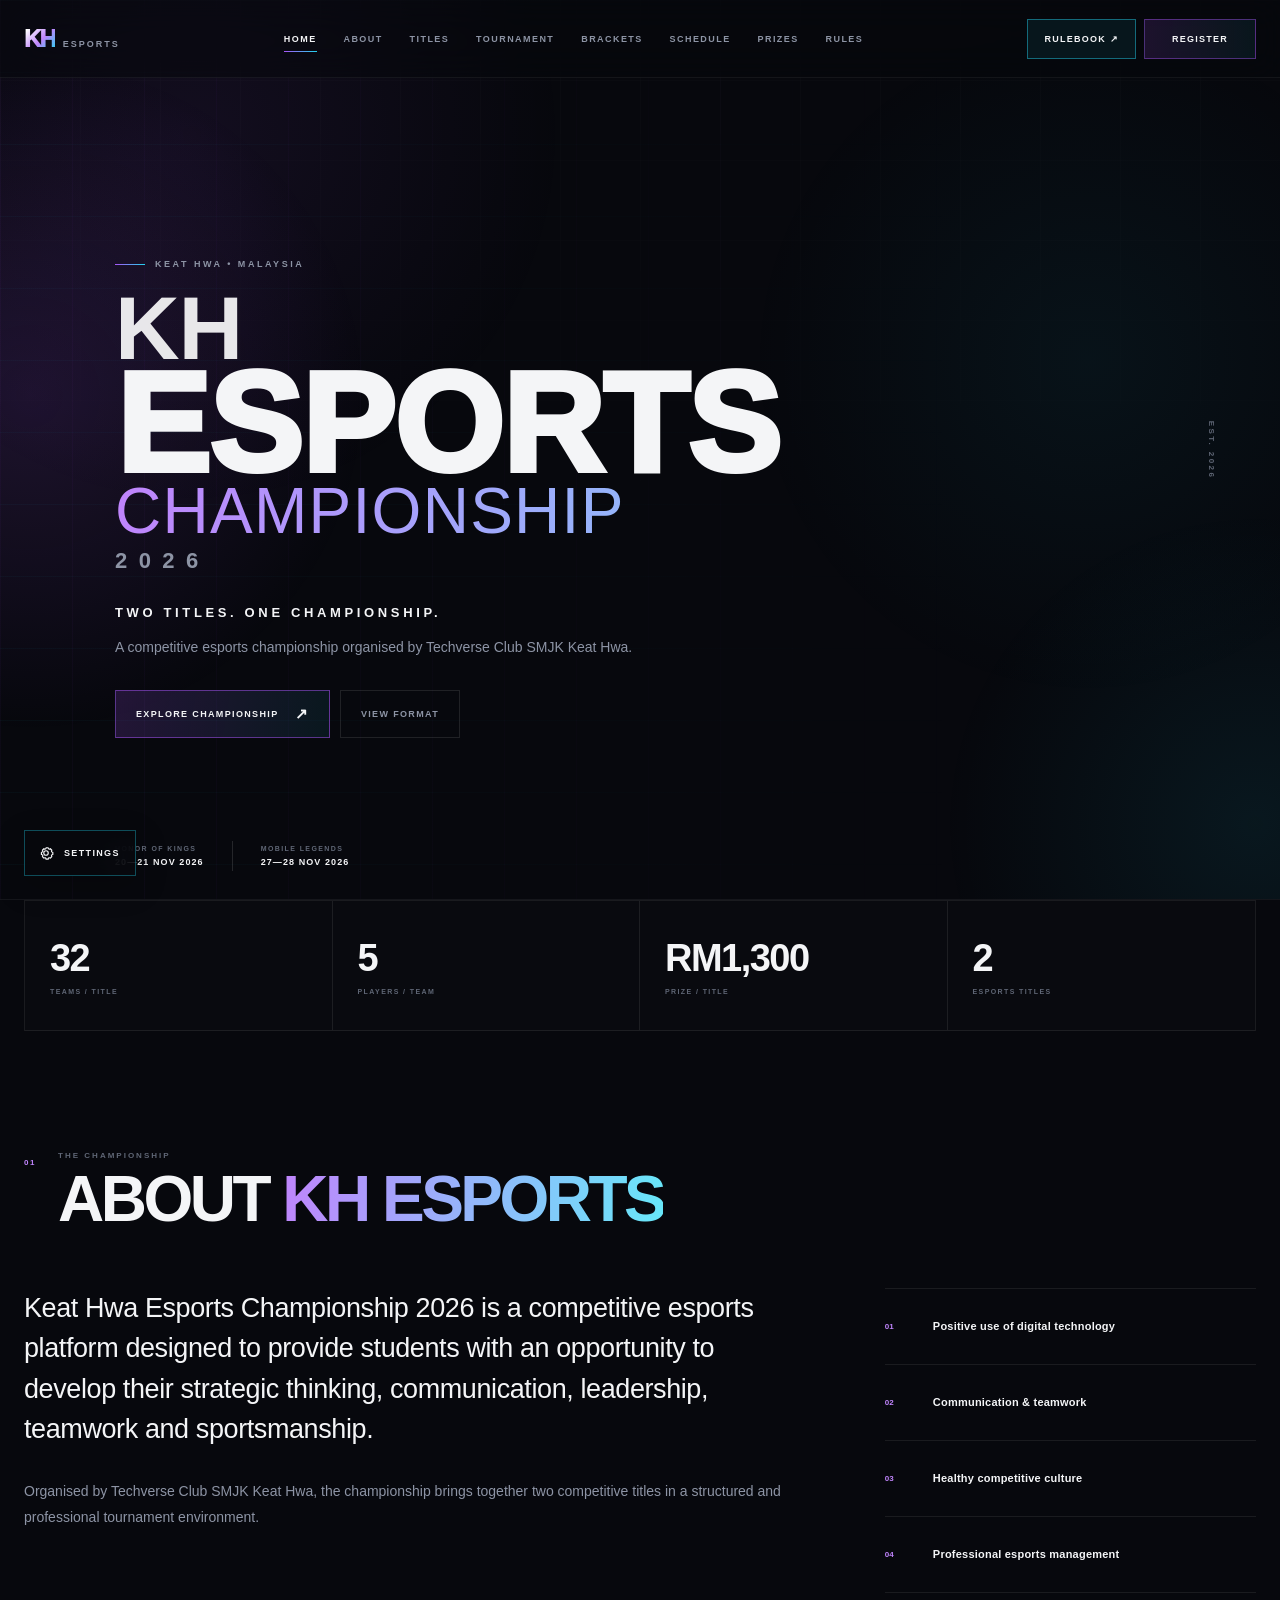
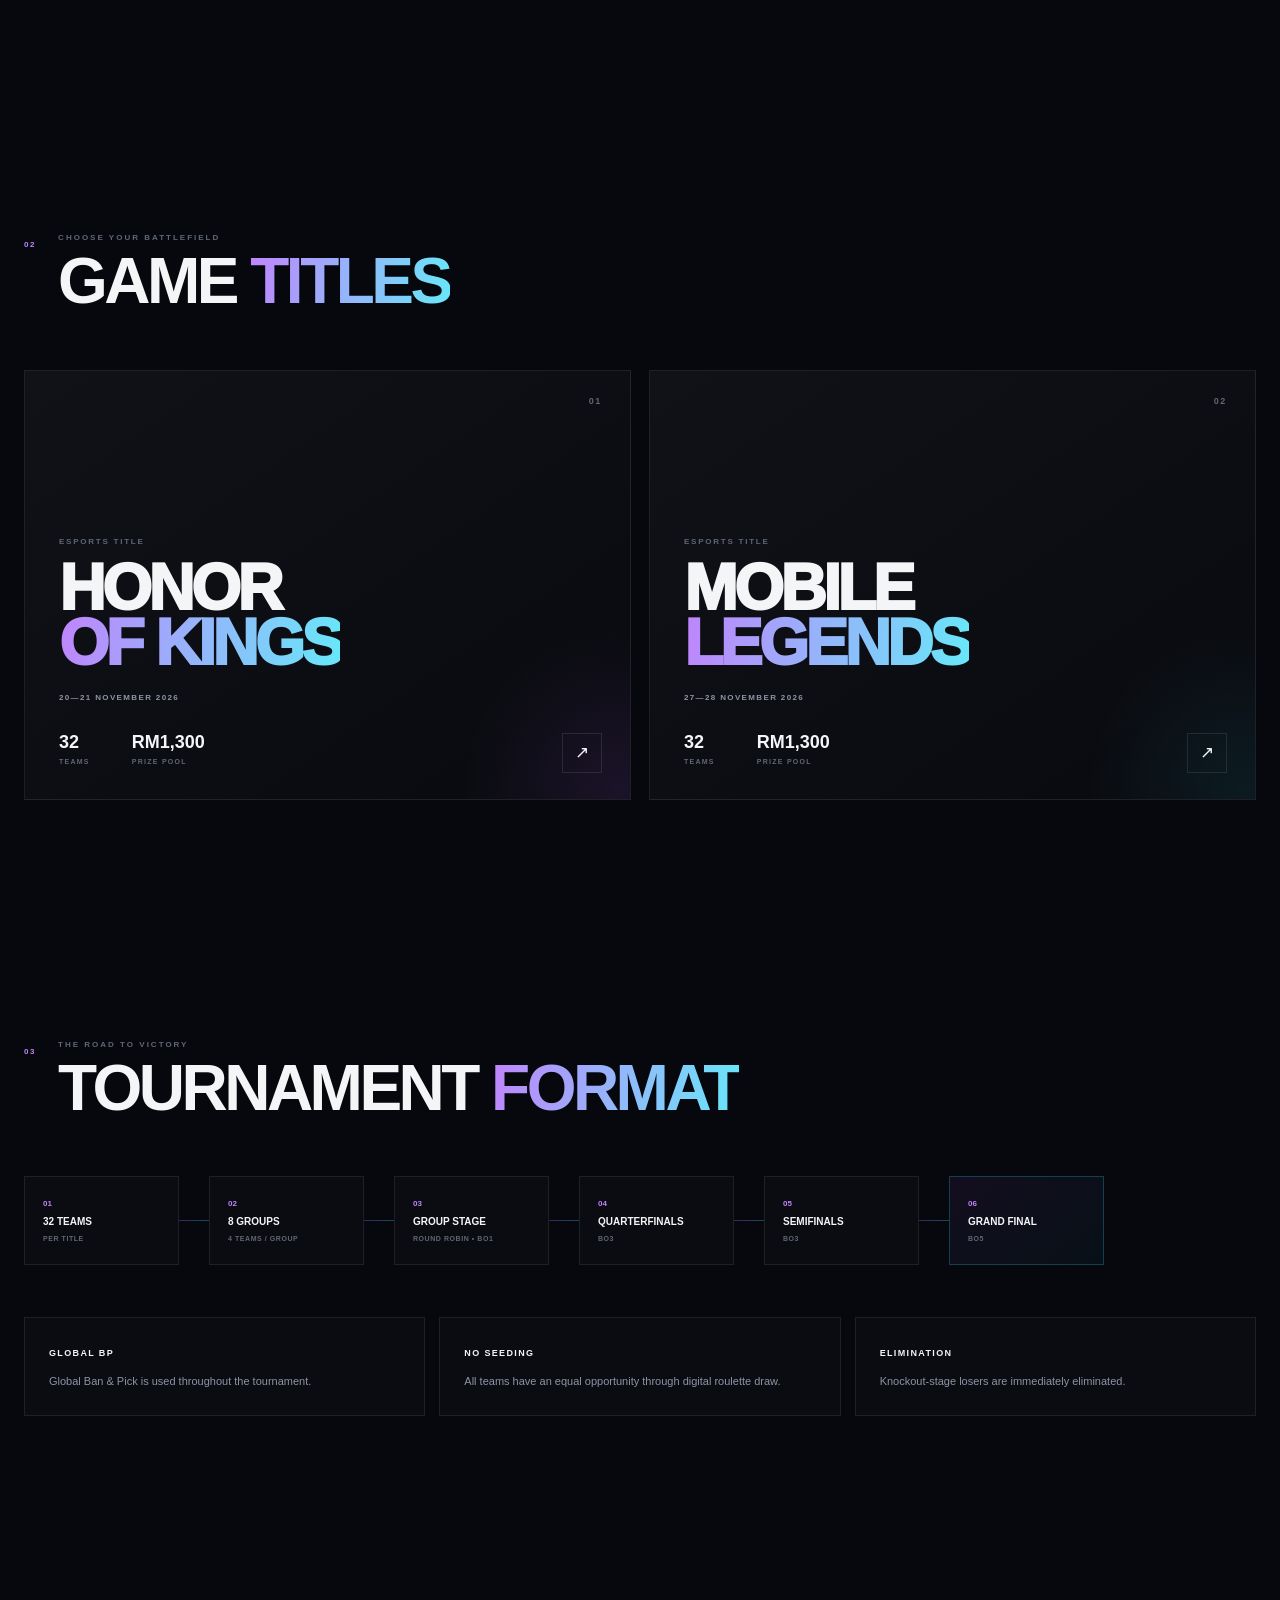
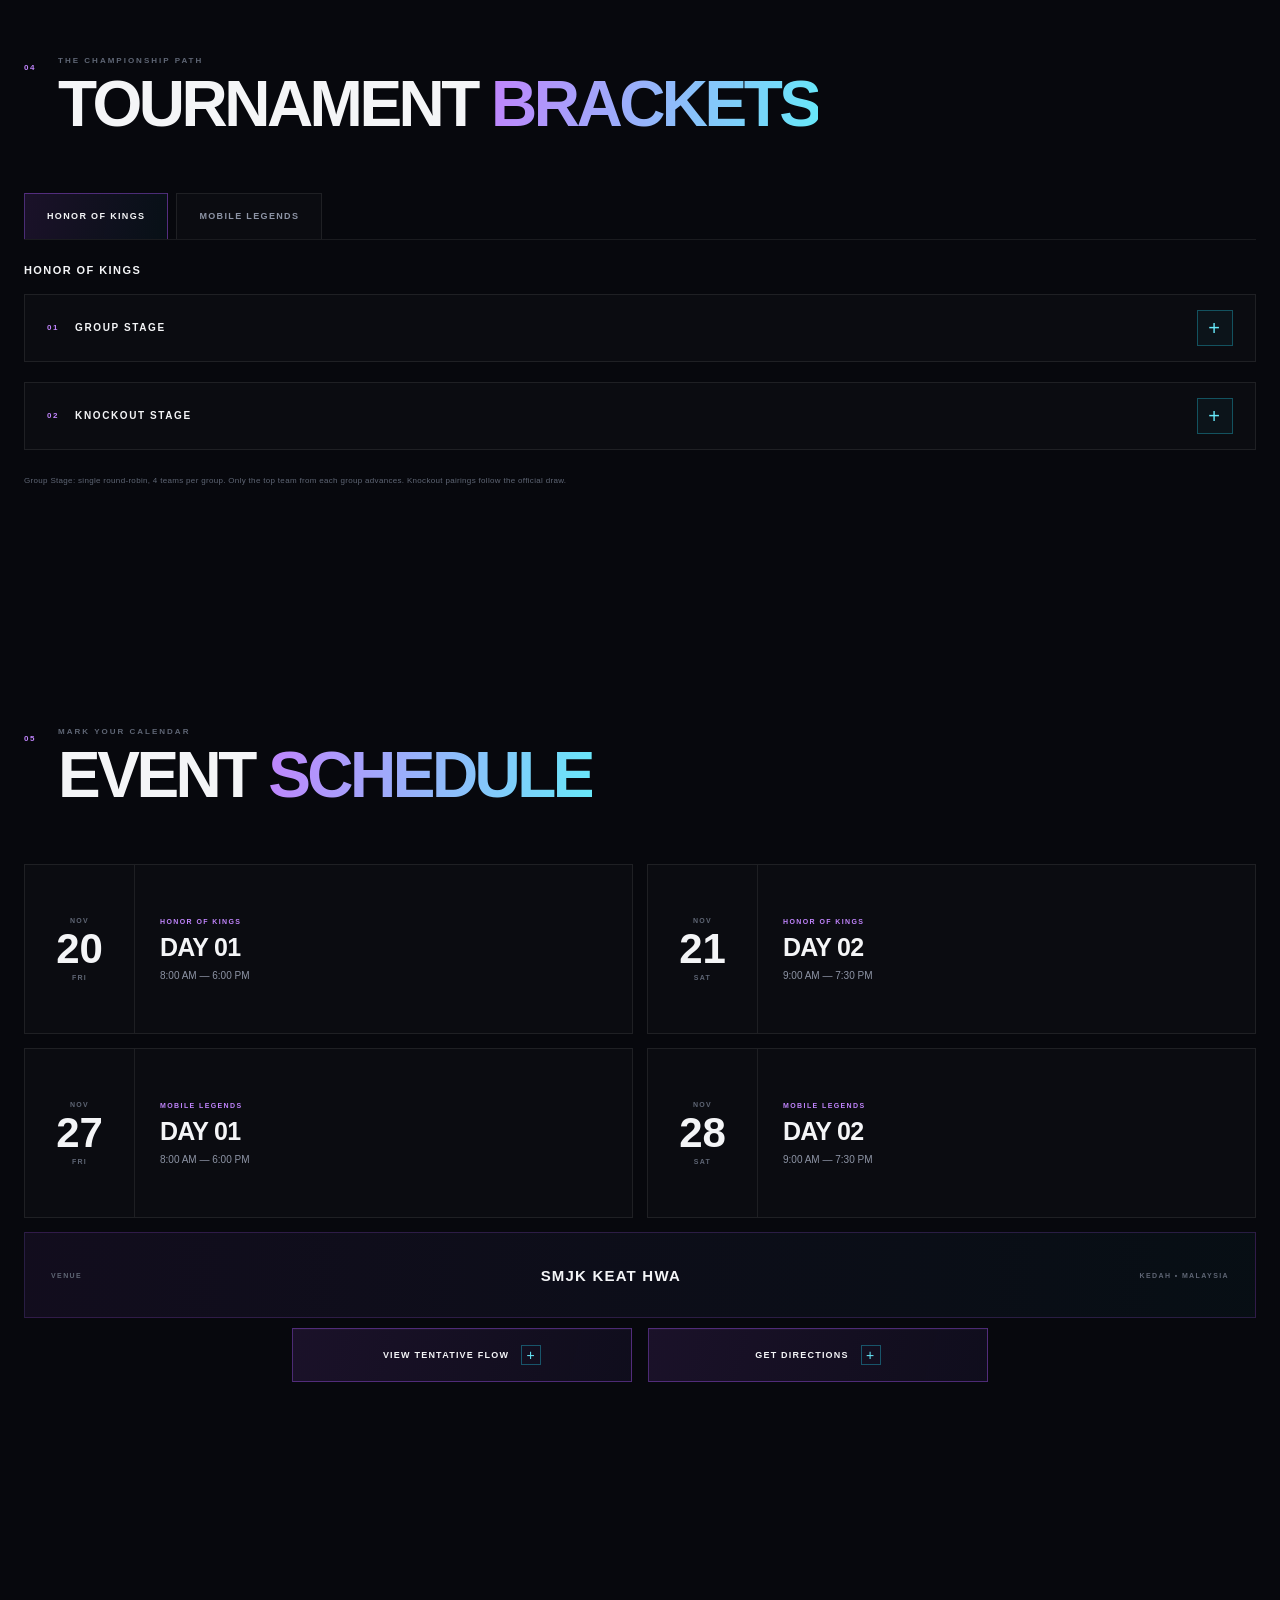
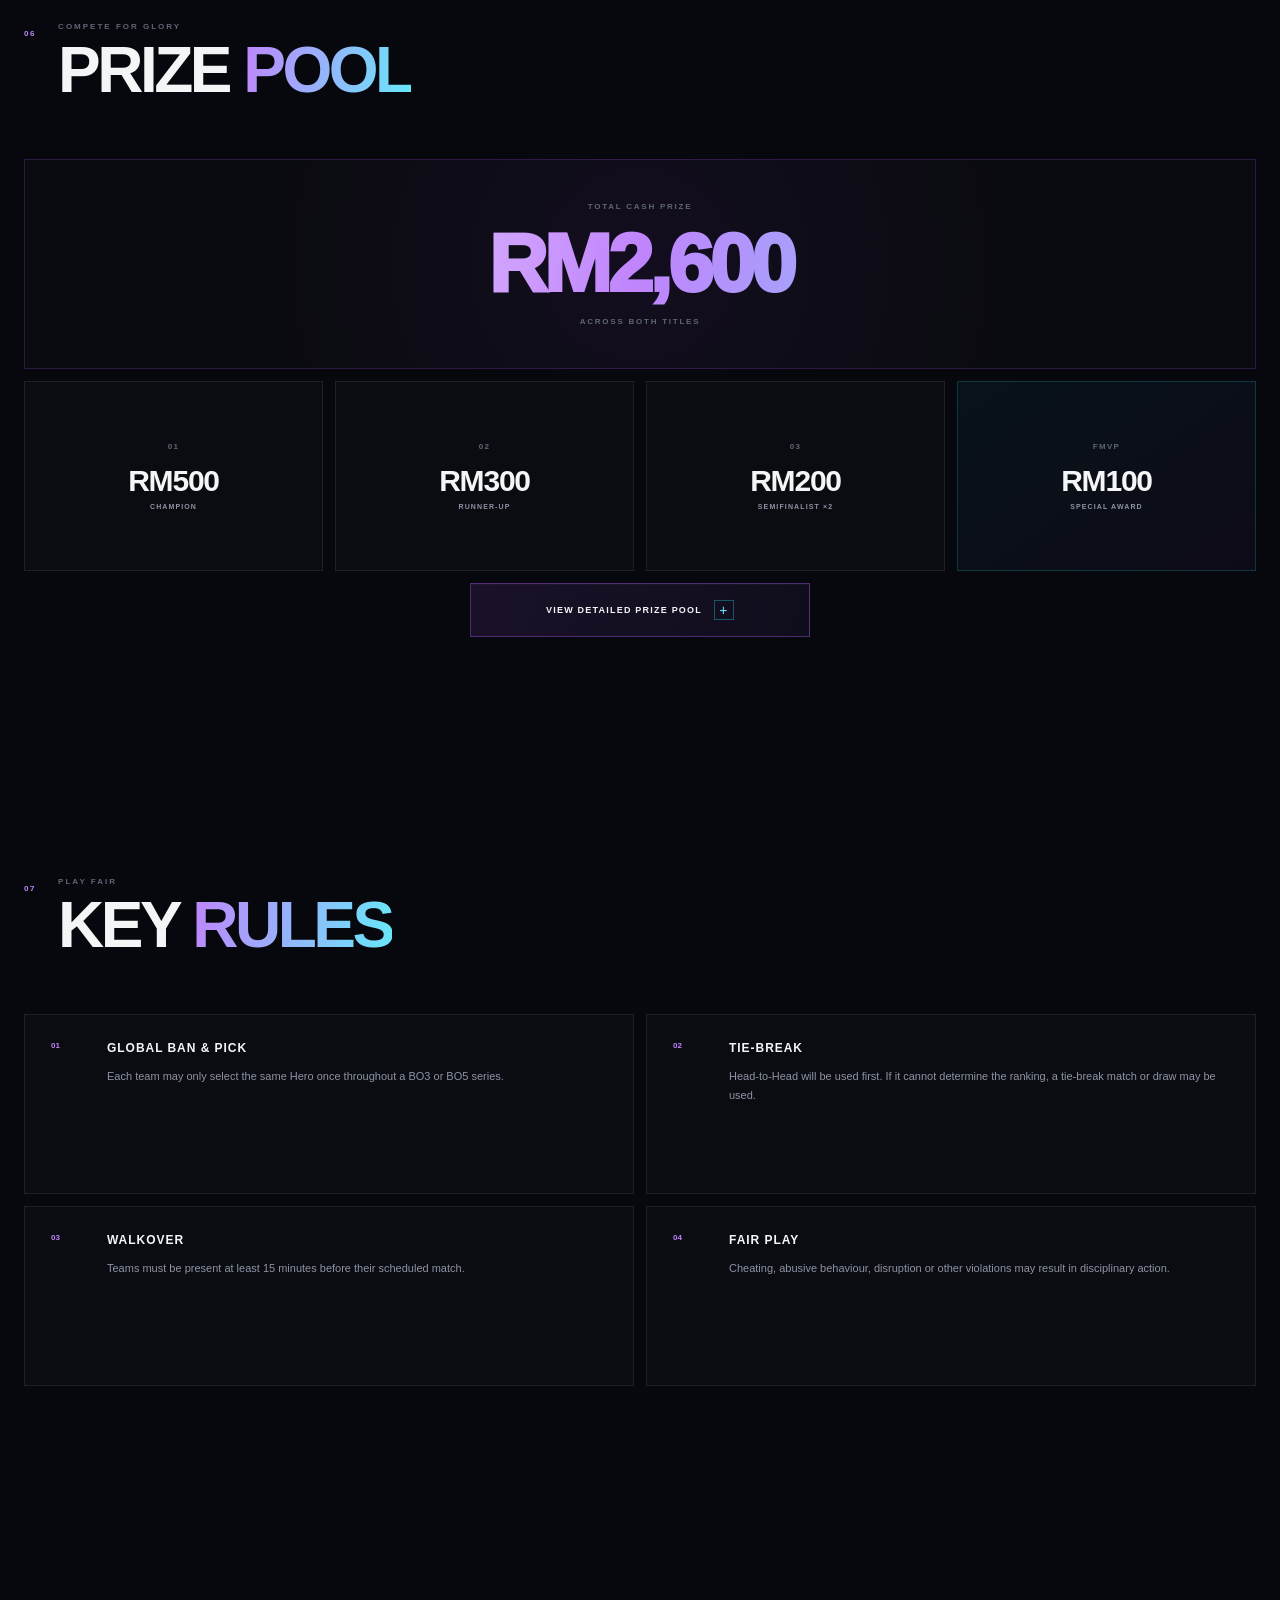
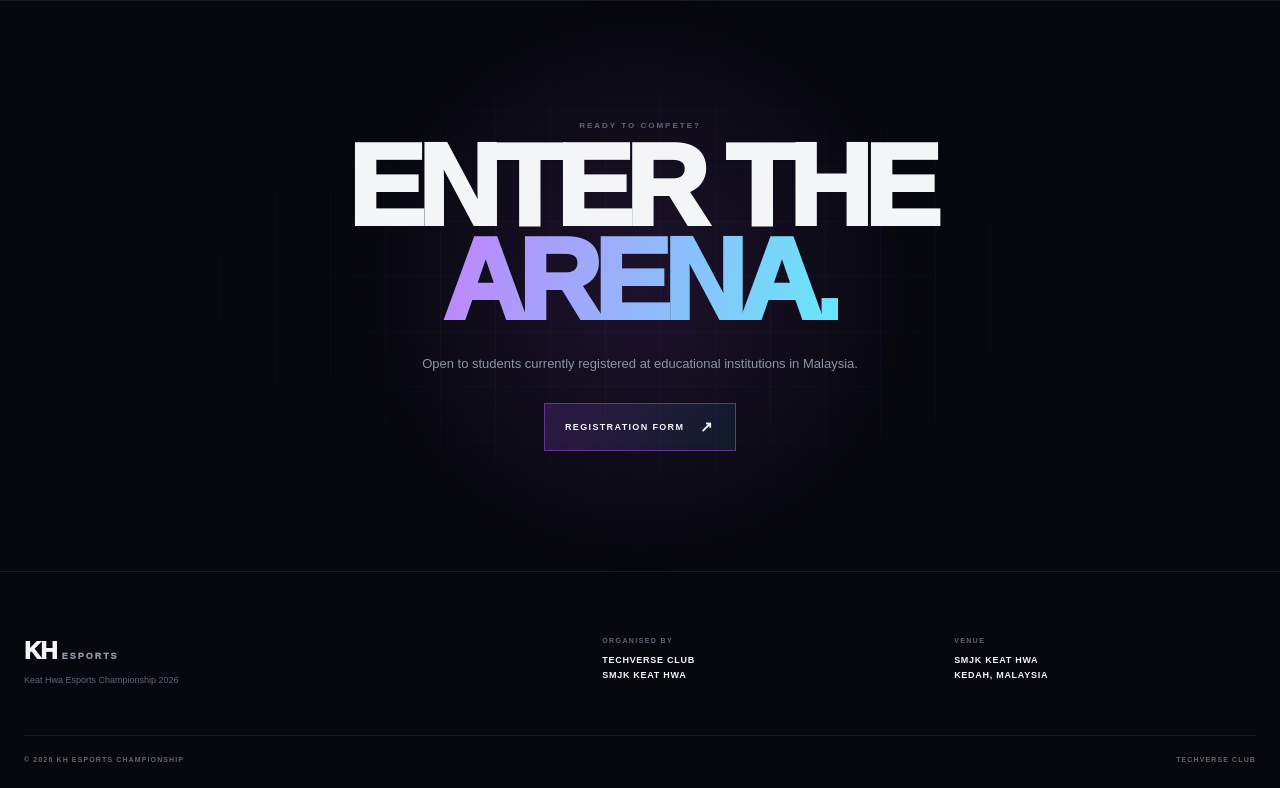
==== index.html @ 44e66ca5 "Add files via upload" ====
<!DOCTYPE html>
<html lang="en">
<head>
    <meta charset="UTF-8">
    <meta name="viewport" content="width=device-width, initial-scale=1.0">

    <title>KH Esports Championship 2026</title>

    <meta
        name="description"
        content="Keat Hwa Esports Championship 2026 — Honor of Kings × Mobile Legends: Bang Bang"
    >

    <link rel="stylesheet" href="style.css">

    <style>

        /* =====================================================
           NAVIGATION
        ===================================================== */

        .navbar {
            transition:
                background 0.35s ease,
                border-color 0.35s ease,
                box-shadow 0.35s ease;
        }

        .navbar.scrolled {
            background: rgba(6, 7, 11, 0.88);
            border-bottom-color: rgba(168, 85, 247, 0.16);
            box-shadow: 0 10px 40px rgba(0, 0, 0, 0.22);
        }

        .logo {
            position: relative;
        }

        .logo-kh {
            transition:
                color 0.25s ease,
                text-shadow 0.25s ease;
        }

        .logo:hover .logo-kh {
            color: #ffffff;
            text-shadow:
                0 0 18px rgba(168, 85, 247, 0.45);
        }

        .nav-links a {
            position: relative;
            padding: 8px 0;
        }

        .nav-links a::after {
            content: "";
            position: absolute;
            left: 0;
            right: 0;
            bottom: 0;
            height: 1px;

            background:
                linear-gradient(
                    90deg,
                    #a855f7,
                    #22d3ee
                );

            transform: scaleX(0);
            transform-origin: center;

            transition:
                transform 0.3s ease;
        }

        .nav-links a:hover::after,
        .nav-links a.active::after {
            transform: scaleX(1);
        }

        .nav-links a.active {
            color: #f4f5f7;
        }

        /* =====================================================
           NAV BUTTONS
        ===================================================== */

        .nav-actions {
            display: flex;
            align-items: center;
            justify-content: flex-end;
            gap: 8px;

            margin-left: auto;

            flex-shrink: 0;
        }

        .nav-button,
        .nav-rulebook {
            position: relative;
            overflow: hidden;

            display: inline-flex;
            align-items: center;
            justify-content: center;

            min-height: 40px;
            padding: 0 16px;

            border: 1px solid rgba(168, 85, 247, 0.42);

            font-size: 9px;
            font-weight: 800;
            letter-spacing: 0.14em;

            white-space: nowrap;

            transition:
                border-color 0.25s ease,
                background 0.25s ease,
                transform 0.25s ease;
        }

        .nav-button {
            background:
                linear-gradient(
                    90deg,
                    rgba(168, 85, 247, 0.14),
                    rgba(34, 211, 238, 0.07)
                );
        }

        .nav-rulebook {
            border-color:
                rgba(34, 211, 238, 0.45);

            background:
                rgba(34, 211, 238, 0.07);
        }

        .nav-button::before,
        .nav-rulebook::before {
            content: "";

            position: absolute;
            top: 0;
            left: -120%;

            width: 70%;
            height: 100%;

            background:
                linear-gradient(
                    90deg,
                    transparent,
                    rgba(255,255,255,0.25),
                    transparent
                );

            transform: skewX(-20deg);

            transition:
                left 0.55s ease;
        }

        .nav-button:hover::before,
        .nav-rulebook:hover::before {
            left: 150%;
        }

        .nav-button:hover {
            border-color:
                rgba(168, 85, 247, 0.75);

            transform:
                translateY(-1px);
        }

        .nav-rulebook:hover {
            border-color:
                rgba(34, 211, 238, 0.8);

            transform:
                translateY(-1px);
        }

        /* =====================================================
           MOBILE MENU BUTTON
        ===================================================== */

        .menu-toggle {
            display: none;

            width: 42px;
            height: 42px;

            flex: 0 0 42px;

            padding: 0;

            border:
                1px solid
                rgba(255,255,255,0.12);

            background:
                rgba(255,255,255,0.025);

            cursor: pointer;

            position: relative;
            z-index: 1101;

            margin-left: 0;
        }

        .menu-toggle span {
            position: absolute;

            left: 11px;

            width: 19px;
            height: 1px;

            background: #f4f5f7;

            transition:
                transform 0.3s ease,
                top 0.3s ease,
                opacity 0.25s ease;
        }

        .menu-toggle span:nth-child(1) {
            top: 15px;
        }

        .menu-toggle span:nth-child(2) {
            top: 21px;
        }

        .menu-toggle span:nth-child(3) {
            top: 27px;
        }

        .menu-toggle.open span:nth-child(1) {
            top: 21px;
            transform: rotate(45deg);
        }

        .menu-toggle.open span:nth-child(2) {
            opacity: 0;
        }

        .menu-toggle.open span:nth-child(3) {
            top: 21px;
            transform: rotate(-45deg);
        }

        /* =====================================================
           MOBILE MENU
        ===================================================== */

        .mobile-menu {
            position: fixed;

            top: 68px;
            left: 0;
            right: 0;

            z-index: 1099;

            padding: 18px 16px 24px;

            background:
                rgba(6,7,11,0.96);

            backdrop-filter:
                blur(24px);

            -webkit-backdrop-filter:
                blur(24px);

            border-bottom:
                1px solid
                rgba(168,85,247,0.18);

            box-shadow:
                0 20px 50px
                rgba(0,0,0,0.35);

            opacity: 0;
            visibility: hidden;

            transform:
                translateY(-15px);

            transition:
                opacity 0.3s ease,
                transform 0.3s ease,
                visibility 0.3s ease;
        }

        .mobile-menu.open {
            opacity: 1;
            visibility: visible;

            transform:
                translateY(0);
        }

        .mobile-menu-inner {
            width: 100%;
            max-width: 600px;
            margin: 0 auto;
        }

        .mobile-menu-label {
            display: block;

            margin-bottom: 12px;

            font-size: 8px;
            letter-spacing: 0.22em;

            color: #8d94a5;
        }

        .mobile-links {
            display: grid;

            grid-template-columns:
                repeat(2, 1fr);

            gap: 8px;
        }

        .mobile-links a {
            min-height: 54px;

            display: flex;
            align-items: center;

            padding: 0 16px;

            border:
                1px solid
                rgba(255,255,255,0.08);

            background:
                rgba(255,255,255,0.025);

            font-size: 10px;
            letter-spacing: 0.14em;

            color: #8d94a5;

            transition:
                color 0.25s ease,
                border-color 0.25s ease,
                background 0.25s ease,
                transform 0.25s ease;
        }

        .mobile-links a:hover,
        .mobile-links a.active {
            color: #f4f5f7;

            border-color:
                rgba(168,85,247,0.45);

            background:
                rgba(168,85,247,0.08);

            transform:
                translateX(3px);
        }

        /* =====================================================
           MOBILE REGISTER + RULEBOOK
           SAME SIZE
        ===================================================== */

        .mobile-action {
            display: flex;

            align-items: center;
            justify-content: center;

            width: 100%;
            min-height: 52px;

            margin-top: 10px;

            font-size: 10px;
            font-weight: 800;

            letter-spacing: 0.18em;

            border:
                1px solid
                rgba(168,85,247,0.45);

            background:
                linear-gradient(
                    90deg,
                    rgba(168,85,247,0.12),
                    rgba(34,211,238,0.06)
                );

            transition:
                border-color 0.25s ease,
                background 0.25s ease,
                transform 0.25s ease;
        }

        .mobile-action:hover {
            transform:
                translateY(-1px);
        }

        .mobile-rulebook {
            border-color:
                rgba(34,211,238,0.48);

            background:
                linear-gradient(
                    90deg,
                    rgba(34,211,238,0.10),
                    rgba(168,85,247,0.06)
                );
        }

        /* =====================================================
           MOBILE BACKDROP
        ===================================================== */

        .menu-backdrop {
            position: fixed;

            inset: 0;

            z-index: 1098;

            background:
                rgba(0,0,0,0.45);

            opacity: 0;
            visibility: hidden;

            transition:
                opacity 0.3s ease,
                visibility 0.3s ease;
        }

        .menu-backdrop.open {
            opacity: 1;
            visibility: visible;
        }

        body.menu-open {
            overflow: hidden;
        }

        /* =====================================================
           RULEBOOK BUTTON IN RULES SECTION
        ===================================================== */

        .rules-action {
            margin-top: 42px;

            display: flex;
            justify-content: center;
        }

        .rules-book-button {
            position: relative;
            overflow: hidden;

            display: inline-flex;
            align-items: center;
            justify-content: center;

            min-height: 52px;
            padding: 0 28px;

            border:
                1px solid
                rgba(34,211,238,0.48);

            background:
                linear-gradient(
                    90deg,
                    rgba(34,211,238,0.09),
                    rgba(168,85,247,0.08)
                );

            font-size: 10px;
            font-weight: 800;
            letter-spacing: 0.18em;

            transition:
                border-color 0.3s ease,
                transform 0.3s ease,
                box-shadow 0.3s ease;
        }

        .rules-book-button:hover {
            border-color:
                rgba(34,211,238,0.85);

            transform:
                translateY(-2px);

            box-shadow:
                0 10px 35px
                rgba(34,211,238,0.10);
        }

        /* =====================================================
           REVEAL ANIMATIONS
        ===================================================== */

        .reveal {
            opacity: 0;
            transform: translateY(35px);

            transition:
                opacity 0.75s ease,
                transform 0.75s cubic-bezier(.22,.61,.36,1);
        }

        .reveal.reveal-visible {
            opacity: 1;
            transform: translateY(0);
        }

        .reveal-delay-1 {
            transition-delay: 0.08s;
        }

        .reveal-delay-2 {
            transition-delay: 0.16s;
        }

        .reveal-delay-3 {
            transition-delay: 0.24s;
        }

        .reveal-delay-4 {
            transition-delay: 0.32s;
        }

        /* =====================================================
           REGISTRATION REVEAL
        ===================================================== */

        .register-content .reveal {
            will-change:
                opacity,
                transform;
        }

        /* =====================================================
           NEW FEATURE
           TOP SCROLL PROGRESS BAR
        ===================================================== */

        .scroll-progress {
            position: fixed;

            top: 0;
            left: 0;

            width: 0%;
            height: 2px;

            z-index: 2000;

            pointer-events: none;

            background:
                linear-gradient(
                    90deg,
                    #a855f7,
                    #22d3ee
                );

            box-shadow:
                0 0 12px
                rgba(168,85,247,0.35);

            transition:
                width 0.08s linear;
        }

        /* =====================================================
           NEW FEATURE
           HERO ENTRANCE ANIMATION
        ===================================================== */

        .hero-content > * {
            opacity: 0;
            transform: translateY(24px);

            animation:
                heroItemIn
                0.9s
                cubic-bezier(.22,.61,.36,1)
                forwards;
        }

        .hero-content .eyebrow {
            animation-delay: 0.08s;
        }

        .hero-content h1 {
            animation-delay: 0.18s;
        }

        .hero-content .hero-tagline {
            animation-delay: 0.30s;
        }

        .hero-content .hero-description {
            animation-delay: 0.40s;
        }

        .hero-content .hero-actions {
            animation-delay: 0.52s;
        }

        @keyframes heroItemIn {

            from {
                opacity: 0;
                transform:
                    translateY(24px);
            }

            to {
                opacity: 1;
                transform:
                    translateY(0);
            }

        }

        /* =====================================================
           NEW FEATURE
           BACK TO TOP BUTTON
        ===================================================== */

        .back-to-top {
            position: fixed;

            right: 24px;
            bottom: 24px;

            width: 46px;
            height: 46px;

            display: flex;
            align-items: center;
            justify-content: center;

            z-index: 1000;

            border:
                1px solid
                rgba(168,85,247,0.38);

            background:
                rgba(6,7,11,0.78);

            backdrop-filter:
                blur(14px);

            -webkit-backdrop-filter:
                blur(14px);

            color: #f4f5f7;

            font-size: 18px;

            cursor: pointer;

            opacity: 0;
            visibility: hidden;

            transform:
                translateY(12px);

            transition:
                opacity 0.3s ease,
                visibility 0.3s ease,
                transform 0.3s ease,
                border-color 0.25s ease,
                background 0.25s ease,
                box-shadow 0.25s ease;
        }

        .back-to-top.visible {
            opacity: 1;
            visibility: visible;

            transform:
                translateY(0);
        }

        .back-to-top:hover {
            border-color:
                rgba(34,211,238,0.72);

            background:
                rgba(34,211,238,0.08);

            box-shadow:
                0 10px 35px
                rgba(34,211,238,0.10);

            transform:
                translateY(-3px);
        }

        .back-to-top span {
            display: block;

            transform:
                translateY(-1px);

            transition:
                transform 0.25s ease;
        }

        .back-to-top:hover span {
            transform:
                translateY(-4px);
        }

        /* =====================================================
           RESPONSIVE NAVIGATION
        ===================================================== */

        @media (max-width: 1100px) {

            .nav-links {
                display: none;
            }

            .menu-toggle {
                display: block;
            }

            .nav-container {
                gap: 10px;
            }
        }

        /* =====================================================
           IPAD / TABLET LANDSCAPE
        ===================================================== */

        @media (min-width: 761px) and (max-width: 1100px) {

            .nav-container {
                display: flex;
                align-items: center;
            }

            .mobile-menu {
                top: 78px;
            }

            .nav-actions {
                display: flex;

                margin-left: auto;

                align-items: center;
                justify-content: flex-end;

                gap: 8px;

                flex-shrink: 0;
            }

            .nav-button,
            .nav-rulebook {
                min-height: 38px;
                padding: 0 13px;
                font-size: 8px;
            }

            .menu-toggle {
                display: block;

                margin-left: 0;

                flex: 0 0 42px;
            }
        }

        /* =====================================================
           IPAD PORTRAIT / MOBILE
        ===================================================== */

        @media (max-width: 760px) {

            .nav-container {
                height: 68px;
            }

            .nav-actions {
                display: none;
            }

            .menu-toggle {
                display: block;

                margin-left: auto;
            }

            .back-to-top {
                right: 16px;
                bottom: 16px;

                width: 42px;
                height: 42px;

                font-size: 16px;
            }
        }

        @media (max-width: 500px) {

            .mobile-links {
                grid-template-columns: 1fr;
            }

            .mobile-links a {
                min-height: 50px;
            }

        }

        /* =====================================================
           REDUCED MOTION
        ===================================================== */

        @media (prefers-reduced-motion: reduce) {

            .reveal {
                opacity: 1;
                transform: none;
                transition: none;
            }

            .hero-content > * {
                opacity: 1;
                transform: none;
                animation: none;
            }

            *,
            *::before,
            *::after {
                scroll-behavior: auto !important;
            }

        }

    </style>
</head>

<body>

<audio
    id="backgroundMusic"
    preload="metadata"
    loop
    aria-hidden="true"
>
    <source src="assets/dark-cyberpunk.mp3" type="audio/mpeg">
</audio>

<audio
    id="pulseMusic"
    preload="metadata"
    loop
    aria-hidden="true"
>
    <source src="assets/cyberpunk-beauty.mp3" type="audio/mpeg">
</audio>

<audio
    id="arcadeMusic"
    preload="metadata"
    loop
    aria-hidden="true"
>
    <source src="assets/28th-street-timezone.mp3" type="audio/mpeg">
</audio>

<!-- =====================================================
     NEW FEATURE
     SCROLL PROGRESS BAR
===================================================== -->

<div
    class="scroll-progress"
    id="scrollProgress"
    aria-hidden="true"
></div>

<!-- =====================================================
     NAVIGATION
===================================================== -->

<header class="navbar" id="navbar">

    <div class="nav-container">

        <a
            href="#home"
            class="logo"
            aria-label="KH Esports Championship Home"
        >

            <span class="logo-kh">KH</span>

            <span class="logo-text">
                ESPORTS
            </span>

        </a>

        <!-- DESKTOP NAVIGATION -->

        <nav
            class="nav-links"
            aria-label="Main navigation"
        >

            <a href="#home" class="active">
                HOME
            </a>

            <a href="#about">
                ABOUT
            </a>

            <a href="#titles">
                TITLES
            </a>

            <a href="#tournament">
                TOURNAMENT
            </a>

            <a href="#brackets">BRACKETS</a>
<a href="#schedule">
                SCHEDULE
            </a>
                    

            <a href="#prizes">
                PRIZES
            </a>

            <a href="#rules">
                RULES
            </a>

        </nav>

        <!-- DESKTOP / IPAD LANDSCAPE ACTION BUTTONS -->

        <div class="nav-actions">

            <a
                href="https://docs.google.com/document/d/1CHqOSmuEXEscJ_CEOeg7fHXTDzFF-yI-7PfxptN_4qU/edit?usp=drivesdk"
                class="nav-rulebook"
                target="_blank"
                rel="noopener noreferrer"
            >
                RULEBOOK ↗
            </a>

            <a
                href="https://forms.gle/n1F13zaxE4oSdtKV6"
                class="nav-button"
                target="_blank"
                rel="noopener noreferrer"
            >
                REGISTER
            </a>

        </div>

        <!-- MOBILE / TABLET MENU BUTTON -->

        <button
            class="menu-toggle"
            id="menuToggle"
            aria-label="Open navigation menu"
            aria-expanded="false"
        >

            <span></span>
            <span></span>
            <span></span>

        </button>

    </div>

</header>

<!-- =====================================================
     MOBILE MENU
===================================================== -->

<div
    class="menu-backdrop"
    id="menuBackdrop"
></div>

<div
    class="mobile-menu"
    id="mobileMenu"
>

    <div class="mobile-menu-inner">

        <span class="mobile-menu-label">
            NAVIGATION / 2026
        </span>

        <nav
            class="mobile-links"
            aria-label="Mobile navigation"
        >

            <a href="#home" class="active">
                HOME
            </a>

            <a href="#about">
                ABOUT
            </a>

            <a href="#titles">
                TITLES
            </a>

            <a href="#tournament">
                TOURNAMENT
            </a>

            <a href="#brackets">BRACKETS</a>
<a href="#schedule">
                SCHEDULE
            </a>

            

            <a href="#prizes">
                PRIZES
            </a>

            <a href="#rules">
                RULES
            </a>

        </nav>

        <a
            href="https://docs.google.com/document/d/1CHqOSmuEXEscJ_CEOeg7fHXTDzFF-yI-7PfxptN_4qU/edit?usp=drivesdk"
            class="mobile-action mobile-rulebook"
            target="_blank"
            rel="noopener noreferrer"
        >
            RULEBOOK ↗
        </a>

        <a
            href="https://forms.gle/n1F13zaxE4oSdtKV6"
            class="mobile-action"
            target="_blank"
            rel="noopener noreferrer"
        >
            REGISTER NOW ↗
        </a>

    </div>

</div>

<!-- =====================================================
     WEBSITE SETTINGS
===================================================== -->

<button
    class="site-settings-trigger"
    id="siteSettingsTrigger"
    type="button"
    aria-label="Open website settings"
    aria-haspopup="dialog"
    aria-controls="siteSettingsModal"
    aria-expanded="false"
>
    <svg
        class="site-settings-icon"
        viewBox="0 0 24 24"
        aria-hidden="true"
    >
        <circle cx="12" cy="12" r="3"></circle>
        <path d="M19.4 15a1.65 1.65 0 0 0 .33 1.82l.06.06-2 2-.06-.06a1.65 1.65 0 0 0-1.82-.33 1.65 1.65 0 0 0-1 1.51v.18h-2.82V20a1.65 1.65 0 0 0-1-1.51 1.65 1.65 0 0 0-1.82.33l-.06.06-2-2 .06-.06A1.65 1.65 0 0 0 7.6 15a1.65 1.65 0 0 0-1.51-1H5.9v-2.82h.19a1.65 1.65 0 0 0 1.51-1 1.65 1.65 0 0 0-.33-1.82l-.06-.06 2-2 .06.06a1.65 1.65 0 0 0 1.82.33 1.65 1.65 0 0 0 1-1.51V5h2.82v.18a1.65 1.65 0 0 0 1 1.51 1.65 1.65 0 0 0 1.82-.33l.06-.06 2 2-.06.06a1.65 1.65 0 0 0-.33 1.82 1.65 1.65 0 0 0 1.51 1h.18V14h-.18a1.65 1.65 0 0 0-1.51 1Z"></path>
    </svg>
    <span class="site-settings-label">SETTINGS</span>
</button>

<div
    class="site-settings-modal"
    id="siteSettingsModal"
    role="dialog"
    aria-modal="true"
    aria-labelledby="siteSettingsTitle"
    aria-hidden="true"
    hidden
>
    <div
        class="site-settings-backdrop"
        data-close-site-settings
    ></div>

    <section
        class="site-settings-panel"
        tabindex="-1"
    >
        <header class="site-settings-header">
            <div>
                <p class="site-settings-eyebrow">WEBSITE CONTROLS</p>
                <h2 id="siteSettingsTitle">SETTINGS</h2>
            </div>

            <button
                class="site-settings-close"
                id="siteSettingsClose"
                type="button"
                aria-label="Close settings"
            >
                <span aria-hidden="true"></span>
            </button>
        </header>

        <div class="site-settings-content">
            <div class="site-settings-section-label">LANGUAGE</div>

            <div class="site-settings-row choice-settings-row language-settings-row">
                <div class="site-settings-copy">
                    <span class="site-settings-option-title">WEBSITE LANGUAGE</span>
                    <span class="site-settings-option-detail">MAIN UI &amp; CONTENT</span>
                </div>

                <div
                    class="appearance-choice-group language-choice-group"
                    role="group"
                    aria-label="Website language"
                >
                    <button class="appearance-choice is-active" type="button" data-site-language="en" aria-pressed="true">
                        <span>ENGLISH</span>
                    </button>
                    <button class="appearance-choice" type="button" data-site-language="zh" aria-pressed="false">
                        <span>中文</span>
                    </button>
                    <button class="appearance-choice" type="button" data-site-language="ms" aria-pressed="false">
                        <span>BAHASA MELAYU</span>
                    </button>
                </div>
            </div>

            <div class="site-settings-section-label">AUDIO</div>

            <div class="site-settings-row">
                <div class="site-settings-copy">
                    <span class="site-settings-option-title">BACKGROUND MUSIC</span>
                    <span class="site-settings-option-detail">LOOPED SOUNDTRACK</span>
                </div>

                <button
                    class="music-switch"
                    id="musicSwitch"
                    type="button"
                    role="switch"
                    aria-label="Background music"
                    aria-checked="false"
                >
                    <span class="music-switch-track" aria-hidden="true">
                        <span class="music-switch-knob"></span>
                    </span>
                    <span class="music-switch-state">OFF</span>
                </button>
            </div>

            <div class="site-settings-row settings-row-spaced volume-settings-row">
                <div class="site-settings-copy">
                    <span class="site-settings-option-title">MUSIC VOLUME</span>
                    <span class="site-settings-option-detail">BACKGROUND LEVEL</span>
                </div>

                <div class="volume-control">
                    <span class="volume-icon" aria-hidden="true">◖</span>
                    <input
                        class="settings-range"
                        id="musicVolumeControl"
                        type="range"
                        min="0"
                        max="100"
                        step="1"
                        value="50"
                        aria-label="Background music volume"
                    >
                    <output class="settings-range-value" id="musicVolumeValue" for="musicVolumeControl">50%</output>
                </div>
            </div>

            <div class="site-settings-row settings-row-spaced choice-settings-row audio-choice-row">
                <div class="site-settings-copy">
                    <span class="site-settings-option-title">MUSIC TRACK</span>
                    <span class="site-settings-option-detail">RANDOM WHEN STARTED</span>
                </div>

                <div class="appearance-choice-group" role="group" aria-label="Background music track">
                    <button class="appearance-choice is-active" type="button" data-music-track="random" aria-pressed="true"><span>RANDOM</span></button>
                    <button class="appearance-choice" type="button" data-music-track="night" aria-pressed="false"><span>NIGHT</span></button>
                    <button class="appearance-choice" type="button" data-music-track="pulse" aria-pressed="false"><span>PULSE</span></button>
                    <button class="appearance-choice" type="button" data-music-track="arcade" aria-pressed="false"><span>ARCADE</span></button>
                </div>
            </div>

            <div class="site-settings-row settings-row-spaced">
                <div class="site-settings-copy">
                    <span class="site-settings-option-title">SOUND EFFECTS</span>
                    <span class="site-settings-option-detail">INTERFACE FEEDBACK</span>
                </div>

                <button
                    class="music-switch"
                    id="soundEffectsSwitch"
                    type="button"
                    role="switch"
                    aria-label="Sound effects"
                    aria-checked="false"
                >
                    <span class="music-switch-track" aria-hidden="true">
                        <span class="music-switch-knob"></span>
                    </span>
                    <span class="music-switch-state">OFF</span>
                </button>
            </div>

            <div class="site-settings-row settings-row-spaced volume-settings-row">
                <div class="site-settings-copy">
                    <span class="site-settings-option-title">SFX VOLUME</span>
                    <span class="site-settings-option-detail">INTERFACE LEVEL</span>
                </div>

                <div class="volume-control">
                    <span class="volume-icon" aria-hidden="true">◖</span>
                    <input
                        class="settings-range"
                        id="soundEffectsVolumeControl"
                        type="range"
                        min="0"
                        max="100"
                        step="1"
                        value="50"
                        aria-label="Sound effects volume"
                    >
                    <output class="settings-range-value" id="soundEffectsVolumeValue" for="soundEffectsVolumeControl">50%</output>
                </div>
            </div>

            <div class="site-settings-row settings-row-spaced choice-settings-row audio-choice-row">
                <div class="site-settings-copy">
                    <span class="site-settings-option-title">SFX STYLE</span>
                    <span class="site-settings-option-detail">INTERFACE SOUND SET</span>
                </div>

                <div class="appearance-choice-group" role="group" aria-label="Sound effects style">
                    <button class="appearance-choice is-active" type="button" data-sound-style="pulse" aria-pressed="true"><span>PULSE</span></button>
                    <button class="appearance-choice" type="button" data-sound-style="arena" aria-pressed="false"><span>ARENA</span></button>
                    <button class="appearance-choice" type="button" data-sound-style="arcade" aria-pressed="false"><span>ARCADE</span></button>
                </div>
            </div>

            <div class="site-settings-section-label">APPEARANCE</div>

            <div class="site-settings-row appearance-settings-row choice-settings-row">
                <div class="site-settings-copy">
                    <span class="site-settings-option-title">CARDS</span>
                    <span class="site-settings-option-detail">INFORMATION PANELS</span>
                </div>

                <div
                    class="appearance-choice-group"
                    role="group"
                    aria-label="Card corner style"
                >
                    <button
                        class="appearance-choice is-active"
                        type="button"
                        data-card-shape="square"
                        aria-pressed="true"
                    >
                        <span class="appearance-shape-icon shape-square" aria-hidden="true"></span>
                        <span>SHARP</span>
                    </button>

                    <button
                        class="appearance-choice"
                        type="button"
                        data-card-shape="rounded"
                        aria-pressed="false"
                    >
                        <span class="appearance-shape-icon shape-rounded" aria-hidden="true"></span>
                        <span>ROUNDED</span>
                    </button>
                </div>
            </div>

            <div class="site-settings-row appearance-settings-row choice-settings-row">
                <div class="site-settings-copy">
                    <span class="site-settings-option-title">BUTTONS</span>
                    <span class="site-settings-option-detail">ACTION CONTROLS</span>
                </div>

                <div
                    class="appearance-choice-group"
                    role="group"
                    aria-label="Button corner style"
                >
                    <button
                        class="appearance-choice is-active"
                        type="button"
                        data-button-shape="square"
                        aria-pressed="true"
                    >
                        <span class="appearance-shape-icon shape-square" aria-hidden="true"></span>
                        <span>SHARP</span>
                    </button>

                    <button
                        class="appearance-choice"
                        type="button"
                        data-button-shape="rounded"
                        aria-pressed="false"
                    >
                        <span class="appearance-shape-icon shape-rounded" aria-hidden="true"></span>
                        <span>ROUNDED</span>
                    </button>
                </div>
            </div>

            <div class="site-settings-row text-size-settings-row">
                <div class="site-settings-copy">
                    <span class="site-settings-option-title">TEXT SIZE</span>
                    <span class="site-settings-option-detail">0 = CURRENT SIZE</span>
                </div>

                <div class="text-size-control">
                    <span class="text-size-letter text-size-letter-small" aria-hidden="true">A</span>
                    <input
                        class="text-size-range"
                        id="textSizeControl"
                        type="range"
                        min="-2"
                        max="5"
                        step="1"
                        value="0"
                        aria-label="Text size adjustment"
                        aria-describedby="textSizeDescription"
                    >
                    <output
                        class="text-size-value"
                        id="textSizeValue"
                        for="textSizeControl"
                        aria-live="polite"
                    >0</output>
                    <span class="text-size-letter text-size-letter-large" aria-hidden="true">A</span>
                </div>

                <span class="visually-hidden" id="textSizeDescription">
                    Zero keeps the current text size. Move left to reduce text size or right to increase it.
                </span>
            </div>

            <div class="site-settings-row settings-row-spaced choice-settings-row theme-settings-row">
                <div class="site-settings-copy">
                    <span class="site-settings-option-title">THEME</span>
                    <span class="site-settings-option-detail">FULL VISUAL DESIGN</span>
                </div>

                <div
                    class="appearance-choice-group"
                    role="group"
                    aria-label="Website theme"
                >
                    <button class="appearance-choice is-active" type="button" data-site-theme="default" aria-pressed="true">
                        <span>DEFAULT</span>
                    </button>
                    <button class="appearance-choice" type="button" data-site-theme="aurora" aria-pressed="false">
                        <span>AURORA</span>
                    </button>
                    <button class="appearance-choice" type="button" data-site-theme="ember" aria-pressed="false">
                        <span>EMBER</span>
                    </button>
                </div>
            </div>

            <div class="site-settings-section-label">MOTION</div>

            <div class="site-settings-row choice-settings-row motion-settings-row">
                <div class="site-settings-copy">
                    <span class="site-settings-option-title">ANIMATED GRAPHICS</span>
                    <span class="site-settings-option-detail">SITEWIDE VISUAL MOTION</span>
                </div>

                <div
                    class="appearance-choice-group"
                    role="group"
                    aria-label="Animation level"
                >
                    <button class="appearance-choice is-active" type="button" data-motion-preference="full" aria-pressed="true">
                        <span>FULL</span>
                    </button>
                    <button class="appearance-choice" type="button" data-motion-preference="reduced" aria-pressed="false">
                        <span>REDUCED</span>
                    </button>
                    <button class="appearance-choice" type="button" data-motion-preference="off" aria-pressed="false">
                        <span>OFF</span>
                    </button>
                </div>
            </div>

            <div class="site-settings-section-label desktop-navigation-label">DESKTOP</div>

            <div class="site-settings-row navigation-settings-row choice-settings-row">
                <div class="site-settings-copy">
                    <span class="site-settings-option-title">NAVIGATION</span>
                    <span class="site-settings-option-detail">DESKTOP ONLY</span>
                </div>

                <div
                    class="appearance-choice-group"
                    role="group"
                    aria-label="Desktop navigation layout"
                >
                    <button
                        class="appearance-choice is-active"
                        type="button"
                        data-desktop-navigation="expanded"
                        aria-pressed="true"
                    >
                        <span class="navigation-layout-icon navigation-layout-expanded" aria-hidden="true">
                            <i></i><i></i><i></i>
                        </span>
                        <span>EXPAND</span>
                    </button>

                    <button
                        class="appearance-choice"
                        type="button"
                        data-desktop-navigation="compact"
                        aria-pressed="false"
                    >
                        <span class="navigation-layout-icon navigation-layout-collapsed" aria-hidden="true">
                            <i></i><i></i><i></i>
                        </span>
                        <span>COMPACT</span>
                    </button>
                </div>
            </div>

            <div class="site-settings-section-label">SYSTEM</div>

            <div class="site-settings-row reset-settings-row">
                <div class="site-settings-copy">
                    <span class="site-settings-option-title">RESET ALL SETTINGS</span>
                    <span class="site-settings-option-detail">RESTORE EVERY DEFAULT</span>
                </div>

                <button class="site-settings-reset" id="resetSettingsButton" type="button">
                    RESET
                </button>

                <span class="visually-hidden" id="settingsResetStatus" aria-live="polite"></span>
            </div>
        </div>
    </section>
</div>

<!-- =====================================================
     MAIN
===================================================== -->

<main>

<!-- =====================================================
     HERO
===================================================== -->

<section id="home" class="hero">

    <div class="hero-grid"></div>

    <div class="hero-content">

        <div class="eyebrow">
            <span></span>
            KEAT HWA • MALAYSIA
        </div>

        <h1>

            <span>KH</span>

            <strong>ESPORTS</strong>

            <em>CHAMPIONSHIP</em>

            <small>2026</small>

        </h1>

        <p class="hero-tagline">
            TWO TITLES. ONE CHAMPIONSHIP.
        </p>

        <p class="hero-description">
            A competitive esports championship organised by
            Techverse Club SMJK Keat Hwa.
        </p>

        <div class="hero-actions">

            <a
                href="#titles"
                class="primary-button"
            >
                EXPLORE CHAMPIONSHIP
                <span>↗</span>
            </a>

            <a
                href="#tournament"
                class="secondary-button"
            >
                VIEW FORMAT
            </a>

        </div>

    </div>

    <div class="hero-side">

        <div class="vertical-label">
            EST. 2026
        </div>

    </div>

    <div class="hero-bottom">

        <div class="hero-date">

            <span>
                HONOR OF KINGS
            </span>

            <strong>
                20—21 NOV 2026
            </strong>

        </div>

        <div class="hero-divider"></div>

        <div class="hero-date">

            <span>
                MOBILE LEGENDS
            </span>

            <strong>
                27—28 NOV 2026
            </strong>

        </div>

    </div>

</section>

<!-- =====================================================
     QUICK STATS
===================================================== -->

<section class="stats-section">

    <div class="stat-card reveal">
        <span class="stat-number">32</span>
        <span class="stat-label">TEAMS / TITLE</span>
    </div>

    <div class="stat-card reveal reveal-delay-1">
        <span class="stat-number">5</span>
        <span class="stat-label">PLAYERS / TEAM</span>
    </div>

    <div class="stat-card reveal reveal-delay-2">
        <span class="stat-number">RM1,300</span>
        <span class="stat-label">PRIZE / TITLE</span>
    </div>

    <div class="stat-card reveal reveal-delay-3">
        <span class="stat-number">2</span>
        <span class="stat-label">ESPORTS TITLES</span>
    </div>

</section>

<!-- =====================================================
     ABOUT
===================================================== -->

<section
    id="about"
    class="section about-section"
>

    <div class="section-heading reveal">

        <span class="section-index">
            01
        </span>

        <div>

            <p class="section-kicker">
                THE CHAMPIONSHIP
            </p>

            <h2>
                ABOUT <span>KH ESPORTS</span>
            </h2>

        </div>

    </div>

    <div class="about-grid">

        <div class="about-main reveal">

            <p class="large-text">
                Keat Hwa Esports Championship 2026 is a
                competitive esports platform designed to provide
                students with an opportunity to develop their
                strategic thinking, communication, leadership,
                teamwork and sportsmanship.
            </p>

            <p>
                Organised by Techverse Club SMJK Keat Hwa,
                the championship brings together two competitive
                titles in a structured and professional tournament
                environment.
            </p>

        </div>

        <div class="about-objectives">

            <div class="objective reveal reveal-delay-1">
                <span>01</span>
                <p>Positive use of digital technology</p>
            </div>

            <div class="objective reveal reveal-delay-2">
                <span>02</span>
                <p>Communication & teamwork</p>
            </div>

            <div class="objective reveal reveal-delay-3">
                <span>03</span>
                <p>Healthy competitive culture</p>
            </div>

            <div class="objective reveal reveal-delay-4">
                <span>04</span>
                <p>Professional esports management</p>
            </div>

        </div>

    </div>

</section>

<!-- =====================================================
     TITLES
===================================================== -->

<section
    id="titles"
    class="section titles-section"
>

    <div class="section-heading reveal">

        <span class="section-index">
            02
        </span>

        <div>

            <p class="section-kicker">
                CHOOSE YOUR BATTLEFIELD
            </p>

            <h2>
                GAME <span>TITLES</span>
            </h2>

        </div>

    </div>

    <div class="title-grid">

        <article class="title-card hok-card reveal">

            <div class="title-number">
                01
            </div>

            <div class="title-content">

                <p class="title-kicker">
                    ESPORTS TITLE
                </p>

                <h3>
                    HONOR<br>
                    <span>OF KINGS</span>
                </h3>

                <p>
                    20—21 NOVEMBER 2026
                </p>

                <div class="title-meta">

                    <div>
                        <strong>32</strong>
                        <span>TEAMS</span>
                    </div>

                    <div>
                        <strong>RM1,300</strong>
                        <span>PRIZE POOL</span>
                    </div>

                </div>

            </div>

            <div class="card-arrow">
                ↗
            </div>

        </article>

        <article class="title-card mlbb-card reveal reveal-delay-1">

            <div class="title-number">
                02
            </div>

            <div class="title-content">

                <p class="title-kicker">
                    ESPORTS TITLE
                </p>

                <h3>
                    MOBILE<br>
                    <span>LEGENDS</span>
                </h3>

                <p>
                    27—28 NOVEMBER 2026
                </p>

                <div class="title-meta">

                    <div>
                        <strong>32</strong>
                        <span>TEAMS</span>
                    </div>

                    <div>
                        <strong>RM1,300</strong>
                        <span>PRIZE POOL</span>
                    </div>

                </div>

            </div>

            <div class="card-arrow">
                ↗
            </div>

        </article>

    </div>

</section>

<!-- =====================================================
     TOURNAMENT FORMAT
===================================================== -->

<section
    id="tournament"
    class="section tournament-section"
>

    <div class="section-heading reveal">

        <span class="section-index">
            03
        </span>

        <div>

            <p class="section-kicker">
                THE ROAD TO VICTORY
            </p>

            <h2>
                TOURNAMENT <span>FORMAT</span>
            </h2>

        </div>

    </div>

    <div class="format-flow">

        <div class="format-step reveal">
            <span>01</span>
            <strong>32 TEAMS</strong>
            <small>PER TITLE</small>
        </div>

        <div class="flow-line"></div>

        <div class="format-step reveal reveal-delay-1">
            <span>02</span>
            <strong>8 GROUPS</strong>
            <small>4 TEAMS / GROUP</small>
        </div>

        <div class="flow-line"></div>

        <div class="format-step reveal reveal-delay-2">
            <span>03</span>
            <strong>GROUP STAGE</strong>
            <small>ROUND ROBIN • BO1</small>
        </div>

        <div class="flow-line"></div>

        <div class="format-step reveal reveal-delay-3">
            <span>04</span>
            <strong>QUARTERFINALS</strong>
            <small>BO3</small>
        </div>

        <div class="flow-line"></div>

        <div class="format-step reveal reveal-delay-4">
            <span>05</span>
            <strong>SEMIFINALS</strong>
            <small>BO3</small>
        </div>

        <div class="flow-line"></div>

        <div class="format-step final-step reveal">
            <span>06</span>
            <strong>GRAND FINAL</strong>
            <small>BO5</small>
        </div>

    </div>

    <div class="format-features">

        <div class="feature-card reveal">
            <span>GLOBAL BP</span>
            <p>
                Global Ban & Pick is used throughout
                the tournament.
            </p>
        </div>

        <div class="feature-card reveal reveal-delay-1">
            <span>NO SEEDING</span>
            <p>
                All teams have an equal opportunity
                through digital roulette draw.
            </p>
        </div>

        <div class="feature-card reveal reveal-delay-2">
            <span>ELIMINATION</span>
            <p>
                Knockout-stage losers are immediately
                eliminated.
            </p>
        </div>

    </div>

</section>

<!-- =====================================================
     SCHEDULE
===================================================== -->


<!-- TOURNAMENT BRACKETS: exact component transplant -->
<section
    id="brackets"
    class="section brackets-section"
>

    <div class="section-heading reveal">

        <span class="section-index">
            04
        </span>

        <div>
            <p class="section-kicker">
                THE CHAMPIONSHIP PATH
            </p>

            <h2>
                TOURNAMENT <span>BRACKETS</span>
            </h2>
        </div>

    </div>

    <div class="bracket-tabs" role="tablist" aria-label="Tournament title">
        <button class="bracket-tab active" type="button" role="tab" aria-selected="true" aria-controls="bracket-hok" data-bracket-tab="hok">HONOR OF KINGS</button>
        <button class="bracket-tab" type="button" role="tab" aria-selected="false" aria-controls="bracket-mlbb" data-bracket-tab="mlbb">MOBILE LEGENDS</button>
    </div>

    <div id="bracket-hok" class="bracket-panel active" role="tabpanel" data-bracket-panel="hok">
        <div class="bracket-title-line">
            <span>HONOR OF KINGS</span>
            
        </div>

        <div class="bracket-accordion">
            <button class="bracket-accordion-toggle" type="button" aria-expanded="false" aria-controls="hok-group-stage">
                <span><b>01</b> GROUP STAGE</span><i aria-hidden="true">+</i>
            </button>
            <div id="hok-group-stage" class="bracket-accordion-content" hidden>
                <div class="stage-summary"><span>32 TEAMS</span><span>8 GROUPS</span><span>1 WINNER / GROUP</span></div>
                <div class="group-grid">
                    <div class="group-card"><h4>GROUP A</h4><span>TEAM A1</span><span>TEAM A2</span><span>TEAM A3</span><span>TEAM A4</span><strong>TOP 1 → KNOCKOUT</strong></div>
                    <div class="group-card"><h4>GROUP B</h4><span>TEAM B1</span><span>TEAM B2</span><span>TEAM B3</span><span>TEAM B4</span><strong>TOP 1 → KNOCKOUT</strong></div>
                    <div class="group-card"><h4>GROUP C</h4><span>TEAM C1</span><span>TEAM C2</span><span>TEAM C3</span><span>TEAM C4</span><strong>TOP 1 → KNOCKOUT</strong></div>
                    <div class="group-card"><h4>GROUP D</h4><span>TEAM D1</span><span>TEAM D2</span><span>TEAM D3</span><span>TEAM D4</span><strong>TOP 1 → KNOCKOUT</strong></div>
                    <div class="group-card"><h4>GROUP E</h4><span>TEAM E1</span><span>TEAM E2</span><span>TEAM E3</span><span>TEAM E4</span><strong>TOP 1 → KNOCKOUT</strong></div>
                    <div class="group-card"><h4>GROUP F</h4><span>TEAM F1</span><span>TEAM F2</span><span>TEAM F3</span><span>TEAM F4</span><strong>TOP 1 → KNOCKOUT</strong></div>
                    <div class="group-card"><h4>GROUP G</h4><span>TEAM G1</span><span>TEAM G2</span><span>TEAM G3</span><span>TEAM G4</span><strong>TOP 1 → KNOCKOUT</strong></div>
                    <div class="group-card"><h4>GROUP H</h4><span>TEAM H1</span><span>TEAM H2</span><span>TEAM H3</span><span>TEAM H4</span><strong>TOP 1 → KNOCKOUT</strong></div>
                </div>
            </div>

            <button class="bracket-accordion-toggle" type="button" aria-expanded="false" aria-controls="hok-knockout-stage">
                <span><b>02</b> KNOCKOUT STAGE</span><i aria-hidden="true">+</i>
            </button>
            <div id="hok-knockout-stage" class="bracket-accordion-content" hidden>
                <div class="knockout-scroll"><div class="knockout-board">
                    <div class="knockout-stage qf-stage"><h4>QUARTERFINAL <small>BO3</small></h4><div class="stage-matches">
                        <div class="match-card"><span>QF 01</span><b>GROUP A WINNER</b><b>GROUP B WINNER</b></div>
                        <div class="match-card"><span>QF 02</span><b>GROUP C WINNER</b><b>GROUP D WINNER</b></div>
                        <div class="match-card"><span>QF 03</span><b>GROUP E WINNER</b><b>GROUP F WINNER</b></div>
                        <div class="match-card"><span>QF 04</span><b>GROUP G WINNER</b><b>GROUP H WINNER</b></div>
                    </div></div>
                    <div class="knockout-stage sf-stage"><h4>SEMIFINAL <small>BO3</small></h4><div class="stage-matches">
                        <div class="match-card"><span>SF 01</span><b>QF 01 WINNER</b><b>QF 02 WINNER</b></div>
                        <div class="match-card"><span>SF 02</span><b>QF 03 WINNER</b><b>QF 04 WINNER</b></div>
                    </div></div>
                    <div class="knockout-stage final-stage"><h4>GRAND FINAL <small>BO5</small></h4><div class="stage-matches">
                        <div class="match-card final-match"><span>GRAND FINAL</span><b>SF 01 WINNER</b><b>SF 02 WINNER</b></div>
                    </div></div>
                    <div class="knockout-stage champion-stage"><h4>CHAMPION</h4><div class="stage-matches">
                        <div class="champion-card"><span>WINNER</span><strong>KH ESPORTS<br>CHAMPION</strong></div>
                    </div></div>
                </div></div>
            </div>
        </div>
        <p class="bracket-note">Group Stage: single round-robin, 4 teams per group. Only the top team from each group advances. Knockout pairings follow the official draw.</p>
    </div>

    <div id="bracket-mlbb" class="bracket-panel" role="tabpanel" data-bracket-panel="mlbb" hidden>
        <div class="bracket-title-line">
            <span>MOBILE LEGENDS</span>
            
        </div>

        <div class="bracket-accordion">
            <button class="bracket-accordion-toggle" type="button" aria-expanded="false" aria-controls="mlbb-group-stage">
                <span><b>01</b> GROUP STAGE</span><i aria-hidden="true">+</i>
            </button>
            <div id="mlbb-group-stage" class="bracket-accordion-content" hidden>
                <div class="stage-summary"><span>32 TEAMS</span><span>8 GROUPS</span><span>1 WINNER / GROUP</span></div>
                <div class="group-grid">
                    <div class="group-card"><h4>GROUP A</h4><span>TEAM A1</span><span>TEAM A2</span><span>TEAM A3</span><span>TEAM A4</span><strong>TOP 1 → KNOCKOUT</strong></div>
                    <div class="group-card"><h4>GROUP B</h4><span>TEAM B1</span><span>TEAM B2</span><span>TEAM B3</span><span>TEAM B4</span><strong>TOP 1 → KNOCKOUT</strong></div>
                    <div class="group-card"><h4>GROUP C</h4><span>TEAM C1</span><span>TEAM C2</span><span>TEAM C3</span><span>TEAM C4</span><strong>TOP 1 → KNOCKOUT</strong></div>
                    <div class="group-card"><h4>GROUP D</h4><span>TEAM D1</span><span>TEAM D2</span><span>TEAM D3</span><span>TEAM D4</span><strong>TOP 1 → KNOCKOUT</strong></div>
                    <div class="group-card"><h4>GROUP E</h4><span>TEAM E1</span><span>TEAM E2</span><span>TEAM E3</span><span>TEAM E4</span><strong>TOP 1 → KNOCKOUT</strong></div>
                    <div class="group-card"><h4>GROUP F</h4><span>TEAM F1</span><span>TEAM F2</span><span>TEAM F3</span><span>TEAM F4</span><strong>TOP 1 → KNOCKOUT</strong></div>
                    <div class="group-card"><h4>GROUP G</h4><span>TEAM G1</span><span>TEAM G2</span><span>TEAM G3</span><span>TEAM G4</span><strong>TOP 1 → KNOCKOUT</strong></div>
                    <div class="group-card"><h4>GROUP H</h4><span>TEAM H1</span><span>TEAM H2</span><span>TEAM H3</span><span>TEAM H4</span><strong>TOP 1 → KNOCKOUT</strong></div>
                </div>
            </div>

            <button class="bracket-accordion-toggle" type="button" aria-expanded="false" aria-controls="mlbb-knockout-stage">
                <span><b>02</b> KNOCKOUT STAGE</span><i aria-hidden="true">+</i>
            </button>
            <div id="mlbb-knockout-stage" class="bracket-accordion-content" hidden>
                <div class="knockout-scroll"><div class="knockout-board">
                    <div class="knockout-stage qf-stage"><h4>QUARTERFINAL <small>BO3</small></h4><div class="stage-matches">
                        <div class="match-card"><span>QF 01</span><b>GROUP A WINNER</b><b>GROUP B WINNER</b></div>
                        <div class="match-card"><span>QF 02</span><b>GROUP C WINNER</b><b>GROUP D WINNER</b></div>
                        <div class="match-card"><span>QF 03</span><b>GROUP E WINNER</b><b>GROUP F WINNER</b></div>
                        <div class="match-card"><span>QF 04</span><b>GROUP G WINNER</b><b>GROUP H WINNER</b></div>
                    </div></div>
                    <div class="knockout-stage sf-stage"><h4>SEMIFINAL <small>BO3</small></h4><div class="stage-matches">
                        <div class="match-card"><span>SF 01</span><b>QF 01 WINNER</b><b>QF 02 WINNER</b></div>
                        <div class="match-card"><span>SF 02</span><b>QF 03 WINNER</b><b>QF 04 WINNER</b></div>
                    </div></div>
                    <div class="knockout-stage final-stage"><h4>GRAND FINAL <small>BO5</small></h4><div class="stage-matches">
                        <div class="match-card final-match"><span>GRAND FINAL</span><b>SF 01 WINNER</b><b>SF 02 WINNER</b></div>
                    </div></div>
                    <div class="knockout-stage champion-stage"><h4>CHAMPION</h4><div class="stage-matches">
                        <div class="champion-card"><span>WINNER</span><strong>KH ESPORTS<br>CHAMPION</strong></div>
                    </div></div>
                </div></div>
            </div>
        </div>
        <p class="bracket-note">Group Stage: single round-robin, 4 teams per group. Only the top team from each group advances. Knockout pairings follow the official draw.</p>
    </div>

</section>

<section
    id="schedule"
    class="section schedule-section"
>

    <div class="section-heading reveal">

        <span class="section-index">
            05
        </span>

        <div>

            <p class="section-kicker">
                MARK YOUR CALENDAR
            </p>

            <h2>
                EVENT <span>SCHEDULE</span>
            </h2>

        </div>

    </div>

    <div class="schedule-grid">

        <article class="schedule-card reveal">

            <div class="schedule-date">
                <span>NOV</span>
                <strong>20</strong>
                <small>FRI</small>
            </div>

            <div class="schedule-info">

                <span class="schedule-game">
                    HONOR OF KINGS
                </span>

                <h3>DAY 01</h3>

                <p>
                    8:00 AM — 6:00 PM
                </p>

            </div>

        </article>

        <article class="schedule-card reveal reveal-delay-1">

            <div class="schedule-date">
                <span>NOV</span>
                <strong>21</strong>
                <small>SAT</small>
            </div>

            <div class="schedule-info">

                <span class="schedule-game">
                    HONOR OF KINGS
                </span>

                <h3>DAY 02</h3>

                <p>
                    9:00 AM — 7:30 PM
                </p>

            </div>

        </article>

        <article class="schedule-card reveal reveal-delay-2">

            <div class="schedule-date">
                <span>NOV</span>
                <strong>27</strong>
                <small>FRI</small>
            </div>

            <div class="schedule-info">

                <span class="schedule-game">
                    MOBILE LEGENDS
                </span>

                <h3>DAY 01</h3>

                <p>
                    8:00 AM — 6:00 PM
                </p>

            </div>

        </article>

        <article class="schedule-card reveal reveal-delay-3">

            <div class="schedule-date">
                <span>NOV</span>
                <strong>28</strong>
                <small>SAT</small>
            </div>

            <div class="schedule-info">

                <span class="schedule-game">
                    MOBILE LEGENDS
                </span>

                <h3>DAY 02</h3>

                <p>
                    9:00 AM — 7:30 PM
                </p>

            </div>

        </article>

    </div>

    <div class="venue-banner reveal">

        <span>VENUE</span>

        <strong>
            SMJK KEAT HWA
        </strong>

        <span>
            KEDAH • MALAYSIA
        </span>

    </div>

<div class="schedule-button-row">

<div class="tentative-flow-action reveal">

            <button
                type="button"
                class="tentative-flow-button"
                id="tentativeFlowButton"
                aria-haspopup="dialog"
                aria-controls="tentativeFlowModal"
            >
                VIEW TENTATIVE FLOW <span aria-hidden="true">+</span>
            </button>

        </div>

<div class="venue-navigation-action reveal">

            <button
                type="button"
                class="venue-navigation-button"
                id="venueNavigationButton"
                aria-haspopup="dialog"
                aria-controls="venueNavigationModal"
            >
                GET DIRECTIONS <span aria-hidden="true">+</span>
            </button>

        </div>

</div>

</section>

<div
    class="venue-navigation-modal"
    id="venueNavigationModal"
    role="dialog"
    aria-modal="true"
    aria-labelledby="venueNavigationTitle"
    hidden
>

    <div class="venue-navigation-backdrop" data-close-venue-navigation></div>

    <div class="venue-navigation-dialog">

        <div class="venue-navigation-header">

            <div>
                <p class="section-kicker">VENUE / NAVIGATION</p>
                <h2 id="venueNavigationTitle">GET <span>DIRECTIONS</span></h2>
                <p class="venue-navigation-subtitle">
                    SMJK KEAT HWA • KEDAH, MALAYSIA
                </p>
            </div>

            <button
                type="button"
                class="venue-navigation-close"
                id="venueNavigationClose"
                aria-label="Close navigation options"
            >
                <span aria-hidden="true">×</span>
            </button>

        </div>

        <div class="venue-navigation-options">

            <a
                class="venue-navigation-option venue-google-option"
                href="https://www.google.com/maps/place/SMJK+(CF)+Keat+Hwa+Cluster/@6.0949613,100.3549657,17z/data=!3m1!4b1!4m6!3m5!1s0x304b448703f8d95f:0xcaf9285bbefd0633!8m2!3d6.0949613!4d100.3575406!16s%2Fm%2F0281cky?entry=ttu&g_ep=EgoyMDI2MDgyNi4wIKXMDSoASAFQAw%3D%3D"
                target="_blank"
                rel="noopener noreferrer"
            >
                <span class="venue-navigation-option-index">01</span>
                <span class="venue-navigation-option-copy">
                    <strong>GOOGLE MAPS</strong>
                    <small>OPEN LOCATION IN GOOGLE MAPS ↗</small>
                </span>
                <span class="venue-navigation-option-arrow" aria-hidden="true">→</span>
            </a>

            <a
                class="venue-navigation-option venue-waze-option"
                href="https://www.waze.com/en-GB/live-map/directions/smjk-keat-hwa-jalan-kuala-kedah-alor-setar?to=place.w.65798205.657719905.580731"
                target="_blank"
                rel="noopener noreferrer"
            >
                <span class="venue-navigation-option-index">02</span>
                <span class="venue-navigation-option-copy">
                    <strong>WAZE</strong>
                    <small>OPEN LOCATION IN WAZE ↗</small>
                </span>
                <span class="venue-navigation-option-arrow" aria-hidden="true">→</span>
            </a>

        </div>

    </div>

</div>

<div
    class="tentative-flow-modal"
    id="tentativeFlowModal"
    role="dialog"
    aria-modal="true"
    aria-labelledby="tentativeFlowTitle"
    hidden
>

    <div class="tentative-flow-backdrop" data-close-tentative-flow></div>

    <div class="tentative-flow-dialog">

        <div class="tentative-flow-header">

            <div>
                <p class="section-kicker">EVENT SCHEDULE / REFERENCE</p>
                <h2 id="tentativeFlowTitle">TENTATIVE <span>FLOW</span></h2>
                <p class="tentative-flow-subtitle">
                    HONOR OF KINGS &nbsp;×&nbsp; MOBILE LEGENDS
                </p>
            </div>

            <button
                type="button"
                class="tentative-flow-close"
                id="tentativeFlowClose"
                aria-label="Close tentative flow"
            >
                <span aria-hidden="true">×</span>
            </button>

        </div>

        <div class="tentative-flow-day-switcher" role="tablist" aria-label="Tentative flow day selection">

            <button
                type="button"
                class="tentative-flow-day-tab is-active"
                id="tentativeFlowDay1"
                role="tab"
                aria-selected="true"
                aria-controls="tentativeFlowDayPanel1"
            >
                DAY 01
                <span>GROUP STAGE + QF</span>
            </button>

            <button
                type="button"
                class="tentative-flow-day-tab"
                id="tentativeFlowDay2"
                role="tab"
                aria-selected="false"
                aria-controls="tentativeFlowDayPanel2"
            >
                DAY 02
                <span>SF + GF</span>
            </button>

        </div>

        <div class="tentative-flow-body">

            <div class="flow-attendance" id="tentativeFlowAttendance" hidden>
                <span>DAY 02 ATTENDANCE</span>
                <strong>Only teams that advance to the Semifinal are required to attend.</strong>
            </div>

            <article class="flow-day-card is-active" id="tentativeFlowDayPanel1" role="tabpanel" aria-labelledby="tentativeFlowDay1">
                <div class="flow-day-heading">
                    <span>DAY 01</span>
                    <strong>GROUP STAGE <em>+</em> QUARTERFINAL</strong>
                </div>

                <div class="flow-registration">
                    <span>REGISTRATION + PRE-EVENT PREPARATION</span>
                    <strong>7:00 AM</strong>
                </div>

                <div class="flow-block">
                    <div class="flow-block-heading">
                        <strong>GROUP STAGE</strong>
                        <span>BO1</span>
                    </div>

                    <div class="flow-round-grid">
                        <div><span>R1</span><strong>8:00 AM</strong></div>
                        <div><span>R2</span><strong>9:00 AM</strong></div>
                        <div><span>R3</span><strong>10:00 AM</strong></div>
                        <div><span>R4</span><strong>11:00 AM</strong></div>
                        <div><span>R5</span><strong>12:00 PM</strong></div>
                        <div><span>R6</span><strong>1:00 PM</strong></div>
                    </div>
                </div>

                <p class="flow-duration gs-duration">GS WINDOW &nbsp;•&nbsp; 8:00 AM — 2:00 PM</p>

                <div class="flow-rest">
                    <span>REST</span>
                    <strong>—</strong>
                </div>

                <div class="flow-block qf-flow-block">
                    <div class="flow-block-heading">
                        <strong>QUARTERFINAL</strong>
                        <span>BO3</span>
                    </div>

                    <div class="flow-round-grid qf-round-grid">
                        <div><span>R1</span><strong>3:00 PM</strong></div>
                        <div><span>R2</span><strong>4:00 PM</strong></div>
                        <div><span>R3</span><strong>5:00 PM</strong></div>
                    </div>
                </div>

                <p class="flow-duration">QF WINDOW &nbsp;•&nbsp; 3:00 PM — 6:00 PM</p>
            </article>

            <article class="flow-day-card" id="tentativeFlowDayPanel2" role="tabpanel" aria-labelledby="tentativeFlowDay2" hidden>
                <div class="flow-day-heading">
                    <span>DAY 02</span>
                    <strong>SEMIFINAL <em>+</em> GRAND FINAL</strong>
                </div>

                <div class="flow-registration">
                    <span>REGISTRATION + PRE-EVENT PREPARATION</span>
                    <strong>8:00 AM</strong>
                </div>

                <div class="flow-block">
                    <div class="flow-block-heading">
                        <strong>SEMIFINAL</strong>
                        <span>BO3</span>
                    </div>

                    <div class="flow-round-grid">
                        <div><span>R1</span><strong>9:00 AM</strong></div>
                        <div><span>R2</span><strong>10:00 AM</strong></div>
                        <div><span>R3</span><strong>11:00 AM</strong></div>
                    </div>
                </div>

                <p class="flow-duration sf-duration">SF WINDOW &nbsp;•&nbsp; 9:00 AM — 12:00 PM</p>

                <div class="flow-rest">
                    <span>REST</span>
                    <strong>—</strong>
                </div>

                <div class="flow-block gf-flow-block">
                    <div class="flow-block-heading">
                        <strong>GRAND FINAL</strong>
                        <span>BO5</span>
                    </div>

                    <div class="flow-round-grid gf-round-grid">
                        <div><span>R1</span><strong>2:00 PM</strong></div>
                        <div><span>R2</span><strong>3:00 PM</strong></div>
                        <div><span>R3</span><strong>4:00 PM</strong></div>
                        <div><span>R4</span><strong>5:00 PM</strong></div>
                        <div><span>R5</span><strong>6:00 PM</strong></div>
                    </div>
                </div>

                <p class="flow-duration gf-duration">GF WINDOW &nbsp;•&nbsp; 2:00 PM — 7:00 PM</p>

                <div class="flow-prize-giving">
                    <span>AFTER GRAND FINAL</span>
                    <strong>PRIZE GIVING CEREMONY</strong>
                </div>
            </article>

            <div class="flow-reference-note">
                <span>IMPORTANT</span>
                <p>All times shown are for reference only and may be adjusted according to the actual situation. If a match finishes earlier, the following match may begin earlier accordingly.</p>
            </div>

        </div>

    </div>

</div>

<!-- =====================================================
     PRIZES
===================================================== -->

<section
    id="prizes"
    class="section prizes-section"
>

    <div class="section-heading reveal">

        <span class="section-index">
            06
        </span>

        <div>

            <p class="section-kicker">
                COMPETE FOR GLORY
            </p>

            <h2>
                PRIZE <span>POOL</span>
            </h2>

        </div>

    </div>

    <div class="prize-total reveal">

        <span>
            TOTAL CASH PRIZE
        </span>

        <strong>
            RM2,600
        </strong>

        <small>
            ACROSS BOTH TITLES
        </small>

    </div>

    <div class="prize-grid">

        <div class="prize-card reveal">
            <span>01</span>
            <strong>RM500</strong>
            <p>CHAMPION</p>
        </div>

        <div class="prize-card reveal reveal-delay-1">
            <span>02</span>
            <strong>RM300</strong>
            <p>RUNNER-UP</p>
        </div>

        <div class="prize-card reveal reveal-delay-2">
            <span>03</span>
            <strong>RM200</strong>
            <p>SEMIFINALIST ×2</p>
        </div>

        <div class="prize-card fmvp-card reveal reveal-delay-3">
            <span>FMVP</span>
            <strong>RM100</strong>
            <p>SPECIAL AWARD</p>
        </div>

    </div>

<div class="prize-details-action reveal">
        <button
            type="button"
            class="prize-details-button"
            id="prizeDetailsButton"
            aria-haspopup="dialog"
            aria-controls="prizeDetailsModal"
        >
            VIEW DETAILED PRIZE POOL <span aria-hidden="true">+</span>
        </button>
    </div>

</section>

<div
    class="prize-details-modal"
    id="prizeDetailsModal"
    role="dialog"
    aria-modal="true"
    aria-labelledby="prizeDetailsTitle"
    hidden
>
    <div class="prize-details-backdrop" data-close-prize-details></div>

    <div class="prize-details-dialog">
        <div class="prize-details-header">
            <div>
                <p class="section-kicker">PRIZE POOL / DETAILS</p>
                <h2 id="prizeDetailsTitle">PRIZE <span>POOL</span></h2>
                <p class="prize-details-subtitle">HONOR OF KINGS &nbsp;×&nbsp; MOBILE LEGENDS</p>
            </div>

            <button
                type="button"
                class="prize-details-close"
                id="prizeDetailsClose"
                aria-label="Close detailed prize pool"
            >
                <span aria-hidden="true">×</span>
            </button>
        </div>

        <div class="prize-details-tabs" role="tablist" aria-label="Prize pool title selection">
            <button type="button" class="prize-details-tab is-active" id="prizeTabHok" role="tab" aria-selected="true" aria-controls="prizePanelHok">
                HONOR OF KINGS
                <span>RM1,300 TOTAL</span>
            </button>
            <button type="button" class="prize-details-tab" id="prizeTabMlbb" role="tab" aria-selected="false" aria-controls="prizePanelMlbb">
                MOBILE LEGENDS
                <span>RM1,300 TOTAL</span>
            </button>
        </div>

        <div class="prize-details-body">
            <div class="prize-details-panel is-active" id="prizePanelHok" role="tabpanel" aria-labelledby="prizeTabHok">
                <div class="prize-award-grid">
                    <article class="prize-detail-card">
                        <div class="prize-detail-rank">01</div>
                        <div class="prize-detail-main">
                            <span>CHAMPION</span>
                            <strong>RM500</strong>
                            <p>Cash Prize</p>
                        </div>
                        <ul><li>5 × Medals</li><li>5 × Certificates of Achievement</li></ul>
                    </article>

                    <article class="prize-detail-card">
                        <div class="prize-detail-rank">02</div>
                        <div class="prize-detail-main">
                            <span>RUNNER-UP</span>
                            <strong>RM300</strong>
                            <p>Cash Prize</p>
                        </div>
                        <ul><li>5 × Medals</li><li>5 × Certificates of Achievement</li></ul>
                    </article>

                    <article class="prize-detail-card">
                        <div class="prize-detail-rank">03</div>
                        <div class="prize-detail-main">
                            <span>THIRD PLACE ×2</span>
                            <strong>RM200</strong>
                            <p>Cash Prize <small>each</small></p>
                        </div>
                        <ul><li>5 × Medals per team</li><li>5 × Certificates of Achievement per team</li></ul>
                    </article>

                    <article class="prize-detail-card prize-fmvp-detail">
                        <div class="prize-detail-rank">FMVP</div>
                        <div class="prize-detail-main">
                            <span>SPECIAL AWARD</span>
                            <strong>RM100</strong>
                            <p>Individual Award</p>
                        </div>
                        <ul><li>1 × Trophy</li><li>1 × Certificate of Achievement</li></ul>
                    </article>
                </div>

                <div class="prize-participation-note">
                    <span>EVERY PARTICIPANT</span>
                    <strong>Certificate of Participation</strong>
                    <small>Each participant will receive one certificate.</small>
                </div>
            </div>

            <div class="prize-details-panel" id="prizePanelMlbb" role="tabpanel" aria-labelledby="prizeTabMlbb" hidden>
                <div class="prize-award-grid">
                    <article class="prize-detail-card">
                        <div class="prize-detail-rank">01</div>
                        <div class="prize-detail-main"><span>CHAMPION</span><strong>RM500</strong><p>Cash Prize</p></div>
                        <ul><li>5 × Medals</li><li>5 × Certificates of Achievement</li></ul>
                    </article>
                    <article class="prize-detail-card">
                        <div class="prize-detail-rank">02</div>
                        <div class="prize-detail-main"><span>RUNNER-UP</span><strong>RM300</strong><p>Cash Prize</p></div>
                        <ul><li>5 × Medals</li><li>5 × Certificates of Achievement</li></ul>
                    </article>
                    <article class="prize-detail-card">
                        <div class="prize-detail-rank">03</div>
                        <div class="prize-detail-main"><span>THIRD PLACE ×2</span><strong>RM200</strong><p>Cash Prize <small>each</small></p></div>
                        <ul><li>5 × Medals per team</li><li>5 × Certificates of Achievement per team</li></ul>
                    </article>
                    <article class="prize-detail-card prize-fmvp-detail">
                        <div class="prize-detail-rank">FMVP</div>
                        <div class="prize-detail-main"><span>SPECIAL AWARD</span><strong>RM100</strong><p>Individual Award</p></div>
                        <ul><li>1 × Trophy</li><li>1 × Certificate of Achievement</li></ul>
                    </article>
                </div>
                <div class="prize-participation-note">
                    <span>EVERY PARTICIPANT</span>
                    <strong>Certificate of Participation</strong>
                    <small>Each participant will receive one certificate.</small>
                </div>
            </div>
        </div>
    </div>
</div>

<!-- =====================================================
     RULES
===================================================== -->

<section
    id="rules"
    class="section rules-section"
>

    <div class="section-heading reveal">

        <span class="section-index">
            07
        </span>

        <div>

            <p class="section-kicker">
                PLAY FAIR
            </p>

            <h2>
                KEY <span>RULES</span>
            </h2>

        </div>

    </div>

    <div class="rules-grid">

        <div class="rule reveal">

            <span>01</span>

            <div>

                <h3>
                    GLOBAL BAN & PICK
                </h3>

                <p>
                    Each team may only select the same Hero
                    once throughout a BO3 or BO5 series.
                </p>

            </div>

        </div>

        <div class="rule reveal reveal-delay-1">

            <span>02</span>

            <div>

                <h3>
                    TIE-BREAK
                </h3>

                <p>
                    Head-to-Head will be used first. If it cannot
                    determine the ranking, a tie-break match or
                    draw may be used.
                </p>

            </div>

        </div>

        <div class="rule reveal reveal-delay-2">

            <span>03</span>

            <div>

                <h3>
                    WALKOVER
                </h3>

                <p>
                    Teams must be present at least 15 minutes
                    before their scheduled match.
                </p>

            </div>

        </div>

        <div class="rule reveal reveal-delay-3">

            <span>04</span>

            <div>

                <h3>
                    FAIR PLAY
                </h3>

                <p>
                    Cheating, abusive behaviour, disruption or
                    other violations may result in disciplinary action.
                </p>

            </div>

        </div>

    </div>

    <!-- FULL RULEBOOK BUTTON -->

    <div class="rules-action reveal">

        <a
            href="https://docs.google.com/document/d/1CHqOSmuEXEscJ_CEOeg7fHXTDzFF-yI-7PfxptN_4qU/edit?usp=drivesdk"
            class="rules-book-button"
            target="_blank"
            rel="noopener noreferrer"
        >
            VIEW FULL RULEBOOK ↗
        </a>

    </div>

</section>

<!-- =====================================================
     REGISTRATION
===================================================== -->

<section
    id="register"
    class="register-section"
>

    <div class="register-grid"></div>

    <div class="register-content">

        <p class="section-kicker reveal">
            READY TO COMPETE?
        </p>

        <h2 class="reveal reveal-delay-1">
            ENTER THE<br>
            <span>ARENA.</span>
        </h2>

        <p class="reveal reveal-delay-2">
            Open to students currently registered
            at educational institutions in Malaysia.
        </p>

        <a
            href="https://forms.gle/n1F13zaxE4oSdtKV6"
            class="primary-button reveal reveal-delay-3"
            target="_blank"
            rel="noopener noreferrer"
        >
            REGISTRATION FORM
            <span>↗</span>
        </a>

    </div>

</section>

</main>

<!-- =====================================================
     FOOTER
===================================================== -->

<footer class="footer">

    <div class="footer-main">

        <div>

            <div class="footer-logo">
                KH <span>ESPORTS</span>
            </div>

            <p>
                Keat Hwa Esports Championship 2026
            </p>

        </div>

        <div class="footer-info">

            <span>
                ORGANISED BY
            </span>

            <strong>
                TECHVERSE CLUB<br>
                SMJK KEAT HWA
            </strong>

        </div>

        <div class="footer-info">

            <span>
                VENUE
            </span>

            <strong>
                SMJK KEAT HWA<br>
                KEDAH, MALAYSIA
            </strong>

        </div>

    </div>

    <div class="footer-bottom">

        <span>
            © 2026 KH ESPORTS CHAMPIONSHIP
        </span>

        <span>
            TECHVERSE CLUB
        </span>

    </div>

</footer>

<!-- =====================================================
     NEW FEATURE
     BACK TO TOP BUTTON
===================================================== -->

<button
    class="back-to-top"
    id="backToTop"
    aria-label="Back to top"
    type="button"
>
    <span>↑</span>
</button>

<!-- =====================================================
     JAVASCRIPT
===================================================== -->

<script src="translations.js"></script>
<script>

document.addEventListener("DOMContentLoaded", () => {

    const getInterfaceText = sourceText =>
        window.KH_I18N
            ? window.KH_I18N.text(
                document.documentElement.dataset.siteLanguage ||
                    document.documentElement.lang,
                sourceText
            )
            : sourceText;

    const navbar =
        document.getElementById("navbar");

    const menuToggle =
        document.getElementById("menuToggle");

    const mobileMenu =
        document.getElementById("mobileMenu");

    const menuBackdrop =
        document.getElementById("menuBackdrop");

    const scrollProgress =
        document.getElementById("scrollProgress");

    const backToTop =
        document.getElementById("backToTop");

    const desktopLinks =
        Array.from(
            document.querySelectorAll(".nav-links a")
        );

    const mobileLinks =
        Array.from(
            document.querySelectorAll(".mobile-links a")
        );

    const sections =
        Array.from(
            document.querySelectorAll("main section[id]")
        );

    /* =====================================================
       NAVBAR SCROLL
    ===================================================== */

    function updateNavbar() {

        if (!navbar) return;

        navbar.classList.toggle(
            "scrolled",
            window.scrollY > 30
        );

    }

    /* =====================================================
       NEW FEATURE
       SCROLL PROGRESS
    ===================================================== */

    function updateScrollProgress() {

        if (!scrollProgress) return;

        const scrollTop =
            window.scrollY;

        const documentHeight =
            document.documentElement.scrollHeight;

        const viewportHeight =
            window.innerHeight;

        const scrollableHeight =
            documentHeight -
            viewportHeight;

        if (scrollableHeight <= 0) {

            scrollProgress.style.width = "100%";

            return;

        }

        const progress =
            (scrollTop / scrollableHeight) * 100;

        scrollProgress.style.width =
            Math.min(
                100,
                Math.max(0, progress)
            ) + "%";

    }

    /* =====================================================
       NEW FEATURE
       BACK TO TOP
    ===================================================== */

    function updateBackToTop() {

        if (!backToTop) return;

        backToTop.classList.toggle(
            "visible",
            window.scrollY > 600
        );

    }

    if (backToTop) {

        backToTop.addEventListener(
            "click",
            () => {

                window.scrollTo({

                    top: 0,

                    behavior: "smooth"

                });

            }
        );

    }

    /* =====================================================
       ACTIVE NAVIGATION
    ===================================================== */

    function setActiveSection(sectionId) {

        desktopLinks.forEach(link => {

            link.classList.toggle(
                "active",
                link.getAttribute("href") ===
                "#" + sectionId
            );

        });

        mobileLinks.forEach(link => {

            link.classList.toggle(
                "active",
                link.getAttribute("href") ===
                "#" + sectionId
            );

        });

    }

    function getCurrentSection() {

        if (!sections.length) {
            return "home";
        }

        const navbarHeight =
            navbar ? navbar.offsetHeight : 0;

        const activationPoint =
            window.scrollY +
            navbarHeight +
            80;

        let current =
            sections[0].id;

        for (const section of sections) {

            const sectionTop =
                section.getBoundingClientRect().top +
                window.scrollY;

            if (activationPoint >= sectionTop) {

                current =
                    section.id;

            } else {

                break;

            }

        }

        return current;

    }

    function updateActiveNavigation() {

        setActiveSection(
            getCurrentSection()
        );

    }

    /* =====================================================
       MOBILE MENU
    ===================================================== */

    function openMenu() {

        if (
            !mobileMenu ||
            !menuBackdrop ||
            !menuToggle
        ) {
            return;
        }

        mobileMenu.classList.add("open");

        menuBackdrop.classList.add("open");

        menuToggle.classList.add("open");

        menuToggle.setAttribute(
            "aria-expanded",
            "true"
        );

        menuToggle.setAttribute(
            "aria-label",
            getInterfaceText("Close navigation menu")
        );

        document.body.classList.add(
            "menu-open"
        );

    }

    function closeMenu() {

        if (
            !mobileMenu ||
            !menuBackdrop ||
            !menuToggle
        ) {
            return;
        }

        mobileMenu.classList.remove("open");

        menuBackdrop.classList.remove("open");

        menuToggle.classList.remove("open");

        menuToggle.setAttribute(
            "aria-expanded",
            "false"
        );

        menuToggle.setAttribute(
            "aria-label",
            getInterfaceText("Open navigation menu")
        );

        document.body.classList.remove(
            "menu-open"
        );

    }
);

    }
/* =====================================================
       NAVIGATION CLICK
    ===================================================== */

    function handleNavigationClick(event) {

        const link =
            event.currentTarget;

        const href =
            link.getAttribute("href");

        if (
            !href ||
            !href.startsWith("#") ||
            href === "#"
        ) {
            return;
        }

        const target =
            document.getElementById(
                href.substring(1)
            );

        if (!target) {
            return;
        }

        event.preventDefault();

        closeMenu();

        const navbarHeight =
            navbar ? navbar.offsetHeight : 0;

        const targetTop =
            target.getBoundingClientRect().top +
            window.scrollY -
            navbarHeight;

        window.scrollTo({

            top:
                Math.max(
                    0,
                    targetTop
                ),

            behavior:
                "smooth"

        });

        if (
            window.history &&
            window.history.pushState
        ) {

            window.history.pushState(
                null,
                "",
                href
            );

        }

    }
);
);

    /* =====================================================
       ESCAPE
    ===================================================== */


    /* =====================================================
       RESIZE
    ===================================================== */

    window.addEventListener(
        "resize",
        () => {

            if (
                window.innerWidth > 1100
            ) {

                closeMenu();

            }

            updateActiveNavigation();

            updateScrollProgress();

        }
    );

    /* =====================================================
       SCROLL
    ===================================================== */

    let scrollTicking =
        false;

    window.addEventListener(
        "scroll",
        () => {

            updateNavbar();

            updateBackToTop();

            updateScrollProgress();

            if (!scrollTicking) {

                window.requestAnimationFrame(
                    () => {

                        updateActiveNavigation();

                        scrollTicking =
                            false;

                    }
                );

                scrollTicking =
                    true;

            }

        },
        { passive: true }
    );

    /* =====================================================
       BROWSER BACK / FORWARD
    ===================================================== */

    window.addEventListener(
        "popstate",
        () => {

            updateActiveNavigation();

        }
    );

    /* =====================================================
       REPEATING SCROLL ANIMATION
       
       IMPORTANT:
       The animation is NOT permanently marked as done.
       When an element leaves the viewport, its animation
       class is removed. Therefore, when the user scrolls
       to it again, the animation plays again.
    ===================================================== */

    const revealElements =
        document.querySelectorAll(
            ".reveal"
        );

    if (
        "IntersectionObserver" in window
    ) {

        const revealObserver =
            new IntersectionObserver(
                entries => {

                    entries.forEach(entry => {

                        if (
                            entry.isIntersecting
                        ) {

                            entry.target.classList.add(
                                "reveal-visible"
                            );

                        } else {

                            entry.target.classList.remove(
                                "reveal-visible"
                            );

                        }

                    });

                },
                {
                    threshold: 0.12,
                    rootMargin:
                        "0px 0px -8% 0px"
                }
            );

        revealElements.forEach(
            element => {

                revealObserver.observe(
                    element
                );

            }
        );

    } else {

        /* Fallback for older browsers */

        revealElements.forEach(
            element => {

                element.classList.add(
                    "reveal-visible"
                );

            }
        );

    }

    /* =====================================================
       INITIAL STATE
    ===================================================== */

    updateNavbar();

    updateScrollProgress();

    updateBackToTop();

    updateActiveNavigation();

    window.setTimeout(
        updateActiveNavigation,
        100
    );

    window.setTimeout(
        updateActiveNavigation,
        500
    );

});

</script>

<!-- External interaction system -->
<script src="script.js"></script>

</body>
</html>
---- style.css ----
/* =====================================================
   KH ESPORTS CHAMPIONSHIP 2026
   MASTER STYLESHEET
===================================================== */


/* =====================================================
   RESET
===================================================== */

* {
    margin: 0;
    padding: 0;
    box-sizing: border-box;
}

html {
    scroll-behavior: smooth;
    scroll-padding-top: 86px;
}

body {
    min-height: 100vh;

    background: #07080d;
    color: #f4f5f7;

    font-family:
        Inter,
        -apple-system,
        BlinkMacSystemFont,
        "Segoe UI",
        sans-serif;

    overflow-x: hidden;

    -webkit-font-smoothing: antialiased;
    text-rendering: optimizeLegibility;
}

body.menu-open {
    overflow: hidden;
}

a {
    color: inherit;
    text-decoration: none;
}

button {
    font: inherit;
}

section {
    scroll-margin-top: 86px;
}


/* =====================================================
   ROOT
===================================================== */

:root {

    --bg: #07080d;
    --bg-soft: #0b0d13;
    --panel: #0e1017;
    --panel-2: #11131b;

    --white: #f4f5f7;
    --muted: #8d94a5;
    --muted-2: #5f6675;

    --purple: #a855f7;
    --purple-light: #c084fc;

    --cyan: #22d3ee;
    --cyan-light: #67e8f9;

    --border: rgba(255,255,255,0.08);
    --border-purple: rgba(168,85,247,0.28);

    --max-width: 1320px;

    --nav-height: 78px;
}

body[data-site-theme="aurora"] {
    --bg: #04151d;
    --bg-soft: #071f29;
    --panel: #082330;
    --panel-2: #0c2a37;
    --purple: #38bdf8;
    --purple-light: #7dd3fc;
    --cyan: #2dd4bf;
    --cyan-light: #99f6e4;
    --border: rgba(153, 246, 228, 0.14);
    --border-purple: rgba(56, 189, 248, 0.4);
}

body[data-site-theme="ember"] {
    --bg: #190911;
    --bg-soft: #241019;
    --panel: #2a1019;
    --panel-2: #32111d;
    --purple: #f43f5e;
    --purple-light: #fda4af;
    --cyan: #f59e0b;
    --cyan-light: #fcd34d;
    --border: rgba(253, 164, 175, 0.14);
    --border-purple: rgba(244, 63, 94, 0.42);
}


/* =====================================================
   GLOBAL BACKGROUND
===================================================== */

body::before {
    content: "";

    position: fixed;

    inset: 0;

    z-index: -3;

    pointer-events: none;

    background:
        radial-gradient(
            circle at 15% 15%,
            rgba(168,85,247,0.08),
            transparent 28%
        ),
        radial-gradient(
            circle at 85% 40%,
            rgba(34,211,238,0.055),
            transparent 28%
        );
}

body[data-site-theme="aurora"] {
    background:
        radial-gradient(circle at 12% 12%, rgba(56, 189, 248, 0.15), transparent 30%),
        radial-gradient(circle at 86% 18%, rgba(45, 212, 191, 0.12), transparent 28%),
        linear-gradient(145deg, #03151d 0%, #071d2a 48%, #041116 100%);
}

body[data-site-theme="ember"] {
    background:
        radial-gradient(circle at 10% 12%, rgba(244, 63, 94, 0.16), transparent 31%),
        radial-gradient(circle at 88% 25%, rgba(245, 158, 11, 0.11), transparent 29%),
        linear-gradient(145deg, #17070f 0%, #2a0c16 48%, #10060c 100%);
}

body[data-site-theme="aurora"]::before {
    background:
        radial-gradient(
            circle at 15% 15%,
            rgba(56, 189, 248, 0.17),
            transparent 28%
        ),
        radial-gradient(
            circle at 85% 40%,
            rgba(45, 212, 191, 0.12),
            transparent 28%
        );
}

body[data-site-theme="ember"]::before {
    background:
        radial-gradient(
            circle at 15% 15%,
            rgba(244, 63, 94, 0.17),
            transparent 28%
        ),
        radial-gradient(
            circle at 85% 40%,
            rgba(245, 158, 11, 0.12),
            transparent 28%
        );
}

body::after {
    content: "";

    position: fixed;

    inset: 0;

    z-index: -2;

    pointer-events: none;

    opacity: 0.035;

    background-image:
        linear-gradient(
            rgba(255,255,255,0.5) 1px,
            transparent 1px
        ),
        linear-gradient(
            90deg,
            rgba(255,255,255,0.5) 1px,
            transparent 1px
        );

    background-size: 80px 80px;

    mask-image:
        linear-gradient(
            to bottom,
            black,
            transparent 75%
        );
}

body[data-site-theme="aurora"] .navbar,
body[data-site-theme="aurora"] .site-settings-panel,
body[data-site-theme="aurora"] .tentative-flow-dialog,
body[data-site-theme="aurora"] .venue-navigation-dialog,
body[data-site-theme="aurora"] .prize-details-dialog {
    border-color: rgba(125, 211, 252, 0.34);
    background-color: rgba(5, 25, 34, 0.9);
    box-shadow: 0 24px 70px rgba(0, 0, 0, 0.38), 0 0 56px rgba(45, 212, 191, 0.07);
}

body[data-site-theme="aurora"] .stat-card,
body[data-site-theme="aurora"] .feature-card,
body[data-site-theme="aurora"] .schedule-card,
body[data-site-theme="aurora"] .prize-card,
body[data-site-theme="aurora"] .group-card,
body[data-site-theme="aurora"] .match-card,
body[data-site-theme="aurora"] .flow-day-card {
    border-color: rgba(125, 211, 252, 0.26);
    background-color: rgba(7, 36, 47, 0.62);
    box-shadow: inset 0 1px 0 rgba(153, 246, 228, 0.06);
}

body[data-site-theme="aurora"] .primary-button,
body[data-site-theme="aurora"] .nav-button,
body[data-site-theme="aurora"] .mobile-register {
    background: linear-gradient(110deg, rgba(56, 189, 248, 0.26), rgba(45, 212, 191, 0.12));
    border-color: rgba(125, 211, 252, 0.56);
}

body[data-site-theme="ember"] .navbar,
body[data-site-theme="ember"] .site-settings-panel,
body[data-site-theme="ember"] .tentative-flow-dialog,
body[data-site-theme="ember"] .venue-navigation-dialog,
body[data-site-theme="ember"] .prize-details-dialog {
    border-color: rgba(253, 164, 175, 0.36);
    background-color: rgba(35, 10, 18, 0.91);
    box-shadow: 0 24px 70px rgba(0, 0, 0, 0.42), 0 0 58px rgba(244, 63, 94, 0.07);
}

body[data-site-theme="ember"] .stat-card,
body[data-site-theme="ember"] .feature-card,
body[data-site-theme="ember"] .schedule-card,
body[data-site-theme="ember"] .prize-card,
body[data-site-theme="ember"] .group-card,
body[data-site-theme="ember"] .match-card,
body[data-site-theme="ember"] .flow-day-card {
    border-color: rgba(253, 164, 175, 0.25);
    background-color: rgba(47, 13, 23, 0.66);
    box-shadow: inset 0 1px 0 rgba(253, 164, 175, 0.06);
}

body[data-site-theme="ember"] .primary-button,
body[data-site-theme="ember"] .nav-button,
body[data-site-theme="ember"] .mobile-register {
    background: linear-gradient(110deg, rgba(244, 63, 94, 0.27), rgba(245, 158, 11, 0.13));
    border-color: rgba(253, 164, 175, 0.58);
}


/* =====================================================
   NAVBAR
===================================================== */

.navbar {
    position: fixed;

    top: 0;
    left: 0;
    right: 0;

    height: var(--nav-height);

    z-index: 1000;

    background:
        rgba(7,8,13,0.52);

    border-bottom:
        1px solid
        rgba(255,255,255,0.055);

    backdrop-filter: blur(18px);
    -webkit-backdrop-filter: blur(18px);

    transition:
        background 0.3s ease,
        border-color 0.3s ease,
        box-shadow 0.3s ease;
}

.navbar.scrolled {
    background:
        rgba(7,8,13,0.91);

    border-bottom-color:
        rgba(168,85,247,0.18);

    box-shadow:
        0 12px 45px
        rgba(0,0,0,0.28);
}

.nav-container {
    width: min(
        calc(100% - 48px),
        var(--max-width)
    );

    height: 100%;

    margin: 0 auto;

    display: flex;
    align-items: center;

    gap: 34px;
}


/* =====================================================
   LOGO
===================================================== */

.logo {
    display: inline-flex;

    align-items: baseline;

    gap: 8px;

    flex-shrink: 0;
}

.logo-kh {
    font-size: 24px;
    line-height: 1;

    font-weight: 950;

    letter-spacing: -0.08em;

    background:
        linear-gradient(
            135deg,
            #ffffff 10%,
            #c084fc 55%,
            #22d3ee 100%
        );

    -webkit-background-clip: text;
    background-clip: text;

    color: transparent;

    transition:
        filter 0.25s ease,
        transform 0.25s ease;
}

.logo-text {
    font-size: 9px;

    font-weight: 800;

    letter-spacing: 0.22em;

    color: var(--muted);
}

.logo:hover .logo-kh {
    filter:
        drop-shadow(
            0 0 13px
            rgba(168,85,247,0.5)
        );

    transform: translateY(-1px);
}


/* =====================================================
   DESKTOP NAVIGATION
===================================================== */

.nav-links {
    display: flex;

    align-items: center;

    justify-content: center;

    gap: clamp(18px, 2.1vw, 32px);

    flex: 1;
}

.nav-links a {
    position: relative;

    padding: 9px 0;

    color: var(--muted);

    font-size: 9px;

    font-weight: 750;

    letter-spacing: 0.16em;

    white-space: nowrap;

    transition:
        color 0.25s ease;
}

.nav-links a::after {
    content: "";

    position: absolute;

    left: 50%;
    bottom: 0;

    width: 100%;
    height: 1px;

    background:
        linear-gradient(
            90deg,
            var(--purple),
            var(--cyan)
        );

    transform:
        translateX(-50%)
        scaleX(0);

    transform-origin: center;

    opacity: 0;

    transition:
        transform 0.28s ease,
        opacity 0.28s ease;
}

.nav-links a:hover {
    color: var(--white);
}

.nav-links a.active {
    color: var(--white);
}

.nav-links a.active::after {
    transform:
        translateX(-50%)
        scaleX(1);

    opacity: 1;
}


/* =====================================================
   REGISTER BUTTON
===================================================== */

.nav-button {
    position: relative;

    display: inline-flex;

    align-items: center;
    justify-content: center;

    min-width: 112px;
    height: 40px;

    padding: 0 18px;

    overflow: hidden;

    border:
        1px solid
        rgba(168,85,247,0.42);

    background:
        linear-gradient(
            100deg,
            rgba(168,85,247,0.13),
            rgba(34,211,238,0.055)
        );

    color: var(--white);

    font-size: 9px;
    font-weight: 850;

    letter-spacing: 0.16em;

    transition:
        border-color 0.25s ease,
        background 0.25s ease,
        transform 0.25s ease;
}

.nav-button::before {
    content: "";

    position: absolute;

    top: 0;
    left: -120%;

    width: 70%;
    height: 100%;

    background:
        linear-gradient(
            90deg,
            transparent,
            rgba(255,255,255,0.28),
            transparent
        );

    transform: skewX(-20deg);

    transition:
        left 0.55s ease;
}

.nav-button:hover {
    border-color:
        rgba(168,85,247,0.75);

    background:
        linear-gradient(
            100deg,
            rgba(168,85,247,0.2),
            rgba(34,211,238,0.09)
        );

    transform: translateY(-1px);
}

.nav-button:hover::before {
    left: 150%;
}


/* =====================================================
   MOBILE MENU BUTTON
===================================================== */

.menu-toggle {
    display: none;

    position: relative;

    width: 42px;
    height: 42px;

    flex-shrink: 0;

    border:
        1px solid
        rgba(255,255,255,0.1);

    background:
        rgba(255,255,255,0.025);

    cursor: pointer;

    z-index: 1101;
}

.menu-toggle span {
    position: absolute;

    left: 11px;

    width: 19px;
    height: 1px;

    background: var(--white);

    transition:
        top 0.28s ease,
        transform 0.28s ease,
        opacity 0.2s ease;
}

.menu-toggle span:nth-child(1) {
    top: 15px;
}

.menu-toggle span:nth-child(2) {
    top: 21px;
}

.menu-toggle span:nth-child(3) {
    top: 27px;
}

.menu-toggle.open span:nth-child(1) {
    top: 21px;
    transform: rotate(45deg);
}

.menu-toggle.open span:nth-child(2) {
    opacity: 0;
}

.menu-toggle.open span:nth-child(3) {
    top: 21px;
    transform: rotate(-45deg);
}


/* =====================================================
   MOBILE MENU
===================================================== */

.mobile-menu {
    position: fixed;

    top: var(--nav-height);
    left: 0;
    right: 0;

    z-index: 999;

    padding: 18px 20px 24px;

    background:
        rgba(7,8,13,0.97);

    border-bottom:
        1px solid
        rgba(168,85,247,0.18);

    box-shadow:
        0 25px 60px
        rgba(0,0,0,0.4);

    backdrop-filter: blur(24px);
    -webkit-backdrop-filter: blur(24px);

    opacity: 0;
    visibility: hidden;

    transform: translateY(-12px);

    transition:
        opacity 0.25s ease,
        visibility 0.25s ease,
        transform 0.25s ease;
}

.mobile-menu.open {
    opacity: 1;
    visibility: visible;

    transform: translateY(0);
}

.mobile-menu-inner {
    width: min(100%, 600px);

    margin: 0 auto;
}

.mobile-menu-label {
    display: block;

    margin-bottom: 12px;

    color: var(--muted-2);

    font-size: 8px;

    font-weight: 700;

    letter-spacing: 0.22em;
}

.mobile-links {
    display: grid;

    grid-template-columns:
        repeat(2, minmax(0, 1fr));

    gap: 8px;
}

.mobile-links a {
    min-height: 52px;

    display: flex;

    align-items: center;

    padding: 0 15px;

    border:
        1px solid
        rgba(255,255,255,0.075);

    background:
        rgba(255,255,255,0.025);

    color: var(--muted);

    font-size: 9px;

    font-weight: 750;

    letter-spacing: 0.14em;

    transition:
        color 0.22s ease,
        border-color 0.22s ease,
        background 0.22s ease;
}

.mobile-links a:hover,
.mobile-links a.active {
    color: var(--white);

    border-color:
        rgba(168,85,247,0.42);

    background:
        rgba(168,85,247,0.08);
}

.mobile-register {
    min-height: 52px;

    display: flex;

    align-items: center;
    justify-content: center;

    margin-top: 9px;

    border:
        1px solid
        rgba(168,85,247,0.42);

    background:
        linear-gradient(
            100deg,
            rgba(168,85,247,0.13),
            rgba(34,211,238,0.06)
        );

    color: var(--white);

    font-size: 9px;

    font-weight: 850;

    letter-spacing: 0.18em;
}

.menu-backdrop {
    position: fixed;

    inset: 0;

    z-index: 998;

    background:
        rgba(0,0,0,0.5);

    opacity: 0;
    visibility: hidden;

    transition:
        opacity 0.25s ease,
        visibility 0.25s ease;
}

.menu-backdrop.open {
    opacity: 1;
    visibility: visible;
}


/* =====================================================
   HERO
===================================================== */

.hero {
    position: relative;

    min-height: 100svh;

    padding:
        calc(var(--nav-height) + 100px)
        max(24px, 5vw)
        80px;

    display: flex;

    align-items: center;

    overflow: hidden;

    border-bottom:
        1px solid
        rgba(255,255,255,0.06);
}

.hero-grid {
    position: absolute;

    inset: 0;

    pointer-events: none;

    background:
        linear-gradient(
            90deg,
            rgba(168,85,247,0.04) 1px,
            transparent 1px
        ),
        linear-gradient(
            rgba(34,211,238,0.035) 1px,
            transparent 1px
        );

    background-size:
        72px 72px;

    mask-image:
        linear-gradient(
            to right,
            black,
            transparent 78%
        );
}

.hero::before {
    content: "";

    position: absolute;

    width: 700px;
    height: 700px;

    left: -320px;
    top: 5%;

    border-radius: 50%;

    background:
        radial-gradient(
            circle,
            rgba(168,85,247,0.14),
            transparent 68%
        );

    pointer-events: none;
}

.hero::after {
    content: "";

    position: absolute;

    width: 650px;
    height: 650px;

    right: -300px;
    bottom: -250px;

    border-radius: 50%;

    background:
        radial-gradient(
            circle,
            rgba(34,211,238,0.08),
            transparent 68%
        );

    pointer-events: none;
}

.hero-content {
    position: relative;

    z-index: 2;

    width: min(
        100%,
        1050px
    );

    margin: 0 auto;
}

.eyebrow {
    display: flex;

    align-items: center;

    gap: 10px;

    margin-bottom: 22px;

    color: var(--muted);

    font-size: 9px;

    font-weight: 800;

    letter-spacing: 0.28em;
}

.eyebrow span {
    width: 30px;
    height: 1px;

    background:
        linear-gradient(
            90deg,
            var(--purple),
            var(--cyan)
        );
}

.hero h1 {
    display: flex;

    flex-direction: column;

    line-height: 0.84;

    text-transform: uppercase;

    letter-spacing: -0.055em;
}

.hero h1 span {
    font-size: clamp(
        42px,
        7vw,
        92px
    );

    font-weight: 900;

    color: rgba(255,255,255,0.9);
}

.hero h1 strong {
    font-size: clamp(
        64px,
        11vw,
        150px
    );

    font-weight: 950;

    color: var(--white);
}

.hero h1 em {
    font-size: clamp(
        28px,
        5vw,
        68px
    );

    font-style: normal;

    font-weight: 500;

    letter-spacing: 0.02em;

    background:
        linear-gradient(
            100deg,
            var(--purple-light),
            var(--cyan-light)
        );

    -webkit-background-clip: text;
    background-clip: text;

    color: transparent;
}

.hero h1 small {
    margin-top: 14px;

    font-size: clamp(
        13px,
        1.8vw,
        22px
    );

    font-weight: 800;

    letter-spacing: 0.52em;

    color: var(--muted);
}

.hero-tagline {
    margin-top: 34px;

    color: var(--white);

    font-size: clamp(
        10px,
        1.1vw,
        13px
    );

    font-weight: 850;

    letter-spacing: 0.28em;
}

.hero-description {
    max-width: 560px;

    margin-top: 15px;

    color: var(--muted);

    font-size: 14px;

    line-height: 1.8;
}

.hero-actions {
    display: flex;

    flex-wrap: wrap;

    gap: 10px;

    margin-top: 30px;
}


/* =====================================================
   BUTTONS
===================================================== */

.primary-button,
.secondary-button {
    min-height: 48px;

    display: inline-flex;

    align-items: center;
    justify-content: center;

    gap: 16px;

    padding: 0 20px;

    font-size: 9px;

    font-weight: 850;

    letter-spacing: 0.15em;

    transition:
        transform 0.25s ease,
        border-color 0.25s ease,
        background 0.25s ease;
}

.primary-button {
    border:
        1px solid
        rgba(168,85,247,0.5);

    background:
        linear-gradient(
            100deg,
            rgba(168,85,247,0.18),
            rgba(34,211,238,0.08)
        );
}

.primary-button span {
    font-size: 15px;
}

.secondary-button {
    border:
        1px solid
        rgba(255,255,255,0.1);

    color: var(--muted);
}

.primary-button:hover,
.secondary-button:hover {
    transform: translateY(-2px);
}

.primary-button:hover {
    border-color:
        rgba(168,85,247,0.8);
}

.secondary-button:hover {
    border-color:
        rgba(255,255,255,0.25);

    color: var(--white);
}


/* =====================================================
   HERO SIDE
===================================================== */

.hero-side {
    position: absolute;

    right: 5vw;
    top: 50%;

    transform:
        translateY(-50%);

    z-index: 2;
}

.vertical-label {
    writing-mode: vertical-rl;

    color: var(--muted-2);

    font-size: 8px;

    font-weight: 800;

    letter-spacing: 0.3em;
}


/* =====================================================
   HERO BOTTOM
===================================================== */

.hero-bottom {
    position: absolute;

    left: max(5vw, calc(50% - 525px));
    right: max(5vw, calc(50% - 525px));
    bottom: 28px;

    display: flex;

    align-items: center;

    gap: 28px;

    z-index: 2;
}

.hero-date {
    display: flex;

    flex-direction: column;

    gap: 5px;
}

.hero-date span {
    color: var(--muted-2);

    font-size: 7px;

    font-weight: 800;

    letter-spacing: 0.2em;
}

.hero-date strong {
    color: var(--white);

    font-size: 9px;

    font-weight: 800;

    letter-spacing: 0.12em;
}

.hero-divider {
    width: 1px;
    height: 30px;

    background:
        rgba(255,255,255,0.12);
}


/* =====================================================
   STATS
===================================================== */

.stats-section {
    width: min(
        calc(100% - 48px),
        var(--max-width)
    );

    margin: 0 auto;

    display: grid;

    grid-template-columns:
        repeat(4, minmax(0, 1fr));

    border-left:
        1px solid var(--border);

    border-top:
        1px solid var(--border);

    border-right:
        1px solid var(--border);
}

.stat-card {
    min-height: 130px;

    padding: 25px;

    display: flex;

    flex-direction: column;

    justify-content: center;

    gap: 8px;

    border-right:
        1px solid var(--border);

    border-bottom:
        1px solid var(--border);

    background:
        rgba(255,255,255,0.012);
}

.stat-card:last-child {
    border-right: 0;
}

.stat-number {
    color: var(--white);

    font-size: clamp(
        24px,
        3vw,
        38px
    );

    font-weight: 900;

    letter-spacing: -0.04em;
}

.stat-label {
    color: var(--muted-2);

    font-size: 7px;

    font-weight: 800;

    letter-spacing: 0.2em;
}


/* =====================================================
   GENERAL SECTION
===================================================== */

.section {
    width: min(
        calc(100% - 48px),
        var(--max-width)
    );

    margin: 0 auto;

    padding:
        120px 0;
}

.section-heading {
    display: flex;

    align-items: flex-start;

    gap: 22px;

    margin-bottom: 58px;
}

.section-index {
    padding-top: 7px;

    color: var(--purple-light);

    font-size: 8px;

    font-weight: 800;

    letter-spacing: 0.2em;
}

.section-kicker {
    margin-bottom: 9px;

    color: var(--muted-2);

    font-size: 8px;

    font-weight: 800;

    letter-spacing: 0.25em;
}

.section-heading h2 {
    color: var(--white);

    font-size: clamp(
        32px,
        5vw,
        64px
    );

    line-height: 0.95;

    font-weight: 900;

    letter-spacing: -0.055em;
}

.section-heading h2 span {
    background:
        linear-gradient(
            100deg,
            var(--purple-light),
            var(--cyan-light)
        );

    -webkit-background-clip: text;
    background-clip: text;

    color: transparent;
}


/* =====================================================
   ABOUT
===================================================== */

.about-grid {
    display: grid;

    grid-template-columns:
        minmax(0, 1.35fr)
        minmax(320px, 0.65fr);

    gap: 90px;
}

.about-main {
    max-width: 780px;
}

.about-main p {
    color: var(--muted);

    font-size: 14px;

    line-height: 1.9;
}

.about-main .large-text {
    margin-bottom: 28px;

    color: var(--white);

    font-size: clamp(
        18px,
        2.2vw,
        27px
    );

    line-height: 1.5;

    letter-spacing: -0.015em;
}

.about-objectives {
    border-top:
        1px solid var(--border);
}

.objective {
    min-height: 76px;

    display: grid;

    grid-template-columns: 38px 1fr;

    align-items: center;

    gap: 10px;

    border-bottom:
        1px solid var(--border);
}

.objective span {
    color: var(--purple-light);

    font-size: 8px;

    font-weight: 800;
}

.objective p {
    color: var(--white);

    font-size: 11px;

    font-weight: 650;

    letter-spacing: 0.02em;
}


/* =====================================================
   TITLES
===================================================== */

.title-grid {
    display: grid;

    grid-template-columns:
        repeat(2, minmax(0, 1fr));

    gap: 18px;
}

.title-card {
    position: relative;

    min-height: 430px;

    padding: 34px;

    display: flex;

    overflow: hidden;

    border:
        1px solid
        rgba(255,255,255,0.08);

    background:
        linear-gradient(
            145deg,
            rgba(255,255,255,0.045),
            rgba(255,255,255,0.012)
        );

    transition:
        transform 0.35s ease,
        border-color 0.35s ease;
}

.title-card::before {
    content: "";

    position: absolute;

    width: 320px;
    height: 320px;

    border-radius: 50%;

    right: -150px;
    bottom: -150px;

    opacity: 0.55;

    transition:
        transform 0.45s ease;
}

.hok-card::before {
    background:
        radial-gradient(
            circle,
            rgba(168,85,247,0.2),
            transparent 70%
        );
}

.mlbb-card::before {
    background:
        radial-gradient(
            circle,
            rgba(34,211,238,0.15),
            transparent 70%
        );
}

.title-card:hover {
    transform: translateY(-5px);

    border-color:
        rgba(168,85,247,0.32);
}

.title-card:hover::before {
    transform: scale(1.25);
}

.title-number {
    position: absolute;

    top: 25px;
    right: 28px;

    color: var(--muted-2);

    font-size: 9px;

    font-weight: 800;

    letter-spacing: 0.18em;
}

.title-content {
    position: relative;

    z-index: 2;

    margin-top: auto;
}

.title-kicker {
    margin-bottom: 15px;

    color: var(--muted-2);

    font-size: 8px;

    font-weight: 800;

    letter-spacing: 0.22em;
}

.title-content h3 {
    margin-bottom: 22px;

    color: var(--white);

    font-size: clamp(
        38px,
        5vw,
        66px
    );

    line-height: 0.86;

    font-weight: 950;

    letter-spacing: -0.055em;
}

.title-content h3 span {
    background:
        linear-gradient(
            100deg,
            var(--purple-light),
            var(--cyan-light)
        );

    -webkit-background-clip: text;
    background-clip: text;

    color: transparent;
}

.title-content > p:not(.title-kicker) {
    color: var(--muted);

    font-size: 8px;

    font-weight: 750;

    letter-spacing: 0.17em;
}

.title-meta {
    display: flex;

    gap: 42px;

    margin-top: 30px;
}

.title-meta div {
    display: flex;

    flex-direction: column;

    gap: 5px;
}

.title-meta strong {
    color: var(--white);

    font-size: 18px;

    font-weight: 850;
}

.title-meta span {
    color: var(--muted-2);

    font-size: 7px;

    font-weight: 800;

    letter-spacing: 0.18em;
}

.card-arrow {
    position: absolute;

    right: 28px;
    bottom: 26px;

    width: 40px;
    height: 40px;

    display: flex;

    align-items: center;
    justify-content: center;

    border:
        1px solid
        rgba(255,255,255,0.1);

    color: var(--white);

    font-size: 17px;
}


/* =====================================================
   TOURNAMENT
===================================================== */

.format-flow {
    display: flex;

    align-items: stretch;

    width: 100%;

    overflow-x: auto;

    padding-bottom: 12px;

    scrollbar-width: thin;
}

.format-step {
    min-width: 155px;

    padding: 22px 18px;

    display: flex;

    flex-direction: column;

    gap: 8px;

    border:
        1px solid var(--border);

    background:
        rgba(255,255,255,0.018);
}

.format-step span {
    color: var(--purple-light);

    font-size: 8px;

    font-weight: 800;
}

.format-step strong {
    color: var(--white);

    font-size: 10px;

    font-weight: 850;

    white-space: nowrap;
}

.format-step small {
    color: var(--muted-2);

    font-size: 7px;

    font-weight: 750;

    letter-spacing: 0.08em;
}

.final-step {
    border-color:
        rgba(34,211,238,0.25);

    background:
        linear-gradient(
            145deg,
            rgba(168,85,247,0.08),
            rgba(34,211,238,0.045)
        );
}

.flow-line {
    width: 30px;

    flex: 0 0 30px;

    align-self: center;

    height: 1px;

    background:
        linear-gradient(
            90deg,
            rgba(168,85,247,0.35),
            rgba(34,211,238,0.35)
        );
}

.format-features {
    display: grid;

    grid-template-columns:
        repeat(3, minmax(0, 1fr));

    gap: 14px;

    margin-top: 40px;
}

.feature-card {
    padding: 24px;

    border:
        1px solid var(--border);

    background:
        rgba(255,255,255,0.018);
}

.feature-card span {
    color: var(--white);

    font-size: 9px;

    font-weight: 850;

    letter-spacing: 0.15em;
}

.feature-card p {
    margin-top: 12px;

    color: var(--muted);

    font-size: 11px;

    line-height: 1.7;
}


/* =====================================================
   SCHEDULE
===================================================== */

.schedule-grid {
    display: grid;

    grid-template-columns:
        repeat(2, minmax(0, 1fr));

    gap: 14px;
}

.schedule-card {
    min-height: 170px;

    display: grid;

    grid-template-columns: 110px 1fr;

    border:
        1px solid var(--border);

    background:
        rgba(255,255,255,0.018);

    transition:
        transform 0.3s ease,
        border-color 0.3s ease;
}

.schedule-card:hover {
    transform: translateY(-3px);

    border-color:
        rgba(168,85,247,0.3);
}

.schedule-date {
    padding: 20px;

    display: flex;

    flex-direction: column;

    align-items: center;
    justify-content: center;

    border-right:
        1px solid var(--border);
}

.schedule-date span,
.schedule-date small {
    color: var(--muted-2);

    font-size: 7px;

    font-weight: 800;

    letter-spacing: 0.18em;
}

.schedule-date strong {
    margin: 4px 0;

    color: var(--white);

    font-size: 42px;

    line-height: 1;

    font-weight: 900;
}

.schedule-info {
    padding: 25px;

    display: flex;

    flex-direction: column;

    justify-content: center;
}

.schedule-game {
    color: var(--purple-light);

    font-size: 7px;

    font-weight: 850;

    letter-spacing: 0.2em;
}

.schedule-info h3 {
    margin: 8px 0;

    color: var(--white);

    font-size: 25px;

    font-weight: 900;

    letter-spacing: -0.03em;
}

.schedule-info p {
    color: var(--muted);

    font-size: 10px;
}

.venue-banner {
    margin-top: 14px;

    min-height: 86px;

    padding: 20px 26px;

    display: flex;

    align-items: center;

    justify-content: space-between;

    gap: 20px;

    border:
        1px solid
        rgba(168,85,247,0.2);

    background:
        linear-gradient(
            90deg,
            rgba(168,85,247,0.07),
            rgba(34,211,238,0.035)
        );
}

.venue-banner span {
    color: var(--muted-2);

    font-size: 7px;

    font-weight: 800;

    letter-spacing: 0.2em;
}

.venue-banner strong {
    color: var(--white);

    font-size: 15px;

    font-weight: 850;

    letter-spacing: 0.08em;
}


/* =====================================================
   PRIZES
===================================================== */

.prize-total {
    padding: 42px;

    text-align: center;

    border:
        1px solid
        rgba(168,85,247,0.2);

    background:
        radial-gradient(
            circle at center,
            rgba(168,85,247,0.08),
            rgba(255,255,255,0.015) 60%
        );
}

.prize-total span,
.prize-total small {
    display: block;

    color: var(--muted-2);

    font-size: 8px;

    font-weight: 800;

    letter-spacing: 0.22em;
}

.prize-total strong {
    display: block;

    margin: 12px 0;

    font-size: clamp(
        46px,
        7vw,
        82px
    );

    line-height: 1;

    font-weight: 950;

    letter-spacing: -0.05em;

    background:
        linear-gradient(
            100deg,
            #ffffff,
            var(--purple-light),
            var(--cyan-light)
        );

    -webkit-background-clip: text;
    background-clip: text;

    color: transparent;
}

.prize-grid {
    display: grid;

    grid-template-columns:
        repeat(4, minmax(0, 1fr));

    gap: 12px;

    margin-top: 12px;
}

.prize-card {
    min-height: 190px;

    padding: 25px;

    display: flex;

    flex-direction: column;

    justify-content: center;

    align-items: center;

    text-align: center;

    border:
        1px solid var(--border);

    background:
        rgba(255,255,255,0.018);
}

.prize-card > span {
    color: var(--muted-2);

    font-size: 8px;

    font-weight: 800;

    letter-spacing: 0.16em;
}

.prize-card strong {
    margin: 13px 0 5px;

    color: var(--white);

    font-size: 30px;

    font-weight: 900;

    letter-spacing: -0.04em;
}

.prize-card p {
    color: var(--muted);

    font-size: 7px;

    font-weight: 800;

    letter-spacing: 0.16em;
}

.fmvp-card {
    border-color:
        rgba(34,211,238,0.2);

    background:
        linear-gradient(
            145deg,
            rgba(34,211,238,0.055),
            rgba(168,85,247,0.045)
        );
}


/* =====================================================
   RULES
===================================================== */

.rules-grid {
    display: grid;

    grid-template-columns:
        repeat(2, minmax(0, 1fr));

    gap: 12px;
}

.rule {
    min-height: 180px;

    padding: 26px;

    display: grid;

    grid-template-columns: 40px 1fr;

    gap: 16px;

    border:
        1px solid var(--border);

    background:
        rgba(255,255,255,0.018);
}

.rule > span {
    color: var(--purple-light);

    font-size: 8px;

    font-weight: 800;
}

.rule h3 {
    color: var(--white);

    font-size: 12px;

    font-weight: 850;

    letter-spacing: 0.08em;
}

.rule p {
    margin-top: 12px;

    color: var(--muted);

    font-size: 11px;

    line-height: 1.75;
}


/* =====================================================
   REGISTRATION
===================================================== */

.register-section {
    position: relative;

    min-height: 550px;

    padding:
        120px 24px;

    display: flex;

    align-items: center;
    justify-content: center;

    overflow: hidden;

    border-top:
        1px solid var(--border);

    border-bottom:
        1px solid var(--border);
}

.register-grid {
    position: absolute;

    inset: 0;

    background:
        linear-gradient(
            90deg,
            rgba(168,85,247,0.08) 1px,
            transparent 1px
        ),
        linear-gradient(
            rgba(34,211,238,0.05) 1px,
            transparent 1px
        );

    background-size: 55px 55px;

    mask-image:
        radial-gradient(
            ellipse at center,
            black,
            transparent 72%
        );
}

.register-section::before {
    content: "";

    position: absolute;

    width: 600px;
    height: 600px;

    border-radius: 50%;

    background:
        radial-gradient(
            circle,
            rgba(168,85,247,0.14),
            transparent 68%
        );
}

.register-content {
    position: relative;

    z-index: 2;

    width: min(
        100%,
        760px
    );

    text-align: center;
}

.register-content h2 {
    font-size: clamp(
        55px,
        9vw,
        120px
    );

    line-height: 0.82;

    font-weight: 950;

    letter-spacing: -0.065em;
}

.register-content h2 span {
    background:
        linear-gradient(
            100deg,
            var(--purple-light),
            var(--cyan-light)
        );

    -webkit-background-clip: text;
    background-clip: text;

    color: transparent;
}

.register-content > p:not(.section-kicker) {
    max-width: 480px;

    margin: 24px auto 28px;

    color: var(--muted);

    font-size: 13px;

    line-height: 1.8;
}


/* =====================================================
   FOOTER
===================================================== */

.footer {
    width: min(
        calc(100% - 48px),
        var(--max-width)
    );

    margin: 0 auto;

    padding: 65px 0 25px;
}

.footer-main {
    display: grid;

    grid-template-columns:
        1.4fr
        0.8fr
        0.8fr;

    gap: 50px;

    padding-bottom: 50px;

    border-bottom:
        1px solid var(--border);
}

.footer-logo {
    color: var(--white);

    font-size: 24px;

    font-weight: 950;

    letter-spacing: -0.05em;
}

.footer-logo span {
    color: var(--muted);

    font-size: 9px;

    letter-spacing: 0.22em;
}

.footer-main > div:first-child p {
    margin-top: 10px;

    color: var(--muted-2);

    font-size: 9px;
}

.footer-info {
    display: flex;

    flex-direction: column;

    gap: 9px;
}

.footer-info span {
    color: var(--muted-2);

    font-size: 7px;

    font-weight: 800;

    letter-spacing: 0.2em;
}

.footer-info strong {
    color: var(--white);

    font-size: 9px;

    line-height: 1.7;

    letter-spacing: 0.08em;
}

.footer-bottom {
    padding-top: 20px;

    display: flex;

    justify-content: space-between;

    gap: 20px;

    color: var(--muted-2);

    font-size: 7px;

    font-weight: 750;

    letter-spacing: 0.16em;
}


/* =====================================================
   TABLET
===================================================== */

@media (max-width: 1050px) {

    :root {
        --nav-height: 72px;
    }

    .nav-links {
        gap: 16px;
    }

    .nav-links a {
        font-size: 8px;
        letter-spacing: 0.11em;
    }

    .nav-button {
        min-width: 96px;
    }

    .hero h1 strong {
        font-size: clamp(
            60px,
            12vw,
            120px
        );
    }

    .about-grid {
        grid-template-columns: 1fr;
        gap: 55px;
    }

    .format-flow {
        overflow-x: auto;
    }

    .format-step {
        min-width: 145px;
    }

    .prize-grid {
        grid-template-columns:
            repeat(2, minmax(0, 1fr));
    }

}


/* =====================================================
   TABLET / IPAD
===================================================== */

@media (max-width: 900px) {

    .nav-links {
        display: none;
    }

    .menu-toggle {
        display: block;

        margin-left: auto;
    }

    .nav-button {
        display: inline-flex;
        margin-left: auto;
    }

    .nav-container {
        gap: 12px;
    }

    .hero {
        min-height: 850px;
    }

    .hero-side {
        display: none;
    }

    .hero-content {
        padding-bottom: 100px;
    }

    .stats-section {
        grid-template-columns:
            repeat(2, minmax(0, 1fr));
    }

    .stat-card:nth-child(2) {
        border-right: 0;
    }

    .title-grid {
        grid-template-columns: 1fr;
    }

    .title-card {
        min-height: 390px;
    }

    .schedule-grid {
        grid-template-columns: 1fr;
    }

    .format-features {
        grid-template-columns: 1fr;
    }

    .footer-main {
        grid-template-columns:
            1fr 1fr;
    }

    .footer-main > div:first-child {
        grid-column: 1 / -1;
    }

}


/* =====================================================
   MOBILE
===================================================== */

@media (max-width: 760px) {

    :root {
        --nav-height: 68px;
    }

    html {
        scroll-padding-top: 74px;
    }

    section {
        scroll-margin-top: 74px;
    }

    .nav-container {
        width:
            calc(100% - 32px);
    }

    .logo-kh {
        font-size: 22px;
    }

    .logo-text {
        font-size: 8px;
    }

    .nav-button {
        display: none;
    }

    .hero {
        min-height: 760px;

        padding:
            calc(var(--nav-height) + 80px)
            20px
            95px;
    }

    .hero h1 strong {
        font-size:
            clamp(54px, 18vw, 86px);
    }

    .hero h1 span {
        font-size:
            clamp(35px, 11vw, 58px);
    }

    .hero h1 em {
        font-size:
            clamp(24px, 7.5vw, 38px);
    }

    .hero h1 small {
        font-size: 10px;
        letter-spacing: 0.38em;
    }

    .hero-tagline {
        margin-top: 28px;

        font-size: 8px;

        line-height: 1.7;

        letter-spacing: 0.2em;
    }

    .hero-description {
        font-size: 12px;
        line-height: 1.75;
    }

    .hero-actions {
        width: 100%;

        flex-direction: column;

        gap: 8px;
    }

    .primary-button,
    .secondary-button {
        width: 100%;
    }

    .hero-bottom {
        left: 20px;
        right: 20px;
        bottom: 20px;

        gap: 16px;
    }

    .hero-date {
        min-width: 0;
    }

    .hero-date span {
        font-size: 6px;
        letter-spacing: 0.12em;
    }

    .hero-date strong {
        font-size: 7px;
        letter-spacing: 0.08em;
    }

    .hero-divider {
        height: 25px;
    }

    .stats-section {
        width:
            calc(100% - 32px);
    }

    .stat-card {
        min-height: 105px;

        padding: 18px;
    }

    .stat-number {
        font-size: 25px;
    }

    .stat-label {
        font-size: 6px;
        line-height: 1.5;
    }

    .section {
        width:
            calc(100% - 32px);

        padding:
            82px 0;
    }

    .section-heading {
        gap: 13px;

        margin-bottom: 38px;
    }

    .section-heading h2 {
        font-size: 35px;
    }

    .section-kicker {
        font-size: 7px;
    }

    .about-main .large-text {
        font-size: 18px;
        line-height: 1.55;
    }

    .about-main p {
        font-size: 12px;
    }

    .title-card {
        min-height: 360px;

        padding: 25px;
    }

    .title-content h3 {
        font-size: 45px;
    }

    .title-meta {
        gap: 25px;
    }

    .title-meta strong {
        font-size: 15px;
    }

    .format-flow {
        margin-right: -16px;

        padding-right: 16px;
    }

    .format-step {
        min-width: 140px;
    }

    .schedule-card {
        grid-template-columns: 88px 1fr;
    }

    .schedule-date {
        padding: 14px;
    }

    .schedule-date strong {
        font-size: 34px;
    }

    .schedule-info {
        padding: 18px;
    }

    .schedule-info h3 {
        font-size: 21px;
    }

    .venue-banner {
        min-height: auto;

        padding: 20px;

        flex-direction: column;

        align-items: flex-start;

        gap: 8px;
    }

    .prize-total {
        padding: 32px 20px;
    }

    .prize-grid {
        grid-template-columns: 1fr;
    }

    .prize-card {
        min-height: 145px;
    }

    .rules-grid {
        grid-template-columns: 1fr;
    }

    .rule {
        min-height: auto;

        padding: 22px;
    }

    .register-section {
        min-height: 500px;

        padding:
            90px 20px;
    }

    .register-content h2 {
        font-size:
            clamp(52px, 16vw, 78px);
    }

    .register-content > p:not(.section-kicker) {
        font-size: 12px;
    }

    .footer {
        width:
            calc(100% - 32px);
    }

    .footer-main {
        grid-template-columns: 1fr;

        gap: 30px;
    }

    .footer-main > div:first-child {
        grid-column: auto;
    }

    .footer-bottom {
        flex-direction: column;

        line-height: 1.6;
    }

}


/* =====================================================
   SMALL MOBILE
===================================================== */

@media (max-width: 500px) {

    .mobile-links {
        grid-template-columns: 1fr;
    }

    .mobile-links a {
        min-height: 48px;
    }

    .hero {
        min-height: 735px;
    }

    .hero-bottom {
        display: grid;

        grid-template-columns:
            1fr 1px 1fr;

        align-items: center;

        gap: 10px;
    }

    .hero-date strong {
        white-space: nowrap;
    }

    .hero-divider {
        height: 34px;
    }

    .stat-number {
        font-size: 22px;
    }

    .stat-card {
        min-height: 98px;

        padding: 14px;
    }

    .section-heading {
        margin-bottom: 32px;
    }

    .title-card {
        min-height: 335px;
    }

    .title-content h3 {
        font-size: 39px;
    }

    .title-meta {
        gap: 18px;
    }

    .title-meta strong {
        font-size: 14px;
    }

    .title-meta span {
        font-size: 6px;
    }

}


/* =====================================================
   VERY SMALL DEVICES
===================================================== */

@media (max-width: 360px) {

    .hero h1 strong {
        font-size: 51px;
    }

    .hero h1 em {
        font-size: 22px;
    }

    .hero-date strong {
        font-size: 6px;
    }

    .section-heading h2 {
        font-size: 31px;
    }

    .title-content h3 {
        font-size: 35px;
    }

}


/* =====================================================
   ACCESSIBILITY
===================================================== */

@media (prefers-reduced-motion: reduce) {

    html {
        scroll-behavior: auto;
    }

    *,
    *::before,
    *::after {
        transition-duration: 0.01ms !important;
        animation-duration: 0.01ms !important;
        animation-iteration-count: 1 !important;
    }

}

.brackets-section{
overflow: visible;
}
.bracket-tabs{
position: relative;
    z-index: 5;
    display: flex;
    align-items: stretch;
    gap: 8px;
    margin-bottom: 30px;
    border-bottom: 1px solid var(--border);
}
.bracket-tabs{
display: flex;
    gap: 8px;
    margin-bottom: 24px;
    border-bottom: 1px solid var(--border);
}
.bracket-tab{
appearance: none;
    -webkit-appearance: none;
    min-height: 46px;
    padding: 0 22px;
    border: 1px solid var(--border);
    border-bottom: 0;
    background: rgba(255,255,255,0.018);
    color: var(--muted);
    cursor: pointer;
    touch-action: manipulation;
    -webkit-tap-highlight-color: transparent;
    font: inherit;
    font-size: 9px;
    font-weight: 850;
    letter-spacing: 0.15em;
    white-space: nowrap;
}
.bracket-tab.active,
.bracket-tab:hover,
.bracket-tab[aria-selected="true"]{
color: var(--white);
    border-color: rgba(168,85,247,0.42);
    background: linear-gradient(100deg,rgba(168,85,247,0.12),rgba(34,211,238,0.045));
}
.bracket-tab:focus-visible,
.bracket-accordion-toggle:focus-visible{
outline: 2px solid rgba(34,211,238,0.55);
    outline-offset: 2px;
}
.bracket-panel{
width: 100%;
}
.bracket-panel[hidden]{
display: none !important;
}
.bracket-title-line{
display: flex;
    align-items: center;
    justify-content: space-between;
    gap: 20px;
    margin-bottom: 18px;
    color: var(--white);
    font-size: 11px;
    font-weight: 850;
    letter-spacing: 0.13em;
}
.bracket-title-line small{
color: var(--muted-2);
    font-size: 7px;
    font-weight: 800;
    letter-spacing: 0.16em;
}
.bracket-accordion{
display: grid;
    gap: 10px;
}
.bracket-accordion-toggle{
width: 100%;
    min-height: 68px;
    display: flex;
    align-items: center;
    justify-content: space-between;
    padding: 0 22px;
    border: 1px solid var(--border);
    background: rgba(255,255,255,0.018);
    color: var(--white);
    cursor: pointer;
    font: inherit;
    font-size: 10px;
    font-weight: 850;
    letter-spacing: 0.16em;
    text-align: left;
    transition: border-color .25s ease, background .25s ease;
}
.bracket-accordion-toggle:hover,
.bracket-accordion-toggle[aria-expanded="true"]{
border-color: rgba(168,85,247,0.38);
    background: linear-gradient(100deg,rgba(168,85,247,0.07),rgba(34,211,238,0.025));
}
.bracket-accordion-toggle span{
display: flex; align-items: center; gap: 16px;
}
.bracket-accordion-toggle b{
color: var(--purple-light); font-size: 8px;
}
.bracket-accordion-toggle i{
font-style: normal; color: var(--cyan-light); font-size: 18px; font-weight: 400; line-height: 1;
}
.bracket-accordion-toggle[aria-expanded="true"] i{
transform: rotate(45deg);
}
.bracket-accordion-content[hidden]{
display: none;
}
.bracket-accordion-content{
padding: 4px 0 8px;
}
.group-grid{
display: grid;
    grid-template-columns: repeat(4,minmax(0,1fr));
    gap: 10px;
}
.group-card{
min-height: 190px;
    padding: 18px;
    display: flex;
    flex-direction: column;
    border: 1px solid var(--border);
    background: rgba(255,255,255,0.018);
}
.group-card h4{
margin-bottom: 12px;
    color: var(--white);
    font-size: 9px;
    font-weight: 850;
    letter-spacing: .18em;
}
.group-card span{
min-height: 29px;
    display: flex;
    align-items: center;
    padding: 0 9px;
    margin-bottom: 5px;
    border: 1px solid rgba(255,255,255,.06);
    color: var(--muted);
    font-size: 7px;
    font-weight: 750;
    letter-spacing: .08em;
}
.group-card strong{
margin-top: auto;
    padding-top: 10px;
    color: var(--purple-light);
    font-size: 6px;
    font-weight: 850;
    letter-spacing: .13em;
}
.knockout-board{
width: 100%;
    display: grid;
    grid-template-columns: 1.35fr 1fr .9fr .8fr;
    gap: 0;
    overflow-x: auto;
    border: 1px solid var(--border);
    background: rgba(255,255,255,.012);
}
.knockout-stage{
position: relative;
    min-width: 205px;
    min-height: 440px;
    padding: 24px 18px;
    border-right: 1px solid var(--border);
}
.knockout-stage:last-child{
border-right: 0;
}
.knockout-stage h4{
margin-bottom: 26px;
    color: var(--muted-2);
    font-size: 7px;
    font-weight: 850;
    letter-spacing: .2em;
}
.knockout-stage h4 small{
margin-left: 6px;
    color: var(--purple-light);
    font-size: 6px;
}
.match-card{
position: relative;
    min-height: 88px;
    margin-bottom: 55px;
    border: 1px solid rgba(255,255,255,.075);
    background: rgba(255,255,255,.018);
}
.match-card::after{
content: "";
    position: absolute;
    top: 50%;
    right: -19px;
    width: 18px;
    height: 1px;
    background: rgba(168,85,247,.32);
}
.match-card span{
display: block;
    padding: 8px 11px 6px;
    color: var(--muted-2);
    font-size: 6px;
    font-weight: 850;
    letter-spacing: .16em;
}
.match-card b{
display: flex;
    align-items: center;
    min-height: 29px;
    padding: 0 11px;
    border-top: 1px solid rgba(255,255,255,.06);
    color: var(--white);
    font-size: 7px;
    font-weight: 750;
    letter-spacing: .06em;
}
.knockout-stage:nth-child(1) .match-card:nth-of-type(3){
margin-bottom: 55px;
}
.knockout-stage:nth-child(2) .match-card:first-of-type{
margin-top: 63px; margin-bottom: 136px;
}
.knockout-stage:nth-child(3) .final-match{
margin-top: 151px; border-color: rgba(34,211,238,.28); background: linear-gradient(145deg,rgba(168,85,247,.075),rgba(34,211,238,.04));
}
.knockout-stage:nth-child(3) .match-card::after{
display: block;
}
.champion-stage .champion-card{
margin-top: 166px;
}
.champion-card{
min-height: 104px;
    display: flex;
    flex-direction: column;
    align-items: center;
    justify-content: center;
    text-align: center;
    border: 1px solid rgba(34,211,238,.30);
    background: linear-gradient(145deg,rgba(34,211,238,.045),rgba(168,85,247,.06));
}
.champion-card span{
color: var(--cyan-light); font-size: 7px; font-weight: 850; letter-spacing: .2em;
}
.champion-card strong{
margin-top: 8px; color: var(--white); font-size: 11px; line-height: 1.25; font-weight: 900; letter-spacing: .05em;
}
.bracket-note{
margin-top: 14px; color: var(--muted-2); font-size: 8px; line-height: 1.7; letter-spacing: .04em;
}
@media (min-width: 761px) and (max-width: 1180px){
.group-grid{
grid-template-columns: repeat(2,minmax(0,1fr));
}
.knockout-board{
min-width: 930px;
}

}
@media (max-width: 760px){
.bracket-tabs{
width: 100%; gap: 6px;
}
.bracket-tab{
flex: 1 1 0; min-width: 0; padding: 0 8px; font-size: 8px; letter-spacing: .09em;
}
.bracket-title-line{
flex-direction: column; align-items: flex-start; gap: 7px;
}
.group-grid{
grid-template-columns: repeat(2,minmax(0,1fr));
}
.group-card{
min-height: 175px; padding: 14px;
}
.knockout-board{
grid-template-columns: repeat(4,minmax(190px,1fr)); min-width: 800px;
}
.knockout-stage{
min-height: 430px;
}

}
@media (max-width: 500px){
.group-grid{
grid-template-columns: 1fr;
}
.group-card{
min-height: 165px;
}

}
.brackets-section .bracket-title-line small{
display: none;
}
.brackets-section .stage-summary{
display: flex;
    flex-wrap: wrap;
    gap: 8px;
    margin: 0 0 12px;
}
.brackets-section .stage-summary span{
padding: 8px 11px;
    border: 1px solid var(--border);
    background: rgba(255,255,255,0.018);
    color: var(--muted-2);
    font-size: 7px;
    font-weight: 800;
    letter-spacing: .14em;
}
.brackets-section .bracket-accordion-content{
display: block;
    max-height: 0;
    opacity: 0;
    padding: 0;
    overflow: hidden;
    transition: max-height .52s cubic-bezier(.22,.61,.36,1), opacity .30s ease, padding .52s cubic-bezier(.22,.61,.36,1);
}
.brackets-section .bracket-accordion-content:not([hidden]){
max-height: 5000px;
    opacity: 1;
    padding: 4px 0 10px;
}
.brackets-section .bracket-accordion-content > *{
min-height: 0;
}
.brackets-section .knockout-board{
display: grid;
    grid-template-columns: repeat(4, minmax(210px, 1fr));
    gap: 0;
    min-width: 920px;
    min-height: 590px;
    overflow-x: auto;
    border: 1px solid var(--border);
    background: rgba(255,255,255,.012);
}
.brackets-section .knockout-stage{
min-width: 0;
    min-height: 590px;
    padding: 24px 18px;
    border-right: 1px solid var(--border);
    display: flex;
    flex-direction: column;
}
.brackets-section .knockout-stage:last-child{
border-right: 0;
}
.brackets-section .knockout-stage h4{
flex: 0 0 auto;
    margin-bottom: 20px;
}
.brackets-section .stage-matches{
flex: 1;
    display: grid;
    grid-template-rows: repeat(8, minmax(0, 1fr));
    align-items: center;
}
.brackets-section .qf-stage .match-card{
grid-row: span 2;
}
.brackets-section .qf-stage .match-card:nth-child(1){
grid-row: 1 / span 2;
}
.brackets-section .qf-stage .match-card:nth-child(2){
grid-row: 3 / span 2;
}
.brackets-section .qf-stage .match-card:nth-child(3){
grid-row: 5 / span 2;
}
.brackets-section .qf-stage .match-card:nth-child(4){
grid-row: 7 / span 2;
}
.brackets-section .sf-stage .match-card{
grid-row: span 4;
}
.brackets-section .sf-stage .match-card:nth-child(1){
grid-row: 1 / span 4;
}
.brackets-section .sf-stage .match-card:nth-child(2){
grid-row: 5 / span 4;
}
.brackets-section .final-stage .match-card,
.brackets-section .champion-stage .champion-card{
grid-row: 3 / span 4;
    margin: 0;
    align-self: center;
}
.brackets-section .match-card{
margin: 0;
    width: 100%;
}
.brackets-section .match-card::after{
display: none !important;
}
.brackets-section .final-match{
border-color: rgba(34,211,238,.28);
    background: linear-gradient(145deg,rgba(168,85,247,.075),rgba(34,211,238,.04));
}
.brackets-section .champion-stage .stage-matches{
justify-items: center;
}
.brackets-section .champion-card{
width: 100%;
    min-height: 104px;
}
@media (min-width: 761px) and (max-width: 1180px){
.brackets-section .knockout-board{
min-width: 920px;
}

}
@media (max-width: 760px){
.brackets-section .stage-summary span{
font-size: 6px;
}
.brackets-section .knockout-board{
min-width: 0;
        width: 100%;
        grid-template-columns: 1fr;
        min-height: auto;
        overflow: visible;
}
.brackets-section .knockout-stage{
min-height: auto;
        border-right: 0;
        border-bottom: 1px solid var(--border);
        padding: 22px 16px;
}
.brackets-section .knockout-stage:last-child{
border-bottom: 0;
}
.brackets-section .stage-matches{
display: grid;
        grid-template-rows: none;
        gap: 10px;
}
.brackets-section .qf-stage .match-card,
    .brackets-section .sf-stage .match-card,
    .brackets-section .final-stage .match-card,
    .brackets-section .champion-stage .champion-card{
grid-row: auto !important;
}

}
.brackets-section .bracket-accordion-content[hidden]{
display: block;
    max-height: 0;
    opacity: 0;
    padding-top: 0;
    padding-bottom: 0;
}
.brackets-section .bracket-panel.active{
animation: bracketPanelIn .42s cubic-bezier(.22,.61,.36,1) both;
}
@media (prefers-reduced-motion: reduce){
.brackets-section .bracket-panel.active{
animation: none;
}
.brackets-section .bracket-accordion-content{
transition: none;
}

}
.brackets-section .bracket-accordion{
display: flex;
    flex-direction: column;
    align-items: stretch;
    gap: 10px;
}
.brackets-section .bracket-accordion-content{
flex: 0 0 auto;
    min-height: 0 !important;
    width: 100%;
}
.brackets-section .bracket-accordion-content[hidden]{
display: block !important;
    height: 0 !important;
    min-height: 0 !important;
    max-height: 0 !important;
    margin: 0 !important;
    padding-top: 0 !important;
    padding-bottom: 0 !important;
    overflow: hidden !important;
    border: 0 !important;
}
.brackets-section .bracket-accordion-content:not([hidden]){
height: auto;
    max-height: 5000px;
    margin: 0;
}
.brackets-section .bracket-accordion-toggle i{
width: 36px;
    height: 36px;
    flex: 0 0 36px;
    display: inline-flex;
    align-items: center;
    justify-content: center;
    border: 1px solid rgba(34,211,238,0.32);
    background: rgba(34,211,238,0.035);
    color: var(--cyan-light);
    font-style: normal;
    font-size: 20px;
    font-weight: 400;
    line-height: 1;
    transform: rotate(0deg);
    transform-origin: center;
    transition:
        transform .46s cubic-bezier(.22,.61,.36,1),
        border-color .30s ease,
        background .30s ease,
        color .30s ease,
        box-shadow .30s ease;
}
.brackets-section .bracket-accordion-toggle[aria-expanded="true"] i{
transform: rotate(45deg);
    border-color: rgba(168,85,247,0.48);
    background: rgba(168,85,247,0.055);
    color: var(--purple-light);
    box-shadow: 0 0 22px rgba(168,85,247,0.08);
}
.brackets-section .bracket-accordion-toggle:hover i{
border-color: rgba(34,211,238,0.58);
}
.brackets-section .bracket-accordion-toggle[aria-expanded="true"]:hover i{
border-color: rgba(168,85,247,0.68);
}
@media (max-width: 760px){
.brackets-section .bracket-accordion-toggle i{
width: 34px;
        height: 34px;
        flex-basis: 34px;
        font-size: 19px;
}

}
@media (prefers-reduced-motion: reduce){
.brackets-section .bracket-accordion-toggle i{
transition: none;
}

}
.tentative-flow-action{
display: flex;
    justify-content: center;
    margin-top: 24px;
}
.tentative-flow-button{
position: relative;
    display: inline-flex;
    align-items: center;
    justify-content: center;
    gap: 14px;
    min-height: 52px;
    padding: 0 28px;
    border: 1px solid rgba(168,85,247,0.38);
    background: linear-gradient(100deg,rgba(168,85,247,0.08),rgba(34,211,238,0.035));
    color: var(--white);
    cursor: pointer;
    font-size: 9px;
    font-weight: 850;
    letter-spacing: 0.17em;
    transition: transform 0.28s ease,border-color 0.28s ease,background 0.28s ease,box-shadow 0.28s ease;
}
.tentative-flow-button span{
display: inline-flex;
    width: 20px;
    height: 20px;
    align-items: center;
    justify-content: center;
    border: 1px solid rgba(34,211,238,0.35);
    color: var(--cyan-light);
    font-size: 13px;
    line-height: 1;
    transition: transform 0.28s ease;
}
.tentative-flow-button:hover{
transform: translateY(-2px);
    border-color: rgba(168,85,247,0.7);
    background: linear-gradient(100deg,rgba(168,85,247,0.13),rgba(34,211,238,0.055));
    box-shadow: 0 12px 35px rgba(168,85,247,0.08);
}
.tentative-flow-button:hover span{
transform: rotate(90deg);
}
html.tentative-flow-html-open,
body.tentative-flow-open{
overflow: hidden;
    overscroll-behavior: none;
}
.tentative-flow-modal{
position: fixed;
    inset: 0;
    z-index: 1800;
    display: grid;
    place-items: center;
    padding: 24px;
    opacity: 0;
    visibility: hidden;
    pointer-events: none;
    transition: opacity 0.38s cubic-bezier(.22,.61,.36,1),visibility 0.38s ease;
}
.tentative-flow-modal.open{
opacity: 1;
    visibility: visible;
    pointer-events: auto;
    overscroll-behavior: contain;
}
.tentative-flow-modal.closing-complete{
opacity: 1;
    visibility: visible;
    pointer-events: none;
    overscroll-behavior: contain;
}
.tentative-flow-modal.closing-complete .tentative-flow-dialog{
opacity: 0;
    transform: translateY(14px) scale(0.985);
}
.tentative-flow-modal[hidden]{
display: none !important;
}
.tentative-flow-backdrop{
position: absolute;
    inset: 0;
    background: rgba(2,3,7,0.78);
    backdrop-filter: blur(8px);
    -webkit-backdrop-filter: blur(8px);
    touch-action: none;
    overscroll-behavior: none;
}
.tentative-flow-dialog{
position: relative;
    z-index: 2;
    width: min(100%,980px);
    max-height: min(88svh,820px);
    overflow: hidden;
    border: 1px solid rgba(168,85,247,0.25);
    background: linear-gradient(145deg,#0d0f16,#090b11);
    box-shadow: 0 35px 100px rgba(0,0,0,0.55),0 0 55px rgba(168,85,247,0.07);
    transform: translateY(14px) scale(0.985);
    opacity: 0.98;
    transition: transform 0.38s cubic-bezier(.22,.61,.36,1),opacity 0.38s cubic-bezier(.22,.61,.36,1);
}
.tentative-flow-modal.open .tentative-flow-dialog{
transform: translateY(0) scale(1);
    opacity: 1;
}
.tentative-flow-header{
display: flex;
    align-items: flex-start;
    justify-content: space-between;
    gap: 22px;
    padding: 30px 32px 24px;
    border-bottom: 1px solid var(--border);
    background: linear-gradient(100deg,rgba(168,85,247,0.06),rgba(34,211,238,0.025));
}
.tentative-flow-header .section-kicker{
margin-bottom: 8px;
}
.tentative-flow-header h2{
color: var(--white);
    font-size: clamp(28px,4vw,48px);
    line-height: 0.95;
    font-weight: 900;
    letter-spacing: -0.055em;
}
.tentative-flow-header h2 span{
background: linear-gradient(100deg,var(--purple-light),var(--cyan-light));
    -webkit-background-clip: text;
    background-clip: text;
    color: transparent;
}
.tentative-flow-subtitle{
margin-top: 10px;
    color: var(--muted-2);
    font-size: 8px;
    font-weight: 800;
    letter-spacing: 0.2em;
}
.tentative-flow-close{
flex: 0 0 42px;
    width: 42px;
    height: 42px;
    display: flex;
    align-items: center;
    justify-content: center;
    border: 1px solid rgba(255,255,255,0.1);
    background: rgba(255,255,255,0.025);
    color: var(--white);
    cursor: pointer;
    font-size: 24px;
    line-height: 1;
    transition: transform 0.28s ease,border-color 0.28s ease,background 0.28s ease;
}
.tentative-flow-close:hover{
transform: rotate(90deg);
    border-color: rgba(34,211,238,0.5);
    background: rgba(34,211,238,0.06);
}
.tentative-flow-day-switcher{
display: grid;
    grid-template-columns: repeat(2, minmax(0, 1fr));
    gap: 8px;
    padding: 14px 32px 0;
    background: #090b11;
}
.tentative-flow-day-tab{
min-height: 58px;
    display: flex;
    align-items: center;
    justify-content: space-between;
    gap: 14px;
    padding: 0 18px;
    border: 1px solid rgba(255,255,255,0.08);
    background: rgba(255,255,255,0.025);
    color: var(--muted-2);
    cursor: pointer;
    font-size: 9px;
    font-weight: 900;
    letter-spacing: 0.18em;
    text-align: left;
    transition: color 0.28s ease, border-color 0.28s ease, background 0.28s ease, transform 0.28s ease;
}
.tentative-flow-day-tab span{
color: var(--muted-2);
    font-size: 7px;
    font-weight: 800;
    letter-spacing: 0.12em;
    transition: color 0.28s ease;
}
.tentative-flow-day-tab:hover{
border-color: rgba(168,85,247,0.38);
    background: rgba(168,85,247,0.055);
    transform: translateY(-1px);
}
.tentative-flow-day-tab.is-active{
color: var(--white);
    border-color: rgba(168,85,247,0.52);
    background: linear-gradient(100deg, rgba(168,85,247,0.13), rgba(34,211,238,0.035));
    box-shadow: inset 0 -2px 0 rgba(168,85,247,0.72);
}
.tentative-flow-day-tab.is-active span{
color: var(--cyan-light);
}
.tentative-flow-day-card{
min-width: 0;
}
.flow-day-card[hidden]{
display: none;
}
.flow-day-card.is-active{
animation: tentativeDaySwitch 0.34s cubic-bezier(.22,.61,.36,1) both;
}
.tentative-flow-body{
max-height: calc(min(88svh,820px) - 174px);
    overflow-y: auto;
    overscroll-behavior: contain;
    -webkit-overflow-scrolling: touch;
    padding: 24px 32px 30px;
    scrollbar-width: thin;
}
.flow-day-card{
border: 1px solid var(--border);
    background: rgba(255,255,255,0.014);
}
.flow-day-card + .flow-day-card{
margin-top: 14px;
}
.flow-day-heading{
display: flex;
    align-items: center;
    justify-content: space-between;
    gap: 18px;
    padding: 18px 20px;
    border-bottom: 1px solid var(--border);
    background: linear-gradient(90deg,rgba(168,85,247,0.07),rgba(34,211,238,0.025));
}
.flow-day-heading span{
color: var(--purple-light);
    font-size: 8px;
    font-weight: 850;
    letter-spacing: 0.2em;
}
.flow-day-heading strong{
color: var(--white);
    font-size: 10px;
    font-weight: 850;
    letter-spacing: 0.14em;
    text-align: right;
}
.flow-day-heading em{
color: var(--cyan-light);
    font-style: normal;
}
.flow-registration{
min-height: 54px;
    padding: 0 20px;
    display: flex;
    align-items: center;
    justify-content: space-between;
    gap: 16px;
    border-bottom: 1px solid var(--border);
    background: rgba(168,85,247,0.025);
}
.flow-registration span{
color: var(--purple-light);
    font-size: 8px;
    font-weight: 850;
    letter-spacing: 0.18em;
}
.flow-registration strong{
color: var(--white);
    font-size: 10px;
    font-weight: 850;
    letter-spacing: 0.08em;
}
.flow-block{
padding: 20px;
}
.flow-block-heading{
display: flex;
    align-items: center;
    justify-content: space-between;
    gap: 15px;
    margin-bottom: 14px;
}
.flow-block-heading strong{
color: var(--white);
    font-size: 9px;
    font-weight: 850;
    letter-spacing: 0.16em;
}
.flow-block-heading span{
color: var(--cyan-light);
    font-size: 7px;
    font-weight: 850;
    letter-spacing: 0.18em;
}
.flow-round-grid{
display: grid;
    grid-template-columns: repeat(6,minmax(0,1fr));
    gap: 8px;
}
.flow-round-grid > div{
min-height: 68px;
    padding: 12px;
    display: flex;
    flex-direction: column;
    justify-content: center;
    gap: 6px;
    border: 1px solid var(--border);
    background: rgba(255,255,255,0.018);
}
.flow-round-grid span{
color: var(--muted-2);
    font-size: 7px;
    font-weight: 800;
    letter-spacing: 0.16em;
}
.flow-round-grid strong{
color: var(--white);
    font-size: 10px;
    font-weight: 800;
}
.flow-rest{
min-height: 54px;
    padding: 0 20px;
    display: flex;
    align-items: center;
    justify-content: space-between;
    border-top: 1px solid var(--border);
    border-bottom: 1px solid var(--border);
    background: rgba(255,255,255,0.018);
}
.flow-rest span{
color: var(--purple-light);
    font-size: 9px;
    font-weight: 900;
    letter-spacing: 0.2em;
}
.flow-rest strong{
color: var(--purple-light);
    font-size: 13px;
}
.flow-duration{
padding: 0 20px 20px;
    color: var(--muted-2);
    font-size: 7px;
    font-weight: 800;
    letter-spacing: 0.16em;
}
.flow-attendance{
margin: 0 0 14px;
    padding: 14px 16px;
    border: 1px solid rgba(34,211,238,0.2);
    background: rgba(34,211,238,0.035);
}
.flow-attendance span{
display: block;
    margin-bottom: 7px;
    color: var(--cyan-light);
    font-size: 7px;
    font-weight: 850;
    letter-spacing: 0.18em;
}
.flow-attendance strong{
color: var(--white);
    font-size: 10px;
    line-height: 1.6;
    font-weight: 700;
}
.flow-prize-giving{
margin: 0 20px 20px;
    padding: 17px;
    border: 1px solid rgba(168,85,247,0.2);
    background: linear-gradient(100deg,rgba(168,85,247,0.055),rgba(34,211,238,0.025));
    text-align: center;
}
.flow-prize-giving span{
display: block;
    margin-bottom: 7px;
    color: var(--purple-light);
    font-size: 7px;
    font-weight: 800;
    letter-spacing: 0.18em;
}
.flow-prize-giving strong{
color: var(--purple-light);
    font-size: 10px;
    font-weight: 850;
    letter-spacing: 0.12em;
}
.flow-reference-note{
margin-top: 14px;
    padding: 17px 19px;
    border: 1px solid rgba(168,85,247,0.18);
    background: rgba(168,85,247,0.035);
}
.flow-reference-note span{
color: var(--purple-light);
    font-size: 7px;
    font-weight: 850;
    letter-spacing: 0.18em;
}
.flow-reference-note p{
margin-top: 8px;
    color: var(--muted);
    font-size: 9px;
    line-height: 1.7;
}
@media (max-width: 760px){
.tentative-flow-action{
margin-top: 20px;
}
.tentative-flow-button{
width: 100%;
}
.tentative-flow-modal{
padding: 12px;
}
.tentative-flow-dialog{
max-height: 92svh;
}
.tentative-flow-header{
padding: 22px 20px 18px;
}
.tentative-flow-body{
max-height: calc(92svh - 96px);
        padding: 16px;
}
.flow-day-heading{
align-items: flex-start;
        flex-direction: column;
        gap: 7px;
}
.flow-day-heading strong{
text-align: left;
}
.flow-round-grid,
    .qf-round-grid,
    .gf-round-grid{
grid-template-columns: repeat(2,minmax(0,1fr));
}
.flow-block,
    .flow-rest{
padding-left: 14px;
        padding-right: 14px;
}
.flow-duration,
    .flow-prize-giving{
margin-left: 14px;
        margin-right: 14px;
}
.flow-attendance{
margin-left: 0;
        margin-right: 0;
        margin-bottom: 14px;
}

}
@media (prefers-reduced-motion: reduce){
.tentative-flow-modal,
    .tentative-flow-dialog,
    .tentative-flow-button,
    .tentative-flow-button span,
    .tentative-flow-close{
transition: none !important;
}

}
.tentative-flow-dialog{
background: #090b11;
}
.tentative-flow-header{
background: rgba(255,255,255,0.012);
}
.flow-day-card{
background: rgba(255,255,255,0.012);
}
.flow-day-heading{
background: rgba(255,255,255,0.018);
}
.flow-registration{
position: relative;
    background: rgba(168,85,247,0.028);
}
.flow-registration::before,
.flow-rest::before,
.flow-prize-giving::before{
content: "";
    position: absolute;
    left: 0;
    top: 0;
    bottom: 0;
    width: 2px;
    background: rgba(168,85,247,0.62);
}
.flow-registration,
.flow-rest{
position: relative;
}
.flow-rest{
background: rgba(255,255,255,0.012);
}
.flow-prize-giving{
position: relative;
    background: rgba(168,85,247,0.025);
}
.flow-reference-note{
background: rgba(255,255,255,0.012);
}
.tentative-flow-modal .flow-registration,
.tentative-flow-modal .flow-rest,
.tentative-flow-modal .flow-prize-giving{
isolation: isolate;
}
.tentative-flow-modal .flow-registration{
min-height: 58px;
    background: linear-gradient(90deg, rgba(168,85,247,0.065), rgba(168,85,247,0.018));
    border-top: 1px solid rgba(168,85,247,0.08);
}
.tentative-flow-modal .flow-registration span,
.tentative-flow-modal .flow-rest span,
.tentative-flow-modal .flow-prize-giving span{
color: var(--purple-light);
}
.tentative-flow-modal .flow-registration::before,
.tentative-flow-modal .flow-rest::before,
.tentative-flow-modal .flow-prize-giving::before{
z-index: 1;
    pointer-events: none;
}
.tentative-flow-modal .flow-registration > *,
.tentative-flow-modal .flow-rest > *,
.tentative-flow-modal .flow-prize-giving > *{
position: relative;
    z-index: 2;
}
.tentative-flow-modal .flow-registration strong{
white-space: nowrap;
}
.tentative-flow-modal .flow-attendance + .flow-registration{
margin-top: 18px;
    border-top: 1px solid rgba(168,85,247,0.12);
}
@media (min-width: 761px) and (max-width: 1100px){
.tentative-flow-modal{
padding: 18px;
}
.tentative-flow-dialog{
width: min(100%, 940px);
        max-height: min(90svh, 820px);
}
.tentative-flow-body{
max-height: calc(90svh - 112px);
        padding: 22px 24px 28px;
}
.tentative-flow-modal .flow-registration,
    .tentative-flow-modal .flow-rest{
min-height: 58px;
        padding-left: 20px;
        padding-right: 20px;
}
.tentative-flow-modal .flow-registration span,
    .tentative-flow-modal .flow-rest span{
font-size: 8px;
}
.tentative-flow-modal .flow-registration strong{
font-size: 10px;
}

}
@media (max-width: 760px){
.tentative-flow-modal .flow-attendance + .flow-registration{
margin-top: 14px;
}

}
.tentative-flow-modal .flow-registration,
.tentative-flow-modal .flow-rest,
.tentative-flow-modal .flow-prize-giving{
background:
        linear-gradient(
            100deg,
            rgba(168,85,247,0.055),
            rgba(168,85,247,0.018) 58%,
            rgba(34,211,238,0.012)
        );
    border-color: rgba(168,85,247,0.13);
    box-shadow: inset 0 1px 0 rgba(255,255,255,0.018);
}
.tentative-flow-modal .flow-registration::before,
.tentative-flow-modal .flow-rest::before,
.tentative-flow-modal .flow-prize-giving::before{
width: 3px;
    background:
        linear-gradient(
            to bottom,
            rgba(192,132,252,0.9),
            rgba(168,85,247,0.45)
        );
    box-shadow: 0 0 14px rgba(168,85,247,0.12);
}
.tentative-flow-modal .flow-registration span,
.tentative-flow-modal .flow-rest span,
.tentative-flow-modal .flow-prize-giving span{
color: var(--purple-light);
    text-shadow: 0 0 14px rgba(168,85,247,0.12);
}
.tentative-flow-modal .flow-registration strong,
.tentative-flow-modal .flow-rest strong,
.tentative-flow-modal .flow-prize-giving strong{
color: var(--white);
}
.tentative-flow-modal .flow-rest strong{
color: var(--purple-light);
    opacity: 0.92;
}
.tentative-flow-modal .flow-prize-giving strong{
color: var(--purple-light);
    text-shadow: 0 0 16px rgba(168,85,247,0.1);
}
.tentative-flow-modal .flow-registration > span::before,
.tentative-flow-modal .flow-rest > span::before,
.tentative-flow-modal .flow-prize-giving > span::before{
content: "";
    display: inline-block;
    width: 5px;
    height: 5px;
    margin-right: 8px;
    vertical-align: 1px;
    border: 1px solid rgba(192,132,252,0.72);
    transform: rotate(45deg);
    box-shadow: 0 0 9px rgba(168,85,247,0.16);
}
.tentative-flow-modal .flow-registration,
.tentative-flow-modal .flow-prize-giving{
min-height: 60px;
}
.tentative-flow-modal .flow-prize-giving{
margin-top: 18px;
    margin-bottom: 20px;
    padding-top: 18px;
    padding-bottom: 18px;
}
.tentative-flow-modal .flow-attendance{
border-color: rgba(34,211,238,0.14);
    background:
        linear-gradient(
            100deg,
            rgba(34,211,238,0.028),
            rgba(168,85,247,0.018)
        );
    box-shadow: inset 0 1px 0 rgba(255,255,255,0.015);
}
@media (min-width: 761px){
.tentative-flow-modal .flow-registration,
    .tentative-flow-modal .flow-rest,
    .tentative-flow-modal .flow-prize-giving{
transition:
            background 0.28s ease,
            border-color 0.28s ease,
            box-shadow 0.28s ease,
            transform 0.28s ease;
}
.tentative-flow-modal .flow-registration:hover,
    .tentative-flow-modal .flow-rest:hover,
    .tentative-flow-modal .flow-prize-giving:hover{
background:
            linear-gradient(
                100deg,
                rgba(168,85,247,0.075),
                rgba(168,85,247,0.024) 58%,
                rgba(34,211,238,0.016)
            );
        border-color: rgba(168,85,247,0.2);
        box-shadow:
            inset 0 1px 0 rgba(255,255,255,0.02),
            0 8px 28px rgba(0,0,0,0.08);
}

}
@media (max-width: 760px){
.tentative-flow-modal .flow-registration,
    .tentative-flow-modal .flow-rest,
    .tentative-flow-modal .flow-prize-giving{
min-height: 58px;
}

}
.tentative-flow-modal .flow-registration,
.tentative-flow-modal .flow-rest,
.tentative-flow-modal .flow-prize-giving{
position: relative;
    overflow: hidden;
    border: 1px solid rgba(168,85,247,0.15);
    border-left: 3px solid rgba(192,132,252,0.78);
    border-radius: 2px;
    background:
        linear-gradient(100deg,
            rgba(168,85,247,0.065),
            rgba(168,85,247,0.022) 52%,
            rgba(255,255,255,0.012)
        );
    box-shadow:
        inset 0 1px 0 rgba(255,255,255,0.018),
        0 5px 18px rgba(0,0,0,0.08);
}
.tentative-flow-modal .flow-registration::after,
.tentative-flow-modal .flow-rest::after,
.tentative-flow-modal .flow-prize-giving::after{
content: "";
    position: absolute;
    right: -70px;
    top: 50%;
    width: 150px;
    height: 150px;
    transform: translateY(-50%) rotate(45deg);
    background: linear-gradient(135deg,
        rgba(168,85,247,0.035),
        transparent 68%
    );
    pointer-events: none;
}
.tentative-flow-modal .flow-registration > *,
.tentative-flow-modal .flow-rest > *,
.tentative-flow-modal .flow-prize-giving > *{
position: relative;
    z-index: 2;
}
.tentative-flow-modal .flow-registration span,
.tentative-flow-modal .flow-rest span,
.tentative-flow-modal .flow-prize-giving span{
display: inline-flex;
    align-items: center;
    color: var(--purple-light);
    text-shadow: 0 0 14px rgba(168,85,247,0.10);
}
.tentative-flow-modal .flow-registration span::before,
.tentative-flow-modal .flow-rest span::before,
.tentative-flow-modal .flow-prize-giving span::before{
content: "";
    width: 5px;
    height: 5px;
    flex: 0 0 5px;
    margin-right: 9px;
    border: 1px solid rgba(192,132,252,0.82);
    transform: rotate(45deg);
    box-shadow: 0 0 9px rgba(168,85,247,0.14);
}
.tentative-flow-modal .flow-registration strong,
.tentative-flow-modal .flow-rest strong,
.tentative-flow-modal .flow-prize-giving strong{
color: var(--white);
}
.tentative-flow-modal .flow-rest strong{
color: var(--purple-light);
    opacity: 0.95;
}
.tentative-flow-modal .flow-prize-giving{
border-left-color: rgba(192,132,252,0.82);
}
@media (min-width: 761px) and (max-width: 1100px){
.tentative-flow-modal{
padding: 20px;
}
.tentative-flow-dialog{
width: min(920px, calc(100vw - 40px));
        max-height: min(88svh, 820px);
        border-radius: 3px;
}
.tentative-flow-header{
padding: 28px 30px 22px;
}
.tentative-flow-body{
padding: 22px 26px 28px;
        max-height: calc(min(88svh,820px) - 104px);
}
.flow-day-card{
border-color: rgba(255,255,255,0.09);
        background: rgba(255,255,255,0.012);
}
.flow-day-card + .flow-day-card{
margin-top: 16px;
}
.flow-day-heading{
padding: 18px 20px;
}
.tentative-flow-modal .flow-registration,
    .tentative-flow-modal .flow-rest,
    .tentative-flow-modal .flow-prize-giving{
min-height: 62px;
        padding-left: 20px;
        padding-right: 20px;
}
.tentative-flow-modal .flow-registration span,
    .tentative-flow-modal .flow-rest span,
    .tentative-flow-modal .flow-prize-giving span{
font-size: 8px;
        letter-spacing: 0.17em;
}
.tentative-flow-modal .flow-registration strong,
    .tentative-flow-modal .flow-rest strong,
    .tentative-flow-modal .flow-prize-giving strong{
font-size: 10px;
}
.tentative-flow-modal .flow-attendance + .flow-registration{
margin-top: 20px;
}
.tentative-flow-modal .flow-prize-giving{
margin-top: 18px;
        margin-bottom: 20px;
}

}
@media (max-width: 760px){
.tentative-flow-modal .flow-registration,
    .tentative-flow-modal .flow-rest,
    .tentative-flow-modal .flow-prize-giving{
min-height: 58px;
}
.tentative-flow-modal .flow-attendance + .flow-registration{
margin-top: 16px;
}

}
.tentative-flow-modal .flow-registration::before,
.tentative-flow-modal .flow-rest::before{
display: none;
}
.tentative-flow-modal .flow-registration,
.tentative-flow-modal .flow-rest{
border-left: 3px solid rgba(192,132,252,0.78);
}
.tentative-flow-modal .flow-prize-giving::before{
display: none;
}
.tentative-flow-modal .flow-prize-giving{
border: 2px solid rgba(192,132,252,0.72);
    border-left: 2px solid rgba(192,132,252,0.72);
    background:
        linear-gradient(100deg,
            rgba(168,85,247,0.055),
            rgba(168,85,247,0.018) 52%,
            rgba(255,255,255,0.012)
        );
    box-shadow:
        inset 0 1px 0 rgba(255,255,255,0.018),
        0 5px 18px rgba(0,0,0,0.08),
        0 0 18px rgba(168,85,247,0.045);
}
.tentative-flow-modal .flow-prize-giving > *{
position: relative;
    z-index: 2;
}
@media (min-width: 761px){
.tentative-flow-modal .flow-reference-note{
margin-top: 18px;
        padding-bottom: 24px;
}

}
@media (min-width: 761px) and (max-width: 1100px){
.tentative-flow-modal .flow-reference-note{
margin-top: 22px;
        padding-bottom: 32px;
}

}
.tentative-flow-modal .flow-block{
background: rgba(255,255,255,0.006);
}
.tentative-flow-modal .flow-block-heading{
padding-bottom: 11px;
    margin-bottom: 14px;
    border-bottom: 1px solid rgba(255,255,255,0.055);
}
.tentative-flow-modal .flow-block-heading strong{
color: var(--white);
}
.tentative-flow-modal .flow-round-grid > div{
border-color: rgba(255,255,255,0.075);
    background:
        linear-gradient(
            145deg,
            rgba(255,255,255,0.026),
            rgba(255,255,255,0.010)
        );
}
.tentative-flow-modal .flow-registration,
.tentative-flow-modal .flow-rest{
border-top: 1px solid rgba(168,85,247,0.12);
    border-bottom: 1px solid rgba(168,85,247,0.12);
    background:
        linear-gradient(
            90deg,
            rgba(168,85,247,0.055),
            rgba(168,85,247,0.018) 58%,
            rgba(255,255,255,0.008)
        );
}
.tentative-flow-modal .flow-registration{
min-height: 60px;
}
.tentative-flow-modal .flow-rest{
min-height: 56px;
}
.tentative-flow-modal .flow-prize-giving{
min-height: 72px;
    display: flex;
    flex-direction: column;
    align-items: center;
    justify-content: center;
    gap: 6px;
    margin-top: 20px;
    margin-bottom: 22px;
    padding: 17px 20px;
    border: 1px solid rgba(192,132,252,0.62);
    background:
        linear-gradient(
            135deg,
            rgba(168,85,247,0.055),
            rgba(168,85,247,0.018) 62%,
            rgba(255,255,255,0.008)
        );
    box-shadow:
        inset 0 1px 0 rgba(255,255,255,0.018),
        0 5px 22px rgba(0,0,0,0.07);
}
.tentative-flow-modal .flow-prize-giving span{
margin-bottom: 0;
    line-height: 1.25;
}
.tentative-flow-modal .flow-prize-giving strong{
text-align: center;
    line-height: 1.35;
}
.tentative-flow-modal .flow-registration span,
.tentative-flow-modal .flow-rest span,
.tentative-flow-modal .flow-prize-giving span{
text-shadow: 0 0 12px rgba(168,85,247,0.08);
}
.tentative-flow-modal .flow-attendance{
margin-bottom: 18px;
    padding: 14px 16px;
    background:
        linear-gradient(
            90deg,
            rgba(34,211,238,0.025),
            rgba(255,255,255,0.008)
        );
}
@media (min-width: 761px){
.tentative-flow-modal .flow-reference-note{
margin-top: 24px;
        padding: 18px 20px 34px;
}

}
@media (min-width: 761px) and (max-width: 1100px){
.tentative-flow-modal .flow-reference-note{
margin-top: 26px;
        padding-bottom: 42px;
}

}
@media (max-width: 760px){
.tentative-flow-modal .flow-prize-giving{
min-height: 68px;
        margin-top: 18px;
        margin-bottom: 20px;
}

}
.tentative-flow-modal .flow-prize-giving span{
display: block;
    width: 100%;
    text-align: center;
    margin-bottom: 5px;
}
.tentative-flow-modal .flow-prize-giving strong{
display: block;
    width: 100%;
    text-align: center;
    line-height: 1.35;
    white-space: normal;
}
.tentative-flow-modal .flow-reference-note{
margin-bottom: 28px;
}
@media (min-width: 761px) and (max-width: 1100px){
.tentative-flow-modal .flow-reference-note{
margin-top: 28px;
        margin-bottom: 46px;
}

}
@media (max-width: 760px){
.tentative-flow-modal .flow-reference-note{
margin-bottom: 24px;
}

}
@media (min-width: 761px){
.tentative-flow-modal .flow-registration,
    .tentative-flow-modal .flow-rest{
box-shadow:
            inset 0 1px 0 rgba(255,255,255,0.018),
            0 4px 16px rgba(0,0,0,0.045);
}
.tentative-flow-modal .flow-prize-giving{
box-shadow:
            inset 0 1px 0 rgba(255,255,255,0.018),
            0 5px 20px rgba(0,0,0,0.055);
}

}
.tentative-flow-modal .flow-day-heading span{
display: inline-flex;
    align-items: center;
    min-height: 26px;
    padding: 5px 10px 5px 11px;
    border: 1px solid rgba(168,85,247,0.24);
    background: linear-gradient(
        100deg,
        rgba(168,85,247,0.10),
        rgba(168,85,247,0.035)
    );
    color: var(--purple-light);
    font-size: 10px;
    font-weight: 900;
    letter-spacing: 0.22em;
    line-height: 1;
    text-shadow: 0 0 12px rgba(168,85,247,0.10);
    box-shadow: inset 0 1px 0 rgba(255,255,255,0.018);
}
@media (max-width: 760px){
.tentative-flow-modal .flow-day-heading span{
min-height: 24px;
        padding: 4px 9px 4px 10px;
        font-size: 9px;
        letter-spacing: 0.20em;
}

}
.tentative-flow-modal .flow-day-heading span{
position: relative;
    display: inline-flex;
    align-items: center;
    min-height: 28px;
    padding: 4px 0 8px;
    border: 0;
    background: transparent;
    color: var(--purple-light);
    font-size: 11px;
    font-weight: 900;
    letter-spacing: 0.24em;
    line-height: 1;
    text-shadow: 0 0 14px rgba(168,85,247,0.16);
}
.tentative-flow-modal .flow-day-heading span::after{
content: "";
    position: absolute;
    left: 0;
    bottom: 0;
    width: 34px;
    height: 2px;
    background: linear-gradient(90deg, rgba(192,132,252,0.9), rgba(34,211,238,0.45));
    box-shadow: 0 0 10px rgba(168,85,247,0.14);
}
@media (max-width: 760px){
.tentative-flow-modal .flow-day-heading span{
min-height: 26px;
        padding: 3px 0 7px;
        font-size: 10px;
        letter-spacing: 0.22em;
}
.tentative-flow-modal .flow-day-heading span::after{
width: 30px;
        height: 1.5px;
}

}
.tentative-flow-modal .flow-day-heading span{
min-height: 30px;
    padding: 4px 0 9px;
    color: #d8b4fe;
    font-size: 12px;
    font-weight: 900;
    letter-spacing: 0.28em;
    line-height: 1;
    text-shadow: 0 0 16px rgba(168,85,247,0.20);
}
.tentative-flow-modal .flow-day-heading span::after{
width: 42px;
    height: 2px;
    box-shadow: 0 0 12px rgba(168,85,247,0.16);
}
@media (min-width: 761px) and (max-width: 1100px){
.tentative-flow-modal .flow-day-heading span{
min-height: 31px;
        padding-bottom: 10px;
        font-size: 12px;
        letter-spacing: 0.27em;
}
.tentative-flow-modal .flow-day-heading span::after{
width: 44px;
}

}
@media (max-width: 760px){
.tentative-flow-modal .flow-day-heading span{
min-height: 28px;
        padding: 3px 0 8px;
        font-size: 10.5px;
        letter-spacing: 0.24em;
}
.tentative-flow-modal .flow-day-heading span::after{
width: 34px;
        height: 1.5px;
}

}
@media (max-width: 760px){
.tentative-flow-day-switcher{
padding: 12px 18px 0;
        gap: 7px;
}
.tentative-flow-day-tab{
min-height: 52px;
        padding: 0 14px;
        font-size: 8px;
}
.tentative-flow-day-tab span{
display: none;
}
.tentative-flow-body{
max-height: calc(min(88svh,820px) - 164px);
}

}
@media (max-width: 500px){
.tentative-flow-day-switcher{
padding-left: 14px;
        padding-right: 14px;
}
.tentative-flow-day-tab{
min-height: 48px;
        justify-content: center;
        text-align: center;
}

}
@media (min-width: 761px){
.tentative-flow-modal .tentative-flow-body{
padding-bottom: 58px;
}
.tentative-flow-modal .flow-reference-note{
margin-bottom: 40px;
}

}
@media (min-width: 761px) and (max-width: 1100px){
.tentative-flow-modal .tentative-flow-body{
padding-bottom: 72px;
}
.tentative-flow-modal .flow-reference-note{
margin-bottom: 54px;
}

}
.brackets-section .knockout-scroll{
width: 100%;
    max-width: 100%;
    overflow-x: auto;
    overflow-y: hidden;
    -webkit-overflow-scrolling: touch;
    overscroll-behavior-x: contain;
    touch-action: pan-x;
    scrollbar-width: thin;
}
.brackets-section .knockout-scroll .knockout-board{
width: max-content;
    min-width: 920px;
}
@media (max-width: 760px){
.brackets-section .knockout-scroll{
width: 100%;
        max-width: 100%;
}
.brackets-section .knockout-scroll .knockout-board{
width: 920px;
        min-width: 920px;
        grid-template-columns: repeat(4, minmax(210px, 1fr));
        min-height: 590px;
        overflow: visible;
}
.brackets-section .knockout-scroll .knockout-stage{
min-height: 590px;
        border-right: 1px solid var(--border);
        border-bottom: 0;
        padding: 24px 18px;
}
.brackets-section .knockout-scroll .knockout-stage:last-child{
border-right: 0;
}
.brackets-section .knockout-scroll .stage-matches{
flex: 1;
        display: grid;
        grid-template-rows: repeat(8, minmax(0, 1fr));
        gap: 0;
        align-items: center;
}
.brackets-section .knockout-scroll .qf-stage .match-card:nth-child(1){
grid-row: 1 / span 2;
}
.brackets-section .knockout-scroll .qf-stage .match-card:nth-child(2){
grid-row: 3 / span 2;
}
.brackets-section .knockout-scroll .qf-stage .match-card:nth-child(3){
grid-row: 5 / span 2;
}
.brackets-section .knockout-scroll .qf-stage .match-card:nth-child(4){
grid-row: 7 / span 2;
}
.brackets-section .knockout-scroll .sf-stage .match-card:nth-child(1){
grid-row: 1 / span 4;
}
.brackets-section .knockout-scroll .sf-stage .match-card:nth-child(2){
grid-row: 5 / span 4;
}
.brackets-section .knockout-scroll .final-stage .match-card,
    .brackets-section .knockout-scroll .champion-stage .champion-card{
grid-row: 3 / span 4 !important;
        margin: 0;
        align-self: center;
}

}
@media (prefers-reduced-motion: reduce){
.brackets-section .knockout-scroll{
scroll-behavior: auto;
}

}
.brackets-section .knockout-scroll{
width: 100%;
    max-width: 100%;
    overflow-x: auto;
    overflow-y: visible;
    -webkit-overflow-scrolling: touch;
    overscroll-behavior-x: contain;
    touch-action: pan-x pan-y;
    scrollbar-width: thin;
}
.brackets-section .knockout-scroll .knockout-board{
width: 920px;
    min-width: 920px;
    max-width: none;
    grid-template-columns: repeat(4, minmax(210px, 1fr));
    overflow: visible;
}
@media (max-width: 760px){
.brackets-section .knockout-scroll{
width: 100%;
        max-width: 100%;
        overflow-x: auto;
        overflow-y: visible;
        touch-action: pan-x pan-y;
}
.brackets-section .knockout-scroll .knockout-board{
width: 920px;
        min-width: 920px;
        max-width: none;
        grid-template-columns: repeat(4, minmax(210px, 1fr));
        min-height: 590px;
        overflow: visible;
}
.brackets-section .knockout-scroll .knockout-stage{
min-width: 0;
        min-height: 590px;
        border-right: 1px solid var(--border);
        border-bottom: 0;
        padding: 24px 18px;
}
.brackets-section .knockout-scroll .knockout-stage:last-child{
border-right: 0;
}
.brackets-section .knockout-scroll .stage-matches{
flex: 1;
        display: grid;
        grid-template-rows: repeat(8, minmax(0, 1fr));
        gap: 0;
        align-items: center;
}
.brackets-section .knockout-scroll .qf-stage .match-card:nth-child(1){
grid-row: 1 / span 2;
}
.brackets-section .knockout-scroll .qf-stage .match-card:nth-child(2){
grid-row: 3 / span 2;
}
.brackets-section .knockout-scroll .qf-stage .match-card:nth-child(3){
grid-row: 5 / span 2;
}
.brackets-section .knockout-scroll .qf-stage .match-card:nth-child(4){
grid-row: 7 / span 2;
}
.brackets-section .knockout-scroll .sf-stage .match-card:nth-child(1){
grid-row: 1 / span 4;
}
.brackets-section .knockout-scroll .sf-stage .match-card:nth-child(2){
grid-row: 5 / span 4;
}
.brackets-section .knockout-scroll .final-stage .match-card,
    .brackets-section .knockout-scroll .champion-stage .champion-card{
grid-row: 3 / span 4 !important;
        margin: 0;
        align-self: center;
}

}
@media (min-width: 501px) and (max-width: 1100px){
.brackets-section .knockout-scroll{
overflow-x: auto;
        overflow-y: visible;
        touch-action: pan-x pan-y;
}
.brackets-section .knockout-scroll .knockout-board{
width: 920px;
        min-width: 920px;
        grid-template-columns: repeat(4, 230px);
}

}
@media (max-width: 1100px){
.brackets-section,
    .brackets-section .bracket-panel,
    .brackets-section .bracket-accordion-content,
    .brackets-section .knockout-scroll{
overscroll-behavior-y: auto;
}

}
.brackets-section .knockout-scroll{
width: 100%;
    max-width: 100%;
    overflow-x: auto;
    overflow-y: visible;
    -webkit-overflow-scrolling: touch;
    overscroll-behavior-x: contain;
    overscroll-behavior-y: auto;
    touch-action: pan-x pan-y;
    scrollbar-width: thin;
}
.brackets-section .knockout-scroll .knockout-board{
width: 920px;
    min-width: 920px;
    max-width: none;
    grid-template-columns: repeat(4, 230px);
    min-height: 0;
    height: auto;
    overflow: visible;
}
.brackets-section .knockout-scroll .knockout-stage{
min-width: 0;
    min-height: 0;
    height: 590px;
    box-sizing: border-box;
    padding: 24px 18px;
    display: flex;
    flex-direction: column;
    border-right: 1px solid var(--border);
    border-bottom: 0;
}
.brackets-section .knockout-scroll .knockout-stage:last-child{
border-right: 0;
}
.brackets-section .knockout-scroll .knockout-stage h4{
flex: 0 0 auto;
    height: 26px;
    margin: 0 0 20px;
    box-sizing: border-box;
}
.brackets-section .knockout-scroll .stage-matches{
flex: 0 0 480px;
    height: 480px;
    min-height: 480px;
    display: grid;
    grid-template-columns: 1fr;
    grid-template-rows: repeat(8, 60px);
    gap: 0;
    align-items: center;
}
.brackets-section .knockout-scroll .qf-stage .match-card:nth-child(1){
grid-row: 1 / span 2;
}
.brackets-section .knockout-scroll .qf-stage .match-card:nth-child(2){
grid-row: 3 / span 2;
}
.brackets-section .knockout-scroll .qf-stage .match-card:nth-child(3){
grid-row: 5 / span 2;
}
.brackets-section .knockout-scroll .qf-stage .match-card:nth-child(4){
grid-row: 7 / span 2;
}
.brackets-section .knockout-scroll .sf-stage .match-card:nth-child(1){
grid-row: 1 / span 4;
}
.brackets-section .knockout-scroll .sf-stage .match-card:nth-child(2){
grid-row: 5 / span 4;
}
.brackets-section .knockout-scroll .final-stage .match-card,
.brackets-section .knockout-scroll .champion-stage .champion-card{
grid-row: 3 / span 4 !important;
    margin: 0;
    align-self: center;
}
.brackets-section .knockout-scroll .match-card{
width: 100%;
    margin: 0;
    align-self: center;
}
.brackets-section .knockout-scroll .champion-stage .stage-matches{
justify-items: stretch;
}
.brackets-section .knockout-scroll .champion-card{
width: 100%;
    min-height: 104px;
    box-sizing: border-box;
}
@media (min-width: 501px) and (max-width: 1100px){
.brackets-section .knockout-scroll{
overflow-x: auto;
        overflow-y: visible;
        touch-action: pan-x pan-y;
}
.brackets-section .knockout-scroll .knockout-board{
width: 920px;
        min-width: 920px;
        grid-template-columns: repeat(4, 230px);
}

}
@media (max-width: 500px){
.brackets-section .knockout-scroll{
width: 100%;
        max-width: 100%;
        overflow-x: auto;
        overflow-y: visible;
        touch-action: pan-x pan-y;
}
.brackets-section .knockout-scroll .knockout-board{
width: 920px;
        min-width: 920px;
        grid-template-columns: repeat(4, 230px);
        min-height: 0;
}
.brackets-section .knockout-scroll .knockout-stage{
height: 590px;
        min-height: 590px;
        padding: 24px 18px;
        border-right: 1px solid var(--border);
        border-bottom: 0;
}
.brackets-section .knockout-scroll .knockout-stage:last-child{
border-right: 0;
}
.brackets-section .knockout-scroll .stage-matches{
flex-basis: 480px;
        height: 480px;
        min-height: 480px;
        grid-template-rows: repeat(8, 60px);
        gap: 0;
}

}
.brackets-section .knockout-scroll{
width: 100%;
    max-width: 100%;
    overflow-x: auto;
    overflow-y: visible;
    -webkit-overflow-scrolling: touch;
    touch-action: pan-x pan-y;
    overscroll-behavior-x: contain;
}
.brackets-section .knockout-scroll .knockout-board{
width: 1040px;
    min-width: 1040px;
    max-width: none;
    min-height: 0;
    height: 590px;
    grid-template-columns: repeat(4, minmax(0, 1fr));
    overflow: visible;
}
.brackets-section .knockout-scroll .knockout-stage{
position: relative;
    height: 590px;
    min-height: 590px;
    min-width: 0;
    padding: 24px 18px;
    box-sizing: border-box;
}
.brackets-section .knockout-scroll .knockout-stage h4{
position: relative;
    z-index: 2;
    height: 26px;
    margin: 0 0 20px;
}
.brackets-section .knockout-scroll .stage-matches{
position: absolute;
    left: 18px;
    right: 18px;
    top: 70px;
    height: 480px;
    min-height: 480px;
    display: block;
}
.brackets-section .knockout-scroll .stage-matches > .match-card,
.brackets-section .knockout-scroll .stage-matches > .champion-card{
position: absolute;
    left: 0;
    right: 0;
    margin: 0;
    transform: translateY(-50%);
}
.brackets-section .knockout-scroll .qf-stage .match-card:nth-child(1){
top: 25%;
}
.brackets-section .knockout-scroll .qf-stage .match-card:nth-child(2){
top: 37.5%;
}
.brackets-section .knockout-scroll .qf-stage .match-card:nth-child(3){
top: 62.5%;
}
.brackets-section .knockout-scroll .qf-stage .match-card:nth-child(4){
top: 75%;
}
.brackets-section .knockout-scroll .sf-stage .match-card:nth-child(1){
top: 31.25%;
}
.brackets-section .knockout-scroll .sf-stage .match-card:nth-child(2){
top: 68.75%;
}
.brackets-section .knockout-scroll .final-stage .match-card,
.brackets-section .knockout-scroll .champion-stage .champion-card{
top: 50%;
    grid-row: auto !important;
}
.brackets-section .knockout-scroll .match-card{
width: 100%;
    box-sizing: border-box;
}
.brackets-section .knockout-scroll .champion-stage .stage-matches{
justify-items: stretch;
}
.brackets-section .knockout-scroll .champion-card{
width: 100%;
    min-height: 104px;
    box-sizing: border-box;
}
@media (min-width: 901px) and (max-width: 1100px){
.brackets-section .knockout-scroll .knockout-board{
width: 100%;
        min-width: 0;
        grid-template-columns: repeat(4, minmax(0, 1fr));
}

}
@media (min-width: 501px) and (max-width: 900px){
.brackets-section .knockout-scroll{
overflow-x: auto;
        overflow-y: visible;
        touch-action: pan-x pan-y;
}
.brackets-section .knockout-scroll .knockout-board{
width: 1040px;
        min-width: 1040px;
        grid-template-columns: repeat(4, 260px);
}

}
@media (max-width: 500px){
.brackets-section .knockout-scroll{
width: 100%;
        max-width: 100%;
        overflow-x: auto;
        overflow-y: visible;
        touch-action: pan-x pan-y;
}
.brackets-section .knockout-scroll .knockout-board{
width: 1040px;
        min-width: 1040px;
        grid-template-columns: repeat(4, 260px);
}
.brackets-section .knockout-scroll .knockout-stage{
height: 590px;
        min-height: 590px;
        padding: 24px 18px;
}

}
.brackets-section .knockout-scroll{
overflow-x: auto;
    overflow-y: visible;
    -webkit-overflow-scrolling: touch;
    touch-action: pan-y;
    overscroll-behavior-x: contain;
    overscroll-behavior-y: auto;
}
.brackets-section .knockout-scroll .knockout-board{
height: 620px;
    min-height: 620px;
    grid-template-columns: repeat(4, minmax(0, 1fr));
}
.brackets-section .knockout-scroll .knockout-stage{
height: 620px;
    min-height: 620px;
}
.brackets-section .knockout-scroll .stage-matches{
top: 70px;
    height: 520px;
    min-height: 520px;
}
.brackets-section .knockout-scroll .qf-stage .match-card:nth-child(1){
top: 20%;
}
.brackets-section .knockout-scroll .qf-stage .match-card:nth-child(2){
top: 40%;
}
.brackets-section .knockout-scroll .qf-stage .match-card:nth-child(3){
top: 60%;
}
.brackets-section .knockout-scroll .qf-stage .match-card:nth-child(4){
top: 80%;
}
.brackets-section .knockout-scroll .sf-stage .match-card:nth-child(1){
top: 30%;
}
.brackets-section .knockout-scroll .sf-stage .match-card:nth-child(2){
top: 70%;
}
.brackets-section .knockout-scroll .final-stage .match-card,
.brackets-section .knockout-scroll .champion-stage .champion-card{
top: 50%;
}
@media (min-width: 901px) and (max-width: 1100px){
.brackets-section .knockout-scroll .knockout-board{
width: 100%;
        min-width: 0;
        grid-template-columns: repeat(4, minmax(0, 1fr));
}

}
@media (min-width: 501px) and (max-width: 900px){
.brackets-section .knockout-scroll{
overflow-x: auto;
        overflow-y: visible;
        touch-action: pan-y;
}
.brackets-section .knockout-scroll .knockout-board{
width: 1040px;
        min-width: 1040px;
        grid-template-columns: repeat(4, 260px);
}

}
@media (max-width: 500px){
.brackets-section .knockout-scroll{
overflow-x: auto;
        overflow-y: visible;
        touch-action: pan-y;
}
.brackets-section .knockout-scroll .knockout-board{
width: 1040px;
        min-width: 1040px;
        grid-template-columns: repeat(4, 260px);
}

}
.brackets-section .knockout-scroll{
overflow-x: auto;
    overflow-y: hidden;
    -webkit-overflow-scrolling: touch;
    touch-action: auto;
    overscroll-behavior-x: contain;
    overscroll-behavior-y: auto;
    scrollbar-width: thin;
}
@media (max-width: 1100px){
.brackets-section .knockout-scroll{
overflow-x: auto;
        overflow-y: hidden;
        touch-action: auto;
}

}
@media (min-width: 501px) and (max-width: 1100px){
.brackets-section .knockout-scroll{
overflow-x: auto;
        overflow-y: hidden;
        touch-action: auto;
}

}
@media (max-width: 500px){
.brackets-section .knockout-scroll{
width: 100%;
        max-width: 100%;
        overflow-x: auto;
        overflow-y: hidden;
        touch-action: auto;
}

}
.venue-navigation-action{
display: flex;
    justify-content: center;
    margin-top: 14px;
}
.venue-navigation-button{
position: relative;
    display: inline-flex;
    align-items: center;
    justify-content: center;
    gap: 14px;
    min-height: 52px;
    padding: 0 28px;
    border: 1px solid rgba(34,211,238,0.38);
    background: linear-gradient(100deg,rgba(34,211,238,0.06),rgba(168,85,247,0.055));
    color: var(--white);
    cursor: pointer;
    font-size: 9px;
    font-weight: 850;
    letter-spacing: 0.17em;
    transition: transform .28s ease,border-color .28s ease,background .28s ease,box-shadow .28s ease;
}
.venue-navigation-button span{
display: inline-flex;
    width: 20px;
    height: 20px;
    align-items: center;
    justify-content: center;
    border: 1px solid rgba(34,211,238,0.35);
    color: var(--cyan-light);
    font-size: 13px;
    line-height: 1;
    transition: transform .28s ease;
}
.venue-navigation-button:hover{
transform: translateY(-2px);
    border-color: rgba(34,211,238,0.72);
    background: linear-gradient(100deg,rgba(34,211,238,0.10),rgba(168,85,247,0.07));
    box-shadow: 0 12px 35px rgba(34,211,238,0.07);
}
.venue-navigation-button:hover span{
transform: rotate(90deg);
}
.venue-navigation-modal{
position: fixed;
    inset: 0;
    z-index: 1810;
    display: grid;
    place-items: center;
    padding: 24px;
    opacity: 0;
    visibility: hidden;
    pointer-events: none;
    transition: opacity .32s cubic-bezier(.22,.61,.36,1),visibility .32s ease;
}
.venue-navigation-modal.open{
opacity: 1;
    visibility: visible;
    pointer-events: auto;
}
.venue-navigation-modal[hidden]{
display: none !important;
}
.venue-navigation-backdrop{
position: absolute;
    inset: 0;
    background: rgba(2,3,7,.78);
    backdrop-filter: blur(8px);
    -webkit-backdrop-filter: blur(8px);
    touch-action: none;
    overscroll-behavior: none;
}
.venue-navigation-dialog{
position: relative;
    z-index: 2;
    width: min(100%,680px);
    border: 1px solid rgba(168,85,247,.25);
    background: linear-gradient(145deg,#0d0f16,#090b11);
    box-shadow: 0 35px 100px rgba(0,0,0,.55),0 0 55px rgba(168,85,247,.07);
    transform: translateY(14px) scale(.985);
    opacity: .98;
    transition: transform .36s cubic-bezier(.22,.61,.36,1),opacity .36s cubic-bezier(.22,.61,.36,1);
}
.venue-navigation-modal.open .venue-navigation-dialog{
transform: translateY(0) scale(1);
    opacity: 1;
}
.venue-navigation-header{
display: flex;
    align-items: flex-start;
    justify-content: space-between;
    gap: 22px;
    padding: 30px 32px 24px;
    border-bottom: 1px solid var(--border);
    background: linear-gradient(100deg,rgba(168,85,247,.06),rgba(34,211,238,.025));
}
.venue-navigation-header h2{
color: var(--white);
    font-size: clamp(28px,4vw,46px);
    line-height: .95;
    font-weight: 900;
    letter-spacing: -.055em;
}
.venue-navigation-header h2 span{
background: linear-gradient(100deg,var(--purple-light),var(--cyan-light));
    -webkit-background-clip: text;
    background-clip: text;
    color: transparent;
}
.venue-navigation-subtitle{
margin-top: 10px;
    color: var(--muted-2);
    font-size: 8px;
    font-weight: 800;
    letter-spacing: .2em;
}
.venue-navigation-close{
flex: 0 0 42px;
    width: 42px;
    height: 42px;
    display: flex;
    align-items: center;
    justify-content: center;
    border: 1px solid rgba(255,255,255,.1);
    background: rgba(255,255,255,.025);
    color: var(--white);
    cursor: pointer;
    font-size: 24px;
    line-height: 1;
    transition: transform .28s ease,border-color .28s ease,background .28s ease;
}
.venue-navigation-close:hover{
transform: rotate(90deg);
    border-color: rgba(34,211,238,.5);
    background: rgba(34,211,238,.06);
}
.venue-navigation-options{
display: grid;
    gap: 10px;
    padding: 24px 32px 30px;
}
.venue-navigation-option{
min-height: 86px;
    display: grid;
    grid-template-columns: 42px 1fr 32px;
    align-items: center;
    gap: 16px;
    padding: 0 20px;
    border: 1px solid rgba(255,255,255,.08);
    background: rgba(255,255,255,.025);
    color: var(--white);
    text-decoration: none;
    transition: transform .28s ease,border-color .28s ease,background .28s ease,box-shadow .28s ease;
}
.venue-navigation-option:hover{
transform: translateX(3px);
    border-color: rgba(168,85,247,.45);
    background: rgba(168,85,247,.07);
    box-shadow: 0 12px 35px rgba(0,0,0,.18);
}
.venue-navigation-option-index{
color: var(--purple-light);
    font-size: 9px;
    font-weight: 900;
    letter-spacing: .12em;
}
.venue-navigation-option-copy{
display: flex;
    flex-direction: column;
    gap: 7px;
}
.venue-navigation-option-copy strong{
font-size: 12px;
    font-weight: 900;
    letter-spacing: .16em;
}
.venue-navigation-option-copy small{
color: var(--muted-2);
    font-size: 7px;
    font-weight: 800;
    letter-spacing: .14em;
}
.venue-navigation-option-arrow{
color: var(--cyan-light);
    font-size: 18px;
    line-height: 1;
    transition: transform .28s ease;
}
.venue-navigation-option:hover .venue-navigation-option-arrow{
transform: translateX(4px);
}
@media (max-width:760px){
.venue-navigation-button{
width: 100%;
}
.venue-navigation-modal{
padding: 12px;
}
.venue-navigation-header{
padding: 22px 20px 18px;
}
.venue-navigation-options{
padding: 18px 20px 22px;
}
.venue-navigation-option{
min-height: 78px; grid-template-columns: 34px 1fr 26px; padding: 0 14px;
}
.venue-navigation-option-copy strong{
font-size: 10px;
}
.venue-navigation-option-copy small{
font-size: 6px;
}

}
@media (prefers-reduced-motion: reduce){
.venue-navigation-button,
    .venue-navigation-button span,
    .venue-navigation-modal,
    .venue-navigation-dialog,
    .venue-navigation-close,
    .venue-navigation-option,
    .venue-navigation-option-arrow{
transition: none !important;
}

}
html.venue-navigation-html-open,
body.venue-navigation-open{
overflow: hidden;
    overscroll-behavior: none;
}
.prize-details-action{
display:flex;justify-content:center;margin:30px auto 0;width:100%;
}
.prize-details-button{
appearance:none;border:1px solid rgba(180,130,255,.38);background:linear-gradient(135deg,rgba(110,65,210,.20),rgba(50,220,220,.08));color:#fff;min-height:54px;padding:0 24px;display:inline-flex;align-items:center;justify-content:center;gap:14px;font:inherit;font-size:11px;font-weight:800;letter-spacing:.14em;cursor:pointer;border-radius:12px;transition:transform .25s ease,border-color .25s ease,background .25s ease,box-shadow .25s ease;
}
.prize-details-button span{
font-size:18px;line-height:1;transition:transform .35s ease;
}
.prize-details-button:hover{
transform:translateY(-2px);border-color:rgba(180,130,255,.75);box-shadow:0 12px 34px rgba(95,60,180,.18);
}
.prize-details-button:active{
transform:translateY(0) scale(.985);
}
.prize-details-button:focus-visible{
outline:2px solid rgba(180,130,255,.9);outline-offset:4px;
}
.prize-details-modal{
position:fixed;inset:0;z-index:3000;padding:24px;display:flex;align-items:center;justify-content:center;opacity:0;visibility:hidden;pointer-events:none;transition:opacity .28s ease,visibility 0s linear .28s;
}
.prize-details-modal[hidden]{
display:none;
}
.prize-details-modal.open{
opacity:1;visibility:visible;pointer-events:auto;transition:opacity .28s ease,visibility 0s linear 0s;
}
.prize-details-backdrop{
position:absolute;inset:0;background:rgba(4,5,14,.78);backdrop-filter:blur(12px);-webkit-backdrop-filter:blur(12px);
}
.prize-details-dialog{
position:relative;width:min(980px,100%);max-height:min(88vh,900px);overflow:auto;background:linear-gradient(145deg,rgba(20,18,37,.98),rgba(10,13,25,.99));border:1px solid rgba(180,130,255,.28);border-radius:20px;box-shadow:0 30px 100px rgba(0,0,0,.5);transform:translateY(18px) scale(.985);transition:transform .34s cubic-bezier(.22,1,.36,1);overscroll-behavior:contain;-webkit-overflow-scrolling:touch;
}
.prize-details-modal.open .prize-details-dialog{
transform:translateY(0) scale(1);
}
.prize-details-header{
display:flex;justify-content:space-between;gap:20px;padding:30px 32px 20px;border-bottom:1px solid rgba(255,255,255,.08);
}
.prize-details-header h2{
margin:6px 0 5px;
}
.prize-details-subtitle{
margin:0;color:rgba(255,255,255,.52);font-size:9px;letter-spacing:.16em;
}
.prize-details-close{
width:42px;height:42px;flex:0 0 42px;border:1px solid rgba(255,255,255,.12);background:rgba(255,255,255,.04);color:#fff;border-radius:10px;cursor:pointer;font-size:26px;line-height:1;transition:transform .25s ease,background .25s ease,border-color .25s ease;
}
.prize-details-close:hover{
transform:rotate(90deg);background:rgba(180,130,255,.12);border-color:rgba(180,130,255,.45);
}
.prize-details-tabs{
display:grid;grid-template-columns:1fr 1fr;gap:10px;padding:18px 32px 0;
}
.prize-details-tab{
appearance:none;border:1px solid rgba(255,255,255,.09);background:rgba(255,255,255,.025);color:rgba(255,255,255,.65);padding:14px 16px;text-align:left;border-radius:12px;cursor:pointer;font:inherit;font-size:10px;font-weight:800;letter-spacing:.12em;transition:all .25s ease;
}
.prize-details-tab span{
display:block;margin-top:5px;font-size:8px;font-weight:600;letter-spacing:.12em;color:rgba(255,255,255,.38);
}
.prize-details-tab.is-active{
border-color:rgba(180,130,255,.5);background:linear-gradient(135deg,rgba(120,70,220,.16),rgba(50,220,220,.06));color:#fff;box-shadow:inset 0 1px 0 rgba(255,255,255,.06);
}
.prize-details-body{
padding:22px 32px 30px;
}
.prize-details-panel[hidden]{
display:none;
}
.prize-details-panel{
animation:prizePanelIn .34s cubic-bezier(.22,1,.36,1);
}
.prize-award-grid{
display:grid;grid-template-columns:repeat(2,minmax(0,1fr));gap:12px;
}
.prize-detail-card{
min-height:150px;padding:20px;display:grid;grid-template-columns:42px 1fr;grid-template-rows:auto 1fr;column-gap:15px;row-gap:12px;border:1px solid rgba(255,255,255,.09);border-radius:14px;background:rgba(255,255,255,.025);
}
.prize-detail-rank{
width:42px;height:42px;border-radius:10px;display:flex;align-items:center;justify-content:center;background:rgba(180,130,255,.10);border:1px solid rgba(180,130,255,.22);font-size:9px;font-weight:900;letter-spacing:.08em;color:rgba(255,255,255,.8);grid-row:1 / span 2;
}
.prize-detail-main span{
font-size:8px;letter-spacing:.15em;font-weight:800;color:rgba(255,255,255,.5);
}
.prize-detail-main strong{
display:block;margin-top:5px;font-size:27px;line-height:1;letter-spacing:-.02em;color:#fff;
}
.prize-detail-main p{
margin:6px 0 0;font-size:8px;letter-spacing:.1em;color:rgba(255,255,255,.42);text-transform:uppercase;
}
.prize-detail-main p small{
font-size:inherit;color:inherit;
}
.prize-detail-card ul{
grid-column:2;margin:0;padding-left:15px;color:rgba(255,255,255,.62);font-size:8px;line-height:1.7;letter-spacing:.04em;
}
.prize-fmvp-detail{
border-color:rgba(180,130,255,.28);background:linear-gradient(145deg,rgba(120,70,220,.09),rgba(255,255,255,.025));
}
.prize-fmvp-detail .prize-detail-rank{
background:rgba(180,130,255,.16);border-color:rgba(180,130,255,.38);
}
.prize-participation-note{
margin-top:14px;padding:17px 20px;border:1px solid rgba(255,255,255,.09);border-radius:12px;background:rgba(255,255,255,.02);display:flex;align-items:center;gap:12px;flex-wrap:wrap;
}
.prize-participation-note span{
font-size:8px;letter-spacing:.14em;color:rgba(255,255,255,.42);font-weight:800;
}
.prize-participation-note strong{
font-size:11px;letter-spacing:.06em;color:#fff;
}
.prize-participation-note small{
margin-left:auto;font-size:8px;color:rgba(255,255,255,.38);
}
html.prize-details-html-open,body.prize-details-open{
overflow:hidden;overscroll-behavior:none;
}
@media (max-width:760px){
.prize-details-action{
margin-top:24px;
}
.prize-details-button{
width:100%;min-height:52px;padding:0 16px;font-size:9px;
}
.prize-details-modal{
padding:12px;align-items:flex-start;
}
.prize-details-dialog{
max-height:92vh;border-radius:16px;margin-top:2vh;
}
.prize-details-header{
padding:22px 20px 17px;
}
.prize-details-tabs{
padding:14px 20px 0;gap:8px;
}
.prize-details-tab{
padding:12px 11px;font-size:8px;letter-spacing:.08em;
}
.prize-details-body{
padding:18px 20px 22px;
}
.prize-award-grid{
grid-template-columns:1fr;
}
.prize-detail-card{
min-height:132px;padding:16px;
}
.prize-participation-note{
display:block;
}
.prize-participation-note strong{
display:block;margin:5px 0;
}
.prize-participation-note small{
display:block;margin:0;
}

}
@media (prefers-reduced-motion:reduce){
.prize-details-button,.prize-details-button span,.prize-details-modal,.prize-details-dialog,.prize-details-close,.prize-details-tab,.prize-details-panel{
transition:none!important;animation:none!important;
}

}
.prize-detail-action{
width:100%;display:flex;justify-content:center;align-items:center;margin:22px 0 0
}
.prize-detail-btn{
appearance:none;-webkit-appearance:none;width:min(100%,420px);min-height:54px;padding:15px 22px!important;display:flex!important;align-items:center;justify-content:center;gap:12px;box-sizing:border-box;border:1px solid rgba(255,255,255,.18)!important;border-radius:14px!important;background:linear-gradient(135deg,rgba(139,92,246,.22),rgba(34,211,238,.10))!important;color:#fff!important;font:inherit!important;font-weight:700!important;letter-spacing:.06em;cursor:pointer;text-decoration:none!important;position:relative;z-index:2
}
.prize-detail-btn:active{
transform:scale(.98)
}
.prize-detail-btn .trigger-plus{
font-size:22px;line-height:1
}
.prize-award-title{
font-weight:800;font-size:14px;letter-spacing:.05em;margin-bottom:10px
}
.prize-award-meta{
display:flex;flex-wrap:wrap;gap:8px
}
@media(max-width:600px){
.prize-detail-btn{
min-height:50px
}

}
html.prize-details-html-open,
body.prize-details-page-open{
overflow: hidden !important;
}
.tentative-flow-button,
.venue-navigation-button,
.prize-details-button{
width:340px !important;
    max-width:100% !important;
    min-width:340px !important;
    height:54px !important;
    min-height:54px !important;
    box-sizing:border-box !important;
    padding:0 22px !important;
    display:inline-flex !important;
    align-items:center !important;
    justify-content:center !important;
    gap:12px !important;

    border:1px solid rgba(167,139,250,.38) !important;
    border-radius:16px !important;
    background:linear-gradient(135deg,rgba(139,92,246,.22),rgba(139,92,246,.10)) !important;
    color:#fff !important;

    font-size:10px !important;
    font-weight:850 !important;
    letter-spacing:.13em !important;
    line-height:1 !important;
    text-transform:uppercase !important;

    cursor:pointer !important;
    transition:
        transform .22s cubic-bezier(.22,1,.36,1),
        background .22s ease,
        border-color .22s ease,
        box-shadow .22s ease !important;
}
.tentative-flow-button:hover,
.venue-navigation-button:hover,
.prize-details-button:hover{
transform:translateY(-1px) !important;
    border-color:rgba(167,139,250,.62) !important;
    background:linear-gradient(135deg,rgba(139,92,246,.30),rgba(139,92,246,.14)) !important;
    box-shadow:0 12px 30px rgba(112,75,190,.16) !important;
}
.tentative-flow-button:active,
.venue-navigation-button:active,
.prize-details-button:active{
transform:scale(.985) !important;
}
.tentative-flow-button > span,
.venue-navigation-button > span,
.prize-details-button > span{
width:20px !important;
    height:20px !important;
    flex:0 0 20px !important;
    display:inline-flex !important;
    align-items:center !important;
    justify-content:center !important;
    margin:0 !important;

    border:1px solid rgba(167,139,250,.34) !important;
    border-radius:6px !important;
    color:#c4b5fd !important;
    font-size:16px !important;
    font-weight:400 !important;
    line-height:1 !important;

    transform:rotate(0deg);
    transform-origin:center;
    transition:
        transform .42s cubic-bezier(.22,1,.36,1),
        border-color .25s ease,
        background-color .25s ease,
        color .25s ease !important;
}
body.tentative-flow-open .tentative-flow-button > span,
body.venue-navigation-open .venue-navigation-button > span,
body.prize-details-open .prize-details-button > span{
transform:rotate(45deg) !important;
    border-color:rgba(167,139,250,.55) !important;
    background:rgba(139,92,246,.10) !important;
    color:#ddd6fe !important;
}
@media (min-width:601px){
.tentative-flow-action,
    .venue-navigation-action,
    .prize-details-action{
display:flex !important;
        justify-content:center !important;
        align-items:center !important;
}
.tentative-flow-button,
    .venue-navigation-button,
    .prize-details-button{
width:340px !important;
        min-width:340px !important;
        max-width:340px !important;
}

}
@media (max-width:600px){
.tentative-flow-button,
    .venue-navigation-button,
    .prize-details-button{
width:100% !important;
        min-width:0 !important;
        max-width:100% !important;
        height:50px !important;
        min-height:50px !important;
        padding:0 18px !important;
        font-size:9.5px !important;
}

}
.tentative-flow-button:focus-visible,
.venue-navigation-button:focus-visible,
.prize-details-button:focus-visible,
.rules-book-button:focus-visible,
.register-section .primary-button:focus-visible{
outline:2px solid rgba(167,139,250,.72) !important;
    outline-offset:3px !important;
}
@media (prefers-reduced-motion:reduce){
.tentative-flow-button,
    .venue-navigation-button,
    .prize-details-button,
    .tentative-flow-button > span,
    .venue-navigation-button > span,
    .prize-details-button > span,
    .rules-book-button,
    .register-section .primary-button{
transition:none !important;
}

}
.tentative-flow-button,
.venue-navigation-button,
.prize-details-button{
width:340px !important;
    min-width:340px !important;
    max-width:100% !important;
    height:54px !important;
    min-height:54px !important;
    padding:0 22px !important;
    box-sizing:border-box !important;
    border-radius:16px !important;
    border-width:1px !important;
    display:inline-flex !important;
    align-items:center !important;
    justify-content:center !important;
    gap:12px !important;
    color:var(--white) !important;
    font-size:10px !important;
    font-weight:850 !important;
    letter-spacing:.13em !important;
    line-height:1 !important;
}
.tentative-flow-button,
.venue-navigation-button,
.prize-details-button{
border-color:rgba(168,85,247,.40) !important;
    background:linear-gradient(100deg,rgba(168,85,247,.12),rgba(139,92,246,.055)) !important;
}
.tentative-flow-button:hover,
.venue-navigation-button:hover,
.prize-details-button:hover{
border-color:rgba(168,85,247,.72) !important;
    background:linear-gradient(100deg,rgba(168,85,247,.18),rgba(139,92,246,.09)) !important;
}
.tentative-flow-button > span,
.venue-navigation-button > span,
.prize-details-button > span{
width:20px !important;
    height:20px !important;
    min-width:20px !important;
    min-height:20px !important;
    flex:0 0 20px !important;
    padding:0 !important;
    margin:0 !important;
    box-sizing:border-box !important;
    display:inline-flex !important;
    align-items:center !important;
    justify-content:center !important;
    text-align:center !important;
    border:1px solid rgba(34,211,238,.35) !important;
    border-radius:6px !important;
    color:var(--cyan-light) !important;
    font-family:Arial,sans-serif !important;
    font-size:14px !important;
    font-weight:400 !important;
    line-height:20px !important;
    transform:rotate(0deg) !important;
    transform-origin:center center !important;
    transition:
        transform .42s cubic-bezier(.22,1,.36,1),
        border-color .25s ease,
        background-color .25s ease,
        color .25s ease !important;
}
body:has(#tentativeFlowModal.open) .tentative-flow-button > span,
body:has(#venueNavigationModal.open) .venue-navigation-button > span,
body:has(#prizeDetailsModal.open) .prize-details-button > span{
transform:rotate(45deg) !important;
    border-color:rgba(167,139,250,.58) !important;
    background:rgba(139,92,246,.10) !important;
    color:#ddd6fe !important;
}
@media(max-width:600px){
.tentative-flow-button,
    .venue-navigation-button,
    .prize-details-button{
width:100% !important;
        min-width:0 !important;
        max-width:100% !important;
        height:50px !important;
        min-height:50px !important;
        padding:0 18px !important;
        font-size:9.5px !important;
        letter-spacing:.11em !important;
}
.tentative-flow-button > span,
    .venue-navigation-button > span,
    .prize-details-button > span{
width:20px !important;
        height:20px !important;
        flex-basis:20px !important;
        line-height:20px !important;
        font-size:14px !important;
}

}
.tentative-flow-button:focus-visible,
.venue-navigation-button:focus-visible,
.prize-details-button:focus-visible,
.rules-book-button:focus-visible,
.register-section .primary-button:focus-visible{
outline:2px solid rgba(167,139,250,.72) !important;
    outline-offset:3px !important;
}
@media (min-width:601px) and (max-width:1100px){
.tentative-flow-action,
  .venue-navigation-action,
  .prize-details-action{
width:100% !important;
      display:flex !important;
      justify-content:center !important;
      align-items:center !important;
}
.tentative-flow-button,
  .venue-navigation-button,
  .prize-details-button{
width:340px !important;
      min-width:340px !important;
      max-width:340px !important;
      height:54px !important;
      min-height:54px !important;
      margin-left:auto !important;
      margin-right:auto !important;
      padding:0 22px !important;
      box-sizing:border-box !important;

      border-radius:16px !important;
      border:1px solid rgba(168,85,247,.40) !important;
      background:linear-gradient(100deg,rgba(168,85,247,.12),rgba(139,92,246,.055)) !important;
      color:var(--white) !important;

      display:inline-flex !important;
      align-items:center !important;
      justify-content:center !important;
      gap:12px !important;
      font-size:10px !important;
      font-weight:850 !important;
      letter-spacing:.13em !important;
      line-height:1 !important;
}
.tentative-flow-button:hover,
  .venue-navigation-button:hover,
  .prize-details-button:hover{
border-color:rgba(168,85,247,.72) !important;
      background:linear-gradient(100deg,rgba(168,85,247,.18),rgba(139,92,246,.09)) !important;
}
.tentative-flow-button > span,
  .venue-navigation-button > span,
  .prize-details-button > span{
width:20px !important;
      height:20px !important;
      min-width:20px !important;
      min-height:20px !important;
      flex:0 0 20px !important;
      padding:0 !important;
      margin:0 !important;
      box-sizing:border-box !important;

      display:flex !important;
      align-items:center !important;
      justify-content:center !important;
      text-align:center !important;

      border:1px solid rgba(34,211,238,.35) !important;
      border-radius:6px !important;
      color:var(--cyan-light) !important;

      font-family:Arial,sans-serif !important;
      font-size:14px !important;
      font-weight:400 !important;
      line-height:20px !important;

      transform:rotate(0deg) !important;
      transform-origin:center center !important;
      transition:
          transform .42s cubic-bezier(.22,1,.36,1),
          border-color .25s ease,
          background-color .25s ease,
          color .25s ease !important;
}
body.prize-details-open .prize-details-button > span,
  body.venue-navigation-open .venue-navigation-button > span{
transform:rotate(45deg) !important;
      border-color:rgba(167,139,250,.58) !important;
      background:rgba(139,92,246,.10) !important;
      color:#ddd6fe !important;
}
body.tentative-flow-open .tentative-flow-button > span{
transform:rotate(45deg) !important;
      border-color:rgba(167,139,250,.58) !important;
      background:rgba(139,92,246,.10) !important;
      color:#ddd6fe !important;
}

}
@media (min-width:1101px){
.tentative-flow-button,
  .venue-navigation-button,
  .prize-details-button{
width:340px !important;
      min-width:340px !important;
      max-width:340px !important;
      height:54px !important;
      min-height:54px !important;
}
.tentative-flow-button > span,
  .venue-navigation-button > span,
  .prize-details-button > span{
width:20px !important;
      height:20px !important;
      flex:0 0 20px !important;
      display:inline-flex !important;
      align-items:center !important;
      justify-content:center !important;
      line-height:20px !important;
      text-align:center !important;
}

}
.schedule-venue,
.schedule-actions,
.venue-navigation-action,
.tentative-flow-action{
box-sizing:border-box;
}
.schedule-actions .tentative-flow-action,
.schedule-actions .venue-navigation-action{
flex:0 1 340px !important;
    width:340px !important;
    max-width:340px !important;
    display:flex !important;
    justify-content:center !important;
    align-items:center !important;
}
.tentative-flow-action + .venue-navigation-action{
margin-left:0 !important;
}
@media (min-width:900px) and (max-width:1199px){
.schedule-actions .tentative-flow-action,
    .schedule-actions .venue-navigation-action{
flex-basis:340px !important;
        width:340px !important;
        max-width:340px !important;
}

}
@media (min-width:601px) and (max-width:899px){
.schedule-actions .tentative-flow-action,
    .schedule-actions .venue-navigation-action{
flex:0 1 340px !important;
        width:340px !important;
        max-width:calc(50% - 8px) !important;
}

}
@media (min-width:601px) and (max-width:760px){
.schedule-actions .tentative-flow-action,
    .schedule-actions .venue-navigation-action{
width:100% !important;
        max-width:420px !important;
        flex:0 1 auto !important;
}

}
@media (max-width:600px){
.schedule-actions .tentative-flow-action,
    .schedule-actions .venue-navigation-action{
width:100% !important;
        max-width:none !important;
        flex:0 1 auto !important;
}

}
@media (min-width:601px){
.schedule-actions .tentative-flow-action,
    .schedule-actions .venue-navigation-action{
width:340px !important;
        min-width:0 !important;
        max-width:340px !important;
        flex:0 1 340px !important;
        display:flex !important;
        justify-content:center !important;
        align-items:stretch !important;
}
.schedule-actions .tentative-flow-button,
    .schedule-actions .venue-navigation-button{
width:100% !important;
        min-width:0 !important;
        max-width:none !important;
        margin:0 !important;
}

}
@media (min-width:601px) and (max-width:899px){
.schedule-actions .tentative-flow-action,
    .schedule-actions .venue-navigation-action{
width:calc((100% - 12px) / 2) !important;
        max-width:none !important;
        flex:1 1 0 !important;
}
.schedule-actions .tentative-flow-button,
    .schedule-actions .venue-navigation-button{
width:100% !important;
        min-width:0 !important;
}

}
@media (min-width:900px) and (max-width:1199px){
.schedule-actions .tentative-flow-action,
    .schedule-actions .venue-navigation-action{
width:340px !important;
        max-width:340px !important;
        flex:0 1 340px !important;
}

}
.tentative-flow-button > span,
.venue-navigation-button > span,
.prize-details-button > span{
transition-duration:.42s !important;
    transition-timing-function:cubic-bezier(.22,1,.36,1) !important;
}
.tentative-flow-button > span,
.venue-navigation-button > span,
.prize-details-button > span{
transform-origin:center center !important;
}
.tentative-flow-button > span,
.venue-navigation-button > span,
.prize-details-button > span{
transition-duration:.28s !important;
    transition-timing-function:ease !important;
    transform-origin:center center !important;
}
.venue-navigation-button > span.shared-modal-icon-open,
.prize-details-button > span.shared-modal-icon-open{
transform:rotate(45deg) !important;
    transition:none !important;
}
.venue-navigation-button > span,
.prize-details-button > span{
transform-origin:center center !important;
    transition:transform .42s ease !important;
}
.tentative-flow-button,
.venue-navigation-button,
.prize-details-button{
height:54px !important;
    min-height:54px !important;
    box-sizing:border-box !important;
    border-radius:10px !important;
    border:1px solid rgba(168,85,247,.40) !important;
    background:linear-gradient(105deg,rgba(168,85,247,.12),rgba(139,92,246,.065)) !important;
    color:var(--white) !important;
    font-size:9px !important;
    font-weight:850 !important;
    letter-spacing:.14em !important;
    box-shadow:inset 0 1px 0 rgba(255,255,255,.025) !important;
}
.tentative-flow-button:hover,
.venue-navigation-button:hover,
.prize-details-button:hover{
border-color:rgba(168,85,247,.62) !important;
    background:linear-gradient(105deg,rgba(168,85,247,.17),rgba(139,92,246,.09)) !important;
    box-shadow:inset 0 1px 0 rgba(255,255,255,.03),0 12px 34px rgba(168,85,247,.075) !important;
}
.tentative-flow-button > span,
.venue-navigation-button > span,
.prize-details-button > span{
width:20px !important;
    height:20px !important;
    min-width:20px !important;
    min-height:20px !important;
    flex:0 0 20px !important;
    margin:0 !important;
    padding:0 !important;
    box-sizing:border-box !important;
    display:inline-flex !important;
    align-items:center !important;
    justify-content:center !important;
    border:1px solid rgba(34,211,238,.36) !important;
    border-radius:6px !important;
    color:var(--cyan-light) !important;
    line-height:20px !important;
    text-align:center !important;
    transform-origin:center center !important;
}
@media (max-width:600px){
.tentative-flow-button,
    .venue-navigation-button,
    .prize-details-button{
height:52px !important;
        min-height:52px !important;
        border-radius:10px !important;
}

}
@media (prefers-reduced-motion:reduce){
.stat-card,
    .objective,
    .title-card,
    .feature-card,
    .schedule-card,
    .prize-card,
    .tentative-flow-button,
    .venue-navigation-button,
    .prize-details-button{
transition:none !important;
}

}
.tentative-flow-button,
.venue-navigation-button,
.prize-details-button{
border-width:1px !important;
    letter-spacing:.135em !important;
}
.tentative-flow-button > span,
.venue-navigation-button > span,
.prize-details-button > span{
border-radius:6px !important;
}
.tentative-flow-button,
.venue-navigation-button,
.prize-details-button{
border-radius:10px !important;
    border-width:1px !important;
}
.tentative-flow-button,
.venue-navigation-button,
.prize-details-button{
border-radius:10px !important;
    border-width:1px !important;
}
.tentative-flow-button,
.venue-navigation-button,
.prize-details-button{
border-radius:10px !important;
    border-width:1px !important;
}
.tentative-flow-button,
.venue-navigation-button,
.prize-details-button{
border-radius:10px !important;
}
.tentative-flow-button,
.venue-navigation-button,
.prize-details-button{
border-radius:10px !important;
}
.tentative-flow-button,
.venue-navigation-button,
.prize-details-button{
border-radius:10px !important;
}
.tentative-flow-button,
.venue-navigation-button,
.prize-details-button{
border-radius:10px !important;
    border-width:1px !important;
}
.tentative-flow-button,
.venue-navigation-button,
.prize-details-button{
border-radius:10px !important;
    border-width:1px !important;
    box-sizing:border-box !important;
}



/* =====================================================
   VERSION 1 — SCHEDULE BUTTON ROW
   Only positions the two transplanted buttons.
===================================================== */
.schedule-button-row{
    display:flex;
    align-items:stretch;
    justify-content:center;
    gap:16px;
    width:100%;
    margin-top:16px;
}
.schedule-button-row .tentative-flow-action,
.schedule-button-row .venue-navigation-action{
    width:340px;
    max-width:340px;
    margin:0;
}
.schedule-button-row .tentative-flow-button,
.schedule-button-row .venue-navigation-button{
    width:100%;
    min-width:0;
}
@media (max-width:760px){
    .schedule-button-row{
        flex-direction:column;
        align-items:center;
        gap:12px;
    }
    .schedule-button-row .tentative-flow-action,
    .schedule-button-row .venue-navigation-action{
        width:100%;
        max-width:420px;
    }
}

/* =====================================================
   REQUESTED SPACING CORRECTIONS ONLY
   These values affect only the three explicitly requested gaps.
===================================================== */

.schedule-button-row {
    margin-top: 10px;
}

.prize-details-action {
    margin-top: 12px;
}

.rules-action {
    margin-top: 12px;
}

/* Keep the About 01–04 list flush to its existing top rule. */
.about-objectives {
    margin-top: 0;
}


/* =====================================================
   WEBSITE SETTINGS
===================================================== */

body.site-settings-open {
    overflow: hidden;
}

.site-settings-trigger {
    position: fixed;
    left: 24px;
    bottom: 24px;
    z-index: 1999;

    min-height: 46px;
    display: inline-flex;
    align-items: center;
    gap: 9px;
    padding: 0 15px 0 12px;

    border: 1px solid rgba(34, 211, 238, 0.34);
    border-radius: 10px;
    background: rgba(7, 8, 13, 0.82);
    color: var(--white);

    backdrop-filter: blur(14px);
    -webkit-backdrop-filter: blur(14px);
    box-shadow: 0 10px 32px rgba(0, 0, 0, 0.22);

    cursor: pointer;
    transition:
        border-color 0.25s ease,
        background 0.25s ease,
        color 0.25s ease,
        transform 0.25s ease,
        box-shadow 0.25s ease;
}

.site-settings-trigger:hover,
.site-settings-trigger:focus-visible {
    border-color: rgba(34, 211, 238, 0.78);
    background: rgba(34, 211, 238, 0.09);
    color: var(--cyan-light);
    box-shadow: 0 12px 34px rgba(34, 211, 238, 0.1);
    outline: none;
    transform: translateY(-3px);
}

.site-settings-icon {
    width: 18px;
    height: 18px;
    flex: 0 0 18px;

    fill: none;
    stroke: currentColor;
    stroke-width: 1.55;
    stroke-linecap: round;
    stroke-linejoin: round;
}

.site-settings-label {
    font-size: 9px;
    font-weight: 850;
    letter-spacing: 0.15em;
}

.site-settings-modal {
    position: fixed;
    inset: 0;
    z-index: 4000;

    display: grid;
    place-items: center;
    padding: 24px;

    opacity: 0;
    visibility: hidden;
    pointer-events: none;
    transition:
        opacity 0.28s ease,
        visibility 0s linear 0.28s;
}

.site-settings-modal.is-open {
    opacity: 1;
    visibility: visible;
    pointer-events: auto;
    transition-delay: 0s;
}

.site-settings-backdrop {
    position: absolute;
    inset: 0;

    background: rgba(2, 3, 7, 0.76);
    backdrop-filter: blur(8px);
    -webkit-backdrop-filter: blur(8px);
}

.site-settings-panel {
    position: relative;
    width: min(100%, 500px);
    min-height: 250px;
    max-height: calc(100svh - 48px);
    overflow-x: hidden;
    overflow-y: auto;

    border: 1px solid rgba(168, 85, 247, 0.33);
    border-radius: 14px;
    background:
        linear-gradient(145deg, rgba(20, 17, 31, 0.98), rgba(10, 13, 21, 0.99));
    box-shadow:
        0 28px 80px rgba(0, 0, 0, 0.48),
        0 0 0 1px rgba(255, 255, 255, 0.025) inset;

    opacity: 0;
    transform: translateY(14px) scale(0.985);
    transition:
        opacity 0.28s ease,
        transform 0.28s cubic-bezier(.22, .61, .36, 1);
}

.site-settings-modal.is-open .site-settings-panel {
    opacity: 1;
    transform: translateY(0) scale(1);
}

.site-settings-header {
    display: flex;
    align-items: flex-start;
    justify-content: space-between;
    gap: 20px;
    padding: 24px 24px 20px;

    border-bottom: 1px solid rgba(255, 255, 255, 0.075);
}

.site-settings-eyebrow {
    margin-bottom: 7px;
    color: var(--cyan);
    font-size: 8px;
    font-weight: 800;
    letter-spacing: 0.2em;
}

.site-settings-header h2 {
    color: var(--white);
    font-size: 21px;
    font-weight: 850;
    letter-spacing: 0.08em;
    line-height: 1;
}

.site-settings-close {
    width: 36px;
    height: 36px;
    flex: 0 0 36px;
    display: grid;
    place-items: center;

    border: 1px solid rgba(255, 255, 255, 0.13);
    border-radius: 8px;
    background: rgba(255, 255, 255, 0.025);
    color: var(--white);

    cursor: pointer;
    transition:
        border-color 0.2s ease,
        background 0.2s ease,
        color 0.2s ease,
        transform 0.2s ease;
}

.site-settings-close span {
    position: relative;
    width: 16px;
    height: 16px;
    display: block;
    font-size: 0 !important;
}

.site-settings-close span::before,
.site-settings-close span::after {
    content: "";
    position: absolute;
    top: 50%;
    left: 50%;
    width: 18px;
    height: 1px;
    background: currentColor;
    transform: translate(-50%, -50%) rotate(45deg);
}

.site-settings-close span::after {
    transform: translate(-50%, -50%) rotate(-45deg);
}

.site-settings-close:hover,
.site-settings-close:focus-visible {
    border-color: rgba(168, 85, 247, 0.7);
    background: rgba(168, 85, 247, 0.12);
    color: var(--purple-light);
    outline: none;
    transform: rotate(90deg);
}

.site-settings-content {
    min-height: 140px;
    padding: 20px 24px 24px;
}

.site-settings-content > .site-settings-section-label:first-child {
    margin-top: 0;
}

.site-settings-row {
    min-height: 76px;
    display: flex;
    align-items: center;
    justify-content: space-between;
    gap: 20px;
    padding: 16px;

    border: 1px solid rgba(255, 255, 255, 0.075);
    border-radius: 10px;
    background: rgba(255, 255, 255, 0.018);
}

.site-settings-copy {
    display: grid;
    gap: 6px;
}

.site-settings-option-title {
    color: var(--white);
    font-size: 10px;
    font-weight: 850;
    letter-spacing: 0.15em;
}

.site-settings-option-detail {
    color: var(--muted);
    font-size: 8px;
    font-weight: 700;
    letter-spacing: 0.14em;
}

.music-switch {
    display: inline-flex;
    align-items: center;
    gap: 10px;
    padding: 4px 0 4px 4px;

    border: 0;
    background: transparent;
    color: var(--cyan-light);

    cursor: pointer;
}

.music-switch:focus-visible {
    outline: 1px solid var(--cyan);
    outline-offset: 5px;
    border-radius: 99px;
}

.music-switch-track {
    position: relative;
    width: 42px;
    height: 24px;
    display: block;

    border: 1px solid rgba(34, 211, 238, 0.55);
    border-radius: 99px;
    background: rgba(34, 211, 238, 0.13);
    box-shadow: 0 0 14px rgba(34, 211, 238, 0.08) inset;

    transition:
        border-color 0.22s ease,
        background 0.22s ease;
}

.music-switch-knob {
    position: absolute;
    top: 3px;
    left: 20px;
    width: 16px;
    height: 16px;

    border-radius: 50%;
    background: var(--cyan-light);
    box-shadow: 0 1px 7px rgba(34, 211, 238, 0.42);

    transition:
        left 0.22s cubic-bezier(.22, .61, .36, 1),
        background 0.22s ease,
        box-shadow 0.22s ease;
}

.music-switch-state {
    min-width: 22px;
    font-size: 9px;
    font-weight: 850;
    letter-spacing: 0.12em;
    text-align: left;
}

.music-switch[aria-checked="false"] {
    color: var(--muted-2);
}

.music-switch[aria-checked="false"] .music-switch-track {
    border-color: rgba(255, 255, 255, 0.18);
    background: rgba(255, 255, 255, 0.045);
    box-shadow: none;
}

.music-switch[aria-checked="false"] .music-switch-knob {
    left: 3px;
    background: var(--muted);
    box-shadow: none;
}

.settings-row-spaced {
    margin-top: 10px;
}

.volume-settings-row {
    align-items: center;
}

.volume-control {
    display: inline-flex;
    flex: 0 0 auto;
    align-items: center;
    gap: 8px;
    color: var(--cyan-light);
}

.volume-icon {
    color: var(--muted-2);
    font-size: 13px;
    line-height: 1;
    transform: rotate(180deg);
}

.settings-range {
    width: 112px;
    height: 18px;
    margin: 0;
    accent-color: var(--cyan);
    cursor: pointer;
}

.settings-range:focus-visible {
    outline: 1px solid var(--cyan);
    outline-offset: 3px;
}

.settings-range-value {
    min-width: 34px;
    color: var(--cyan-light);
    font-size: 9px;
    font-weight: 850;
    letter-spacing: 0.03em;
    text-align: right;
}

.site-settings-section-label {
    margin: 23px 0 10px;
    color: var(--purple-light);
    font-size: 8px;
    font-weight: 850;
    letter-spacing: 0.2em;
}

.appearance-settings-row {
    align-items: flex-start;
}

.choice-settings-row {
    align-items: flex-start;
}

.appearance-settings-row + .appearance-settings-row {
    margin-top: 10px;
}

.appearance-choice-group {
    display: flex;
    flex: 0 0 auto;
    gap: 6px;
}

.appearance-choice {
    min-width: 68px;
    min-height: 43px;
    display: grid;
    place-items: center;
    gap: 4px;
    padding: 6px 8px;

    border: 1px solid rgba(255, 255, 255, 0.11);
    background: rgba(255, 255, 255, 0.018);
    color: var(--muted-2);

    cursor: pointer;
    font-size: 7px;
    font-weight: 850;
    letter-spacing: 0.09em;
    line-height: 1;

    transition:
        color 0.2s ease,
        border-color 0.2s ease,
        background 0.2s ease,
        transform 0.2s ease;
}

.appearance-choice:hover,
.appearance-choice:focus-visible {
    border-color: rgba(168, 85, 247, 0.52);
    color: var(--white);
    outline: none;
    transform: translateY(-1px);
}

.appearance-choice.is-active {
    border-color: rgba(34, 211, 238, 0.55);
    background: rgba(34, 211, 238, 0.09);
    color: var(--cyan-light);
}

.audio-choice-row .appearance-choice {
    min-width: 58px;
}

.language-choice-group .appearance-choice {
    min-width: 76px;
}

.language-choice-group .appearance-choice:last-child {
    min-width: 96px;
}

body[data-site-language="zh"] .site-settings-option-title,
body[data-site-language="zh"] .site-settings-option-detail,
body[data-site-language="zh"] .site-settings-section-label,
body[data-site-language="zh"] .appearance-choice,
body[data-site-language="zh"] .music-switch-state {
    letter-spacing: 0.06em;
}

.appearance-shape-icon {
    width: 15px;
    height: 12px;
    display: block;
    border: 1px solid currentColor;
}

.appearance-shape-icon.shape-rounded {
    border-radius: 4px;
}

.navigation-settings-row {
    align-items: flex-start;
    margin-top: 10px;
}

.navigation-layout-icon {
    width: 17px;
    height: 12px;
    display: flex;
    align-items: center;
    justify-content: center;
    gap: 2px;
}

.navigation-layout-icon i {
    display: block;
    height: 1px;
    background: currentColor;
}

.navigation-layout-expanded i {
    width: 4px;
}

.navigation-layout-collapsed {
    flex-direction: column;
    gap: 2px;
}

.navigation-layout-collapsed i {
    width: 15px;
}

.site-settings-reset {
    min-width: 84px;
    min-height: 38px;
    padding: 0 13px;
    border: 1px solid rgba(168, 85, 247, 0.5);
    background: rgba(168, 85, 247, 0.08);
    color: var(--purple-light);
    cursor: pointer;
    font-size: 8px;
    font-weight: 850;
    letter-spacing: 0.12em;
    transition:
        border-color 0.2s ease,
        background 0.2s ease,
        color 0.2s ease,
        transform 0.2s ease;
}

.site-settings-reset:hover,
.site-settings-reset:focus-visible {
    border-color: rgba(34, 211, 238, 0.66);
    background: rgba(34, 211, 238, 0.09);
    color: var(--cyan-light);
    outline: none;
    transform: translateY(-1px);
}

.text-size-settings-row {
    align-items: center;
    margin-top: 10px;
}

.text-size-control {
    display: inline-flex;
    flex: 0 0 auto;
    align-items: center;
    gap: 8px;
    color: var(--cyan-light);
}

.text-size-letter {
    display: block;
    color: var(--muted-2);
    font-weight: 850;
    line-height: 1;
}

.text-size-letter-small {
    font-size: 9px;
}

.text-size-letter-large {
    font-size: 15px;
}

.text-size-range {
    width: 112px;
    height: 18px;
    margin: 0;
    accent-color: var(--cyan);
    cursor: pointer;
}

.text-size-range:focus-visible {
    outline: 1px solid var(--cyan);
    outline-offset: 3px;
}

.text-size-value {
    min-width: 19px;
    color: var(--cyan-light);
    font-size: 9px;
    font-weight: 850;
    letter-spacing: 0.04em;
    text-align: center;
}

.visually-hidden {
    position: absolute;
    width: 1px;
    height: 1px;
    padding: 0;
    margin: -1px;
    overflow: hidden;
    clip: rect(0, 0, 0, 0);
    white-space: nowrap;
    border: 0;
}

body[data-text-size-active],
body[data-text-size-active] * {
    font-size: var(--site-text-size) !important;
}

html[data-motion-preference="reduced"],
html[data-motion-preference="off"] {
    scroll-behavior: auto;
}

body[data-motion-preference="reduced"],
body[data-motion-preference="reduced"] *,
body[data-motion-preference="reduced"] *::before,
body[data-motion-preference="reduced"] *::after {
    animation-delay: 0s !important;
    animation-duration: 0.2s !important;
    animation-iteration-count: 1 !important;
    transition-duration: 0.14s !important;
}

body[data-motion-preference="off"],
body[data-motion-preference="off"] *,
body[data-motion-preference="off"] *::before,
body[data-motion-preference="off"] *::after {
    animation: none !important;
    transition: none !important;
    scroll-behavior: auto !important;
}


/* =====================================================
   APPEARANCE — CARD CORNERS
===================================================== */

body .stat-card,
body .title-card,
body .feature-card,
body .schedule-card,
body .prize-card,
body .group-card,
body .match-card,
body .champion-card,
body .knockout-board,
body .flow-day-card,
body .tentative-flow-dialog,
body .venue-navigation-dialog,
body .prize-details-dialog,
body .prize-detail-card,
body .prize-participation-note,
body .site-settings-panel,
body .site-settings-row {
    border-radius: 0 !important;
}

body[data-card-shape="rounded"] .stat-card,
body[data-card-shape="rounded"] .title-card,
body[data-card-shape="rounded"] .feature-card,
body[data-card-shape="rounded"] .schedule-card,
body[data-card-shape="rounded"] .prize-card,
body[data-card-shape="rounded"] .group-card,
body[data-card-shape="rounded"] .match-card,
body[data-card-shape="rounded"] .champion-card,
body[data-card-shape="rounded"] .knockout-board,
body[data-card-shape="rounded"] .flow-day-card,
body[data-card-shape="rounded"] .tentative-flow-dialog,
body[data-card-shape="rounded"] .venue-navigation-dialog,
body[data-card-shape="rounded"] .prize-details-dialog,
body[data-card-shape="rounded"] .prize-detail-card,
body[data-card-shape="rounded"] .prize-participation-note,
body[data-card-shape="rounded"] .site-settings-panel,
body[data-card-shape="rounded"] .site-settings-row {
    border-radius: 14px !important;
}

body[data-card-shape="rounded"] .knockout-board,
body[data-card-shape="rounded"] .tentative-flow-dialog,
body[data-card-shape="rounded"] .venue-navigation-dialog,
body[data-card-shape="rounded"] .prize-details-dialog {
    overflow: hidden;
}

body[data-card-shape="rounded"] .site-settings-panel {
    overflow-x: hidden;
    overflow-y: auto;
}


/* =====================================================
   APPEARANCE — BUTTON CORNERS
===================================================== */

body button:not(.music-switch),
body .nav-button,
body .nav-rulebook,
body .mobile-action,
body .mobile-register,
body .primary-button,
body .secondary-button,
body .rules-book-button {
    border-radius: 0 !important;
}

body[data-button-shape="rounded"] button:not(.music-switch),
body[data-button-shape="rounded"] .nav-button,
body[data-button-shape="rounded"] .nav-rulebook,
body[data-button-shape="rounded"] .mobile-action,
body[data-button-shape="rounded"] .mobile-register,
body[data-button-shape="rounded"] .primary-button,
body[data-button-shape="rounded"] .secondary-button,
body[data-button-shape="rounded"] .rules-book-button {
    border-radius: 11px !important;
}

body .tentative-flow-button > span,
body .venue-navigation-button > span,
body .prize-details-button > span {
    border-radius: 0 !important;
}

body[data-button-shape="rounded"] .tentative-flow-button > span,
body[data-button-shape="rounded"] .venue-navigation-button > span,
body[data-button-shape="rounded"] .prize-details-button > span {
    border-radius: 6px !important;
}


/* =====================================================
   DESKTOP NAVIGATION PREFERENCE
===================================================== */

@media (min-width: 1101px) {
    body[data-desktop-navigation="compact"] .nav-links {
        display: none;
    }

    body[data-desktop-navigation="compact"] .menu-toggle {
        display: block;
    }

    body[data-desktop-navigation="compact"] .nav-container {
        gap: 12px;
    }

    body[data-desktop-navigation="compact"] .mobile-menu {
        left: auto;
        right: max(24px, calc((100vw - var(--max-width)) / 2));
        width: min(600px, calc(100% - 48px));
    }
}

@media (max-width: 760px) {
    .site-settings-trigger {
        left: 16px;
        bottom: 16px;

        width: 42px;
        min-height: 42px;
        justify-content: center;
        padding: 0;
    }

    .site-settings-label {
        position: absolute;
        width: 1px;
        height: 1px;
        padding: 0;
        margin: -1px;
        overflow: hidden;
        clip: rect(0, 0, 0, 0);
        white-space: nowrap;
        border: 0;
    }

    .site-settings-modal {
        align-items: end;
        padding: 16px;
    }

    .site-settings-panel {
        width: 100%;
        min-height: 230px;
    }

    .site-settings-header {
        padding: 21px 20px 18px;
    }

    .site-settings-content {
        min-height: 118px;
        padding: 16px 20px 20px;
    }

    .appearance-settings-row {
        align-items: center;
        gap: 12px;
        padding: 13px;
    }

    .choice-settings-row {
        align-items: center;
        flex-wrap: wrap;
        gap: 12px;
        padding: 13px;
    }

    .choice-settings-row .appearance-choice-group {
        width: 100%;
    }

    .choice-settings-row .appearance-choice {
        min-width: 0;
        flex: 1 1 0;
    }

    .language-choice-group .appearance-choice,
    .language-choice-group .appearance-choice:last-child {
        min-width: 0;
    }

    .appearance-choice {
        min-width: 58px;
        min-height: 40px;
        padding: 6px;
        font-size: 6px;
    }

    .text-size-settings-row {
        align-items: center;
        flex-wrap: wrap;
        gap: 12px;
        padding: 13px;
    }

    .text-size-control {
        width: 100%;
        justify-content: flex-end;
    }

    .text-size-range {
        width: min(142px, 52vw);
    }

    .volume-settings-row {
        align-items: center;
        flex-wrap: wrap;
        gap: 12px;
        padding: 13px;
    }

    .volume-control {
        width: 100%;
        justify-content: flex-end;
    }

    .settings-range {
        width: min(142px, 52vw);
    }

    .reset-settings-row {
        gap: 12px;
        padding: 13px;
    }

    .desktop-navigation-label,
    .navigation-settings-row {
        display: none;
    }
}

@media (min-width: 761px) and (max-width: 1100px) {
    .desktop-navigation-label,
    .navigation-settings-row {
        display: none;
    }
}

@media (prefers-reduced-motion: reduce) {
    .site-settings-trigger,
    .site-settings-modal,
    .site-settings-panel,
    .site-settings-close {
        transition: none;
    }
}

/* =========================================================
   LANGUAGE TYPOGRAPHY SAFEGUARDS

   CJK glyphs need a slightly taller line box than the display
   typeface's Latin treatment. Malay tournament labels can be
   substantially longer than their English equivalents.
========================================================= */
body[data-site-language="zh"] .hero h1 em {
    display: block;
    overflow: visible;
    line-height: 1.12;
    padding-bottom: 0.08em;
    margin-bottom: -0.08em;
}

body[data-site-language="zh"] .register-content h2 {
    line-height: 1.06;
    letter-spacing: -0.025em;
}

body[data-site-language="zh"] .register-content h2 span {
    display: inline-block;
    margin-top: 0.07em;
}

body[data-site-language="ms"] .format-step strong {
    width: 100%;
    min-height: 2.5em;
    overflow-wrap: anywhere;
    line-height: 1.25;
    white-space: normal;
}
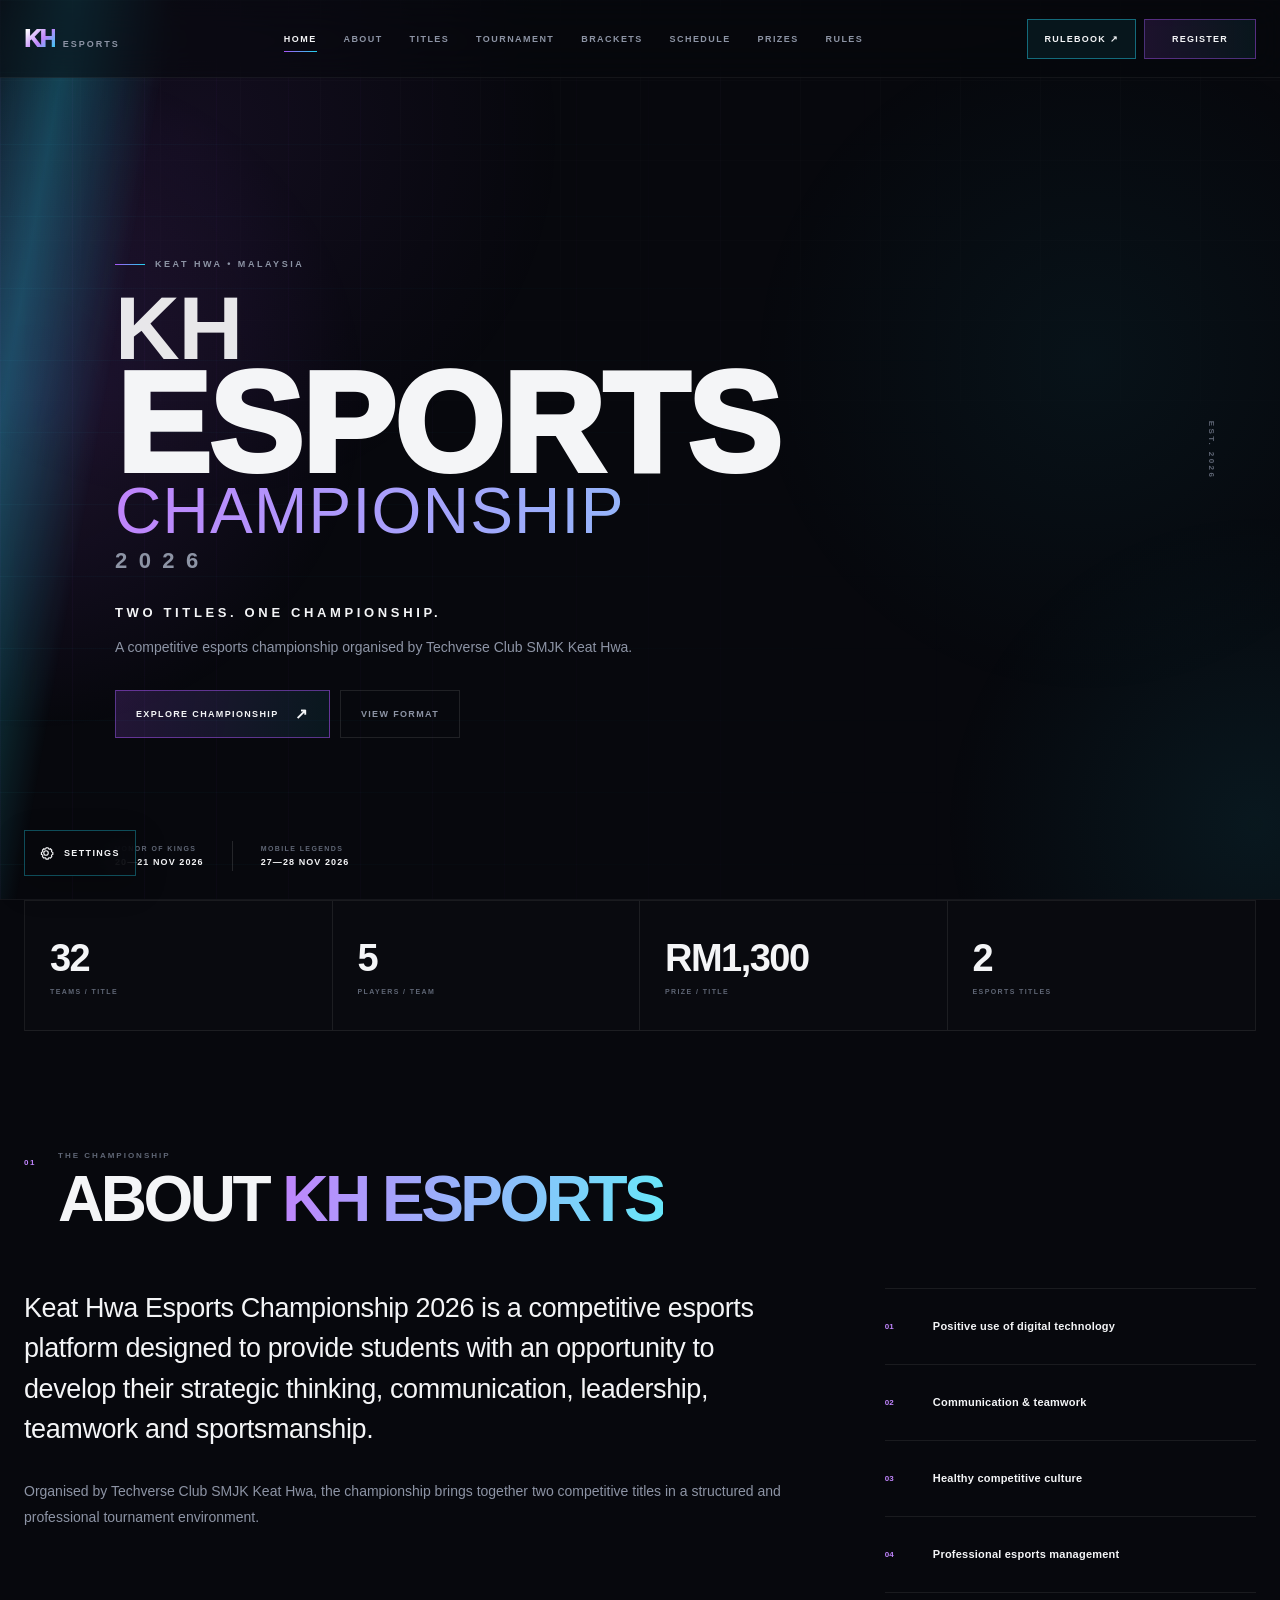
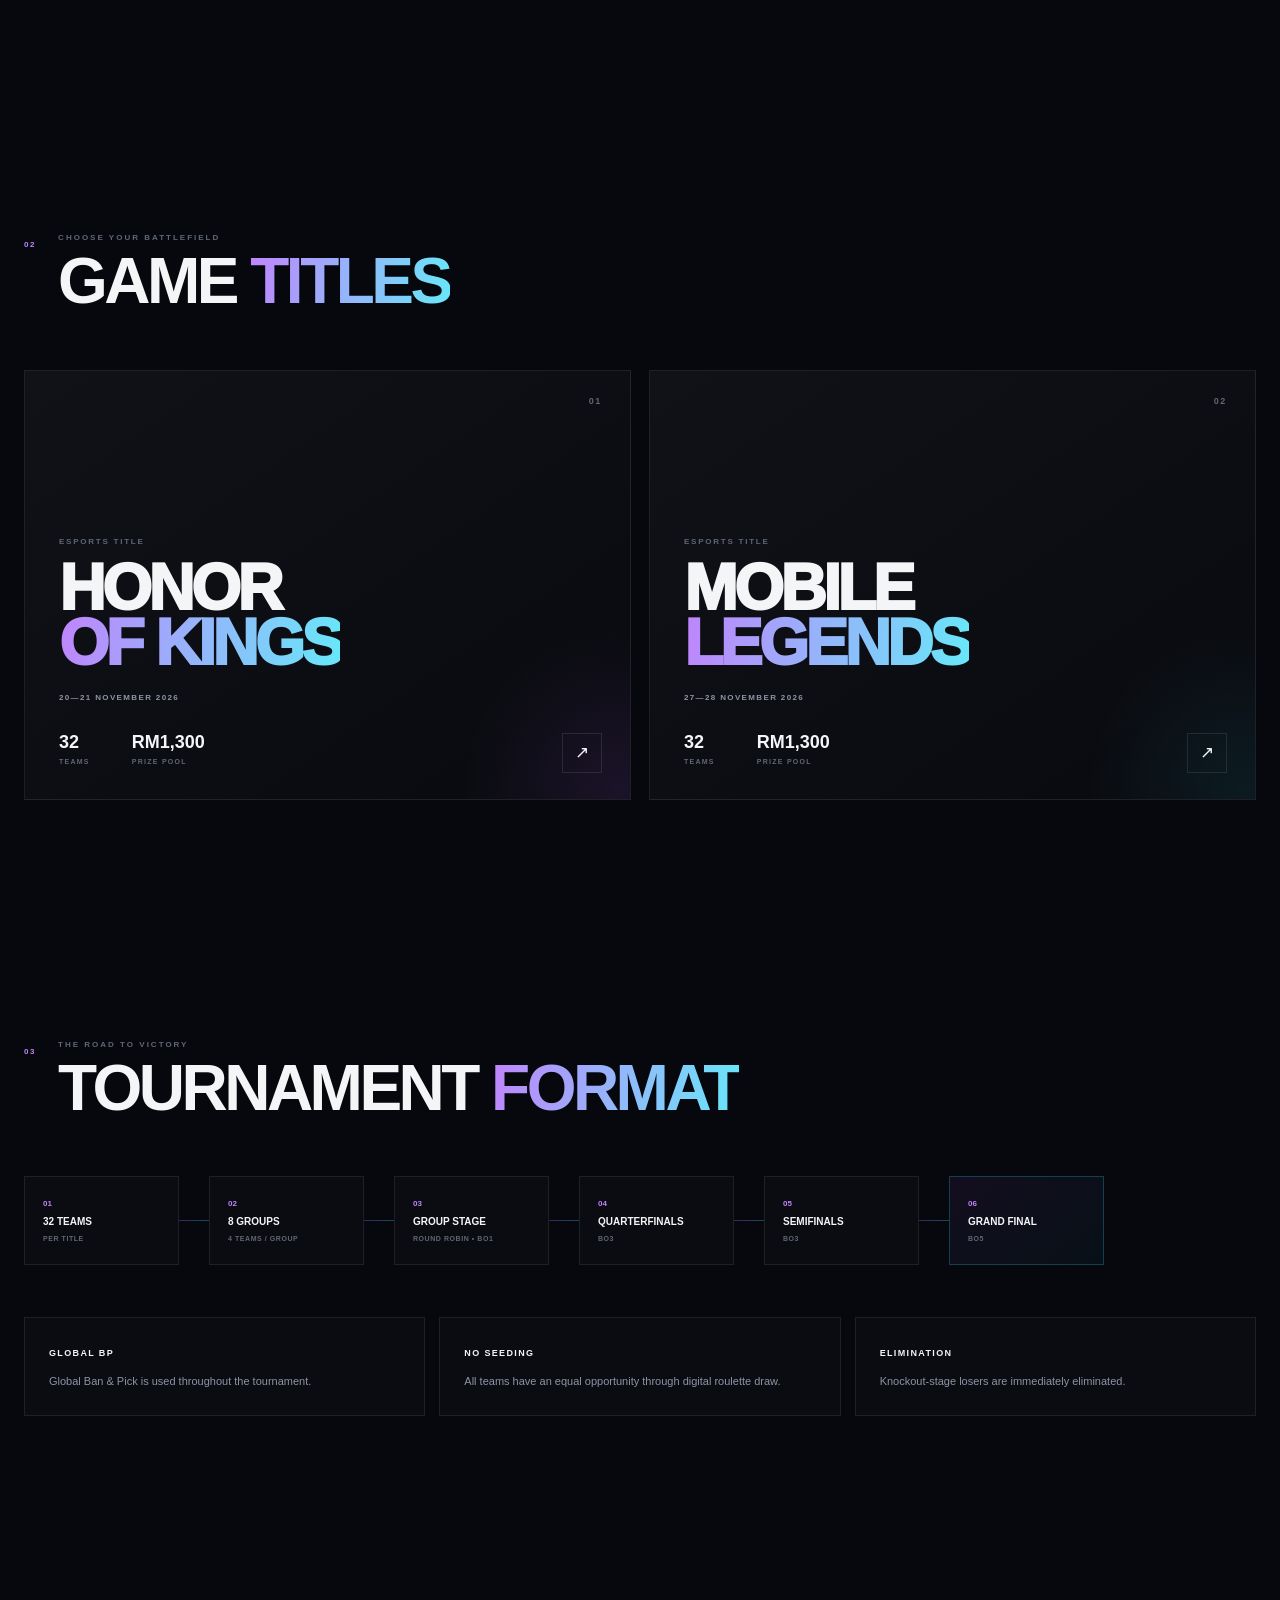
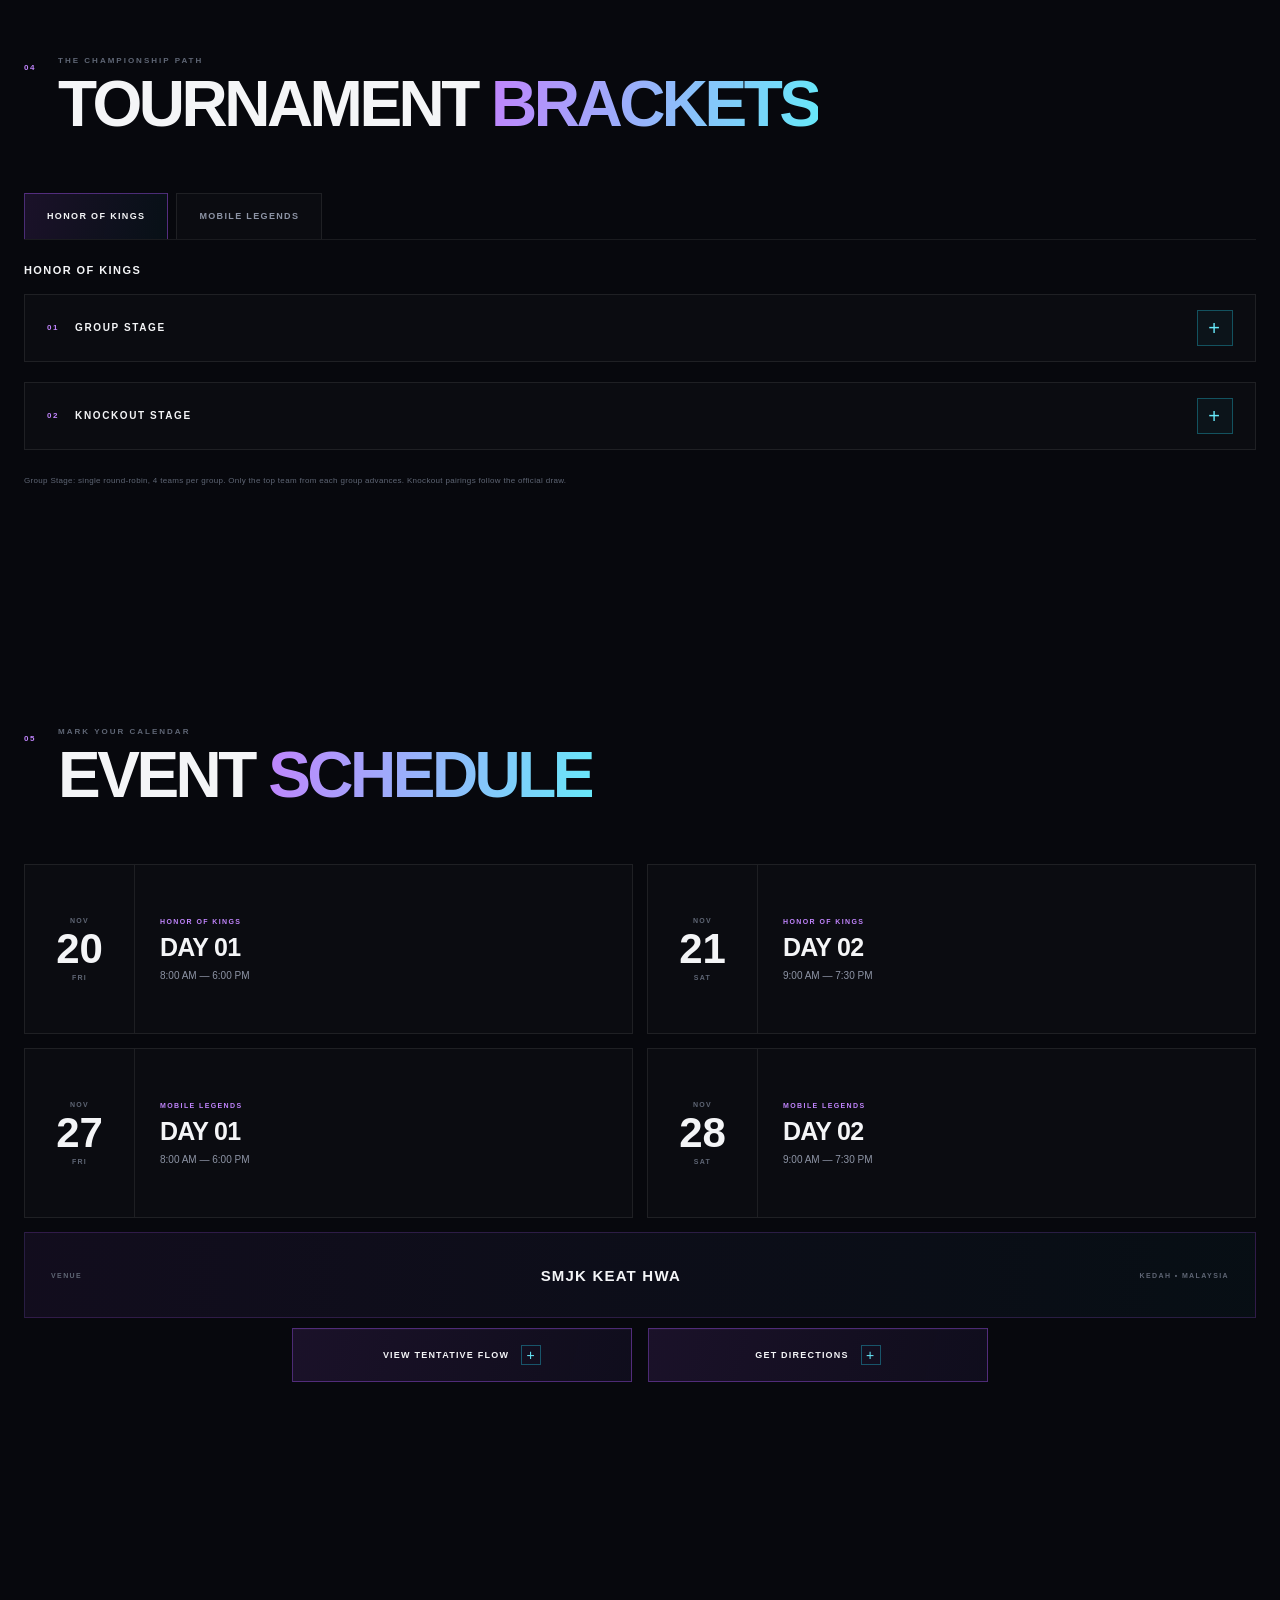
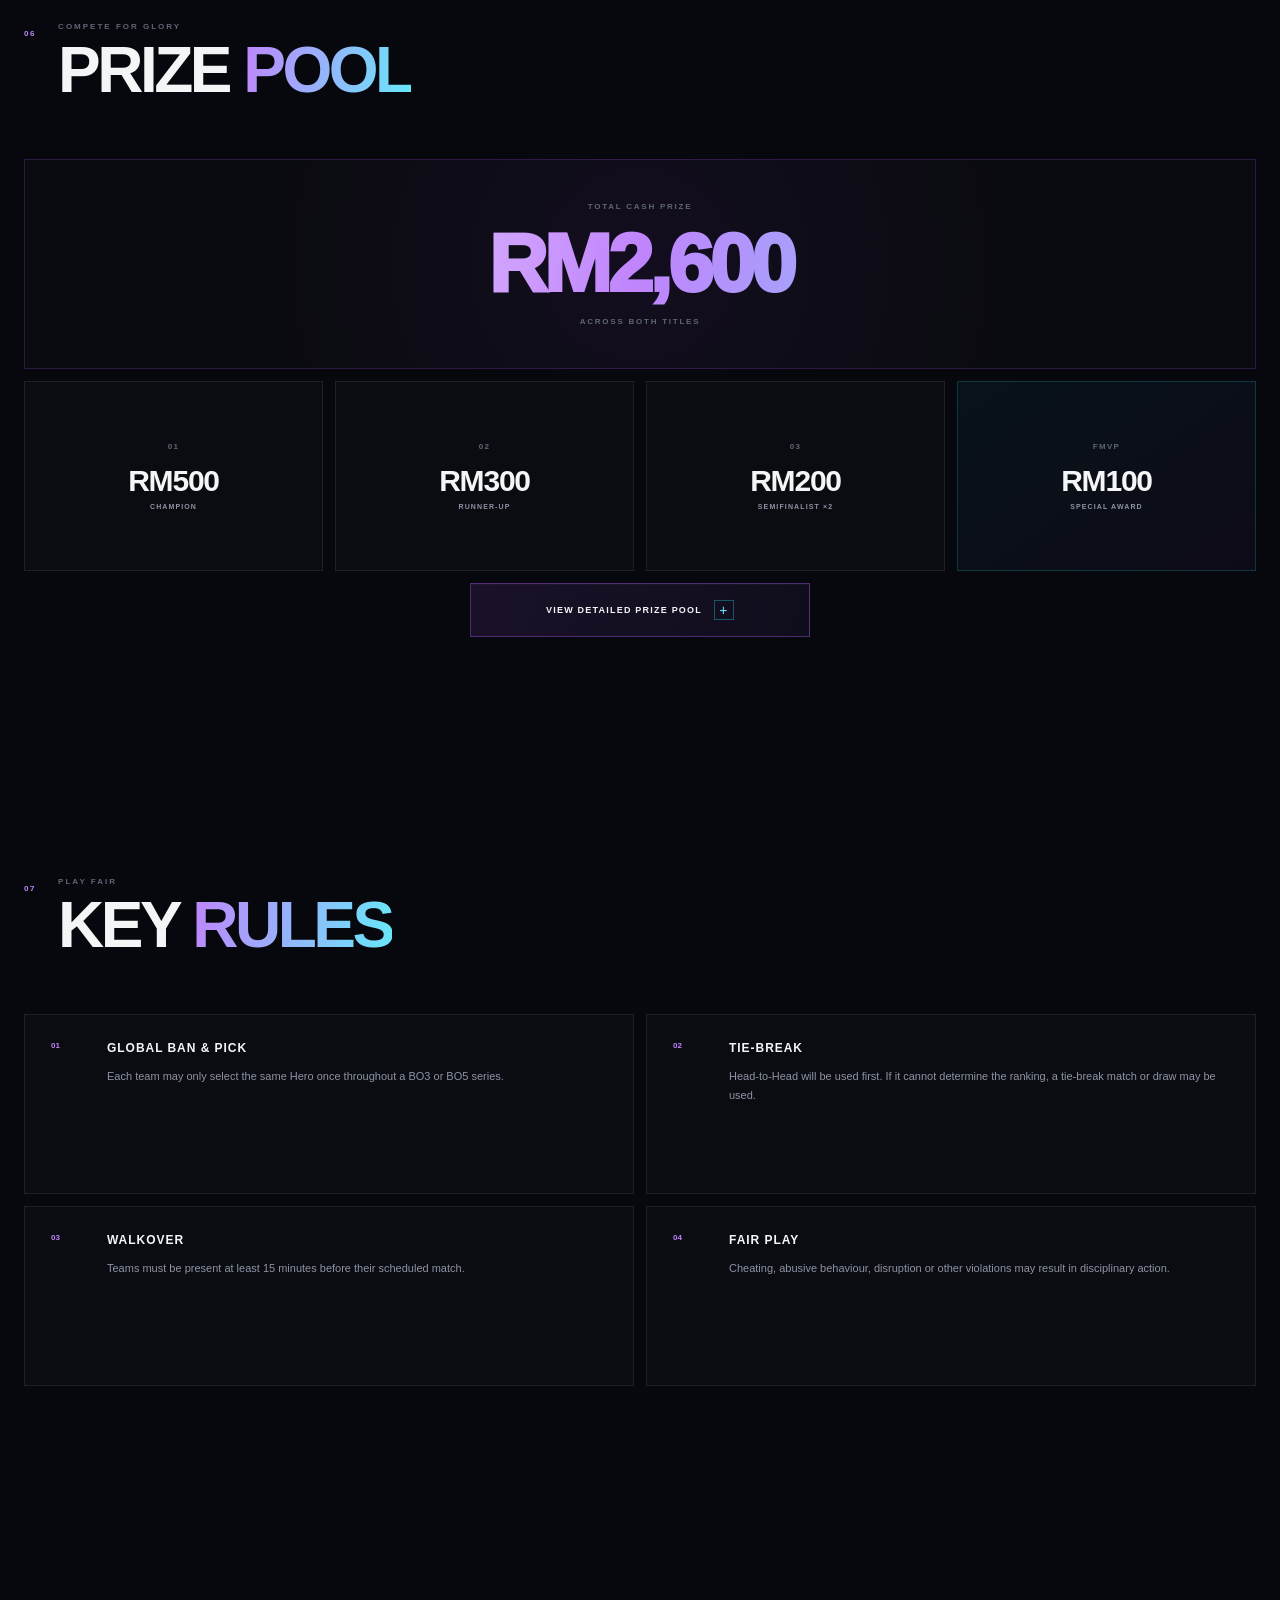
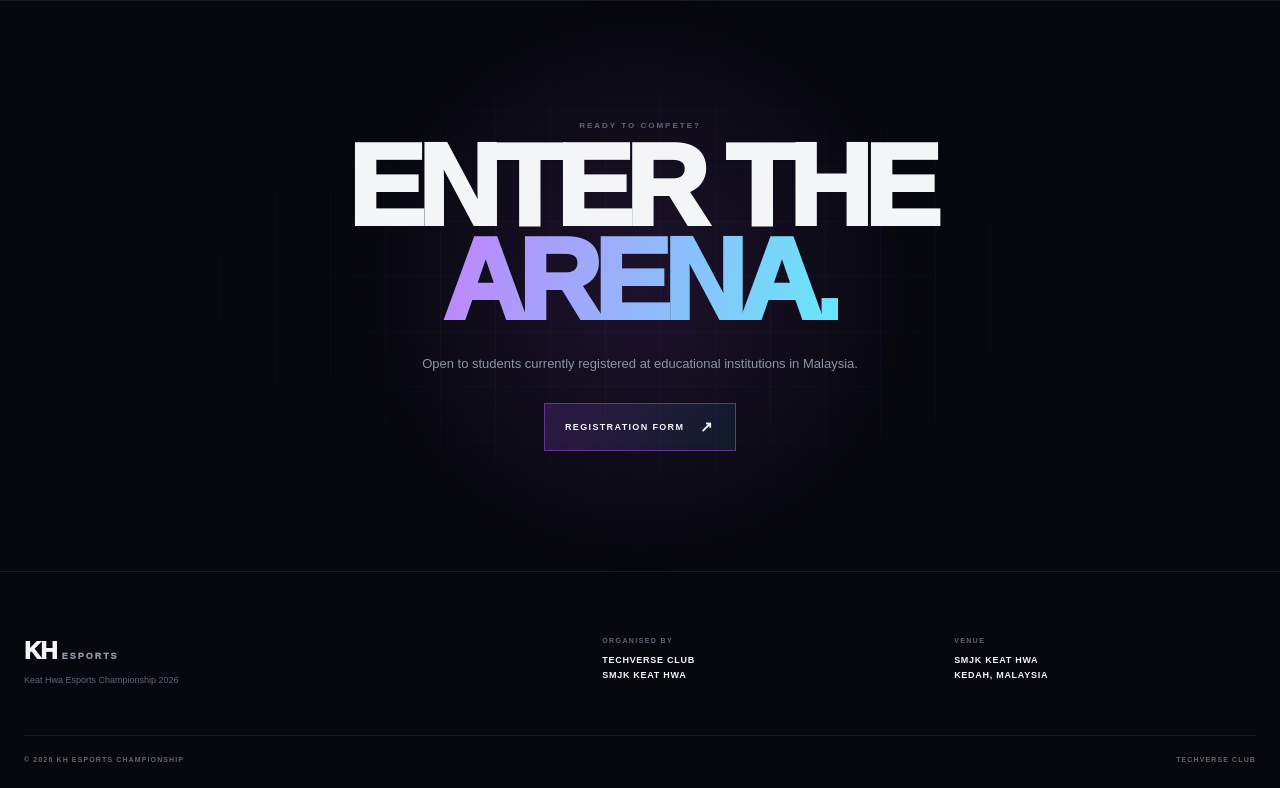
==== commit 196aef45: "Add files via upload" ====
--- a/index.html
+++ b/index.html
@@ -3249,9 +3249,7 @@
         );
 
     }
-);
-
-    }
+
 /* =====================================================
        NAVIGATION CLICK
     ===================================================== */
@@ -3320,8 +3318,6 @@
         }
 
     }
-);
-);
 
     /* =====================================================
        ESCAPE
--- a/style.css
+++ b/style.css
@@ -141,29 +141,30 @@
 }
 
 body[data-site-theme="aurora"] {
-    background:
-        radial-gradient(circle at 12% 12%, rgba(56, 189, 248, 0.15), transparent 30%),
-        radial-gradient(circle at 86% 18%, rgba(45, 212, 191, 0.12), transparent 28%),
-        linear-gradient(145deg, #03151d 0%, #071d2a 48%, #041116 100%);
+    background: var(--bg);
 }
 
 body[data-site-theme="ember"] {
-    background:
-        radial-gradient(circle at 10% 12%, rgba(244, 63, 94, 0.16), transparent 31%),
-        radial-gradient(circle at 88% 25%, rgba(245, 158, 11, 0.11), transparent 29%),
-        linear-gradient(145deg, #17070f 0%, #2a0c16 48%, #10060c 100%);
-}
-
+    background: var(--bg);
+}
+
+/*
+   Accent glow lives ONLY on body::before (z-index: -3, fixed,
+   pointer-events: none) so it always sits behind every section's
+   own background and content. Kept at the same low opacity as the
+   default theme's glow so switching themes never feels like the
+   background is competing with the text.
+*/
 body[data-site-theme="aurora"]::before {
     background:
         radial-gradient(
             circle at 15% 15%,
-            rgba(56, 189, 248, 0.17),
+            rgba(56, 189, 248, 0.09),
             transparent 28%
         ),
         radial-gradient(
             circle at 85% 40%,
-            rgba(45, 212, 191, 0.12),
+            rgba(45, 212, 191, 0.06),
             transparent 28%
         );
 }
@@ -172,12 +173,12 @@
     background:
         radial-gradient(
             circle at 15% 15%,
-            rgba(244, 63, 94, 0.17),
+            rgba(244, 63, 94, 0.09),
             transparent 28%
         ),
         radial-gradient(
             circle at 85% 40%,
-            rgba(245, 158, 11, 0.12),
+            rgba(245, 158, 11, 0.06),
             transparent 28%
         );
 }
@@ -4685,6 +4686,12 @@
 width: max-content;
     min-width: 920px;
 }
+@media (min-width: 761px){
+.brackets-section .knockout-scroll .knockout-board{
+width: 100%;
+}
+
+}
 @media (max-width: 760px){
 .brackets-section .knockout-scroll{
 width: 100%;
@@ -4986,8 +4993,8 @@
     overscroll-behavior-x: contain;
 }
 .brackets-section .knockout-scroll .knockout-board{
-width: 1040px;
-    min-width: 1040px;
+width: 100%;
+    min-width: 920px;
     max-width: none;
     min-height: 0;
     height: 590px;
@@ -7204,3 +7211,367 @@
     line-height: 1.25;
     white-space: normal;
 }
+
+
+/* =========================================================
+   DYNAMIC DESIGN — AMBIENT & MICRO-INTERACTION ANIMATIONS
+   ---------------------------------------------------------
+   Everything below uses var(--purple)/var(--cyan) etc, so it
+   automatically re-colors itself for the Aurora and Ember
+   themes with zero duplicated rules.
+
+   Motion rule respected everywhere here:
+     - Full    : animations run as designed
+     - Reduced : continuous/ambient loops are paused (a static
+                 frame is kept), short hover/tap feedback still
+                 runs at the site-wide reduced speed
+     - Off     : already fully handled by the existing global
+                 kill-switch (animation:none!important), so nothing
+                 extra is needed for Off specifically
+========================================================= */
+
+/* ---------- 1. HERO — breathing glow + scanning grid ---------- */
+
+.hero::before {
+    animation: khGlowDriftA 16s ease-in-out infinite alternate;
+    will-change: transform, opacity;
+}
+
+.hero::after {
+    animation: khGlowDriftB 19s ease-in-out infinite alternate;
+    will-change: transform, opacity;
+}
+
+@keyframes khGlowDriftA {
+    0%   { transform: translate3d(0,0,0) scale(1);       opacity: 0.85; }
+    50%  { transform: translate3d(26px,-18px,0) scale(1.08); opacity: 1; }
+    100% { transform: translate3d(-14px,10px,0) scale(0.97); opacity: 0.8; }
+}
+
+@keyframes khGlowDriftB {
+    0%   { transform: translate3d(0,0,0) scale(1);        opacity: 0.75; }
+    50%  { transform: translate3d(-22px,16px,0) scale(1.06); opacity: 0.95; }
+    100% { transform: translate3d(16px,-12px,0) scale(0.96); opacity: 0.7; }
+}
+
+.hero-grid {
+    position: absolute;
+    inset: 0;
+    overflow: hidden;
+}
+
+.hero-grid::after {
+    content: "";
+    position: absolute;
+    inset: -10% -20%;
+    pointer-events: none;
+    background: linear-gradient(
+        100deg,
+        transparent 42%,
+        color-mix(in srgb, var(--cyan) 55%, transparent) 50%,
+        transparent 58%
+    );
+    background-size: 60% 100%;
+    background-repeat: no-repeat;
+    background-position: -40% 0;
+    mix-blend-mode: screen;
+    opacity: 0.55;
+    animation: khGridSweep 10s cubic-bezier(.4,0,.2,1) infinite;
+}
+
+@keyframes khGridSweep {
+    0%   { background-position: -60% 0; }
+    45%  { background-position: 140% 0; }
+    100% { background-position: 140% 0; }
+}
+
+/* ---------- 2. CARDS — hover light-trace border ---------- */
+
+body .stat-card,
+body .title-card,
+body .feature-card,
+body .schedule-card,
+body .prize-card,
+body .group-card,
+body .match-card,
+body .flow-day-card {
+    position: relative;
+    isolation: isolate;
+}
+
+body .stat-card::after,
+body .title-card::after,
+body .feature-card::after,
+body .schedule-card::after,
+body .prize-card::after,
+body .group-card::after,
+body .match-card::after,
+body .flow-day-card::after {
+    content: "";
+    position: absolute;
+    inset: 0;
+    z-index: -1;
+    border-radius: inherit;
+    padding: 1px;
+    background: conic-gradient(
+        from var(--kh-trace-angle, 0deg),
+        transparent 0%,
+        color-mix(in srgb, var(--purple) 85%, transparent) 8%,
+        transparent 22%
+    );
+    -webkit-mask:
+        linear-gradient(#fff 0 0) content-box,
+        linear-gradient(#fff 0 0);
+    -webkit-mask-composite: xor;
+    mask-composite: exclude;
+    opacity: 0;
+    transition: opacity .35s ease;
+    animation: khTraceSpin 3.2s linear infinite paused;
+}
+
+body .stat-card:hover::after,
+body .title-card:hover::after,
+body .feature-card:hover::after,
+body .schedule-card:hover::after,
+body .prize-card:hover::after,
+body .group-card:hover::after,
+body .match-card:hover::after,
+body .flow-day-card:hover::after {
+    opacity: 1;
+    animation-play-state: running;
+}
+
+@keyframes khTraceSpin {
+    to { --kh-trace-angle: 360deg; }
+}
+
+@property --kh-trace-angle {
+    syntax: '<angle>';
+    inherits: false;
+    initial-value: 0deg;
+}
+
+/* ---------- 3. BUTTONS — hover shine sweep ---------- */
+
+body .primary-button,
+body .nav-button,
+body .mobile-register,
+body .bracket-accordion-toggle,
+body .venue-navigation-button,
+body .tentative-flow-button {
+    position: relative;
+    overflow: hidden;
+}
+
+body .primary-button::before,
+body .nav-button::before,
+body .mobile-register::before,
+body .bracket-accordion-toggle::before,
+body .venue-navigation-button::before,
+body .tentative-flow-button::before {
+    content: "";
+    position: absolute;
+    inset: 0;
+    background: linear-gradient(
+        115deg,
+        transparent 30%,
+        color-mix(in srgb, var(--cyan-light) 55%, transparent) 48%,
+        transparent 66%
+    );
+    background-size: 220% 100%;
+    background-position: 140% 0;
+    pointer-events: none;
+    opacity: 0;
+    transition: opacity .25s ease;
+}
+
+body .primary-button:hover::before,
+body .nav-button:hover::before,
+body .mobile-register:hover::before,
+body .bracket-accordion-toggle:hover::before,
+body .venue-navigation-button:hover::before,
+body .tentative-flow-button:hover::before {
+    opacity: 0.8;
+    animation: khShineSweep .85s ease forwards;
+}
+
+@keyframes khShineSweep {
+    from { background-position: 140% 0; }
+    to   { background-position: -60% 0; }
+}
+
+/* ---------- 4. KNOCKOUT BOARD — staggered match-card reveal ---------- */
+
+.brackets-section .bracket-accordion-content .match-card,
+.brackets-section .bracket-accordion-content .champion-card {
+    opacity: 0;
+    transform: translateY(10px);
+    transition:
+        opacity .45s cubic-bezier(.22,1,.36,1),
+        transform .45s cubic-bezier(.22,1,.36,1);
+}
+
+.brackets-section .bracket-accordion-content:not([hidden]) .match-card,
+.brackets-section .bracket-accordion-content:not([hidden]) .champion-card {
+    opacity: 1;
+    transform: translateY(0);
+}
+
+.brackets-section .qf-stage .match-card:nth-child(1) { transition-delay: .04s; }
+.brackets-section .qf-stage .match-card:nth-child(2) { transition-delay: .09s; }
+.brackets-section .qf-stage .match-card:nth-child(3) { transition-delay: .14s; }
+.brackets-section .qf-stage .match-card:nth-child(4) { transition-delay: .19s; }
+.brackets-section .sf-stage .match-card:nth-child(1) { transition-delay: .16s; }
+.brackets-section .sf-stage .match-card:nth-child(2) { transition-delay: .21s; }
+.brackets-section .final-stage .match-card { transition-delay: .26s; }
+.brackets-section .champion-stage .champion-card { transition-delay: .32s; }
+
+/* ---------- 5. Respect the Full / Reduced / Off setting ---------- */
+
+/*
+   Continuous ambient loops (breathing glow, grid sweep, border
+   trace) are decorative and never carry information, so under
+   Reduced they behave the same as Off: paused on a static frame.
+   Hover/tap feedback (button shine, card reveal on scroll) is left
+   alone here — the existing global rule already compresses those
+   to ~0.14s under Reduced, which still feels responsive.
+*/
+body[data-motion-preference="reduced"] .hero::before,
+body[data-motion-preference="reduced"] .hero::after,
+body[data-motion-preference="reduced"] .hero-grid::after,
+body[data-motion-preference="off"] .hero::before,
+body[data-motion-preference="off"] .hero::after,
+body[data-motion-preference="off"] .hero-grid::after {
+    animation: none !important;
+}
+
+body[data-motion-preference="reduced"] .stat-card::after,
+body[data-motion-preference="reduced"] .title-card::after,
+body[data-motion-preference="reduced"] .feature-card::after,
+body[data-motion-preference="reduced"] .schedule-card::after,
+body[data-motion-preference="reduced"] .prize-card::after,
+body[data-motion-preference="reduced"] .group-card::after,
+body[data-motion-preference="reduced"] .match-card::after,
+body[data-motion-preference="reduced"] .flow-day-card::after,
+body[data-motion-preference="off"] .stat-card::after,
+body[data-motion-preference="off"] .title-card::after,
+body[data-motion-preference="off"] .feature-card::after,
+body[data-motion-preference="off"] .schedule-card::after,
+body[data-motion-preference="off"] .prize-card::after,
+body[data-motion-preference="off"] .group-card::after,
+body[data-motion-preference="off"] .match-card::after,
+body[data-motion-preference="off"] .flow-day-card::after {
+    opacity: 0 !important;
+    animation: none !important;
+}
+
+@media (prefers-reduced-motion: reduce) {
+    .hero::before,
+    .hero::after,
+    .hero-grid::after {
+        animation: none !important;
+    }
+}
+
+
+/* =========================================================
+   DYNAMIC DESIGN — COVERAGE EXTENSION
+   ---------------------------------------------------------
+   Round 1 above only wired up the "hub" card/button classes.
+   This extends the same hover light-trace / shine-sweep to the
+   elements that were missed: Tournament Format steps (03),
+   the venue banner (05), the prize total + "view details"
+   button (06), and the Rules cards + rulebook button (07).
+   Same var(--purple)/var(--cyan) approach, so Aurora/Ember and
+   Full/Reduced/Off are inherited automatically — no duplication.
+========================================================= */
+
+/* ---------- cards: light-trace border on hover ---------- */
+
+body .format-step,
+body .venue-banner,
+body .prize-total,
+body .rule {
+    position: relative;
+    isolation: isolate;
+}
+
+body .format-step::after,
+body .venue-banner::after,
+body .prize-total::after,
+body .rule::after {
+    content: "";
+    position: absolute;
+    inset: 0;
+    z-index: -1;
+    border-radius: inherit;
+    padding: 1px;
+    background: conic-gradient(
+        from var(--kh-trace-angle, 0deg),
+        transparent 0%,
+        color-mix(in srgb, var(--purple) 85%, transparent) 8%,
+        transparent 22%
+    );
+    -webkit-mask:
+        linear-gradient(#fff 0 0) content-box,
+        linear-gradient(#fff 0 0);
+    -webkit-mask-composite: xor;
+    mask-composite: exclude;
+    opacity: 0;
+    transition: opacity .35s ease;
+    animation: khTraceSpin 3.2s linear infinite paused;
+}
+
+body .format-step:hover::after,
+body .venue-banner:hover::after,
+body .prize-total:hover::after,
+body .rule:hover::after {
+    opacity: 1;
+    animation-play-state: running;
+}
+
+/* ---------- buttons: hover shine sweep ---------- */
+
+body .prize-details-button,
+body .rules-book-button {
+    position: relative;
+    overflow: hidden;
+}
+
+body .prize-details-button::before,
+body .rules-book-button::before {
+    content: "";
+    position: absolute;
+    inset: 0;
+    background: linear-gradient(
+        115deg,
+        transparent 30%,
+        color-mix(in srgb, var(--cyan-light) 55%, transparent) 48%,
+        transparent 66%
+    );
+    background-size: 220% 100%;
+    background-position: 140% 0;
+    pointer-events: none;
+    opacity: 0;
+    transition: opacity .25s ease;
+}
+
+body .prize-details-button:hover::before,
+body .rules-book-button:hover::before {
+    opacity: 0.8;
+    animation: khShineSweep .85s ease forwards;
+}
+
+/* ---------- Full / Reduced / Off ---------- */
+
+body[data-motion-preference="reduced"] .format-step::after,
+body[data-motion-preference="reduced"] .venue-banner::after,
+body[data-motion-preference="reduced"] .prize-total::after,
+body[data-motion-preference="reduced"] .rule::after,
+body[data-motion-preference="off"] .format-step::after,
+body[data-motion-preference="off"] .venue-banner::after,
+body[data-motion-preference="off"] .prize-total::after,
+body[data-motion-preference="off"] .rule::after {
+    opacity: 0 !important;
+    animation: none !important;
+}
